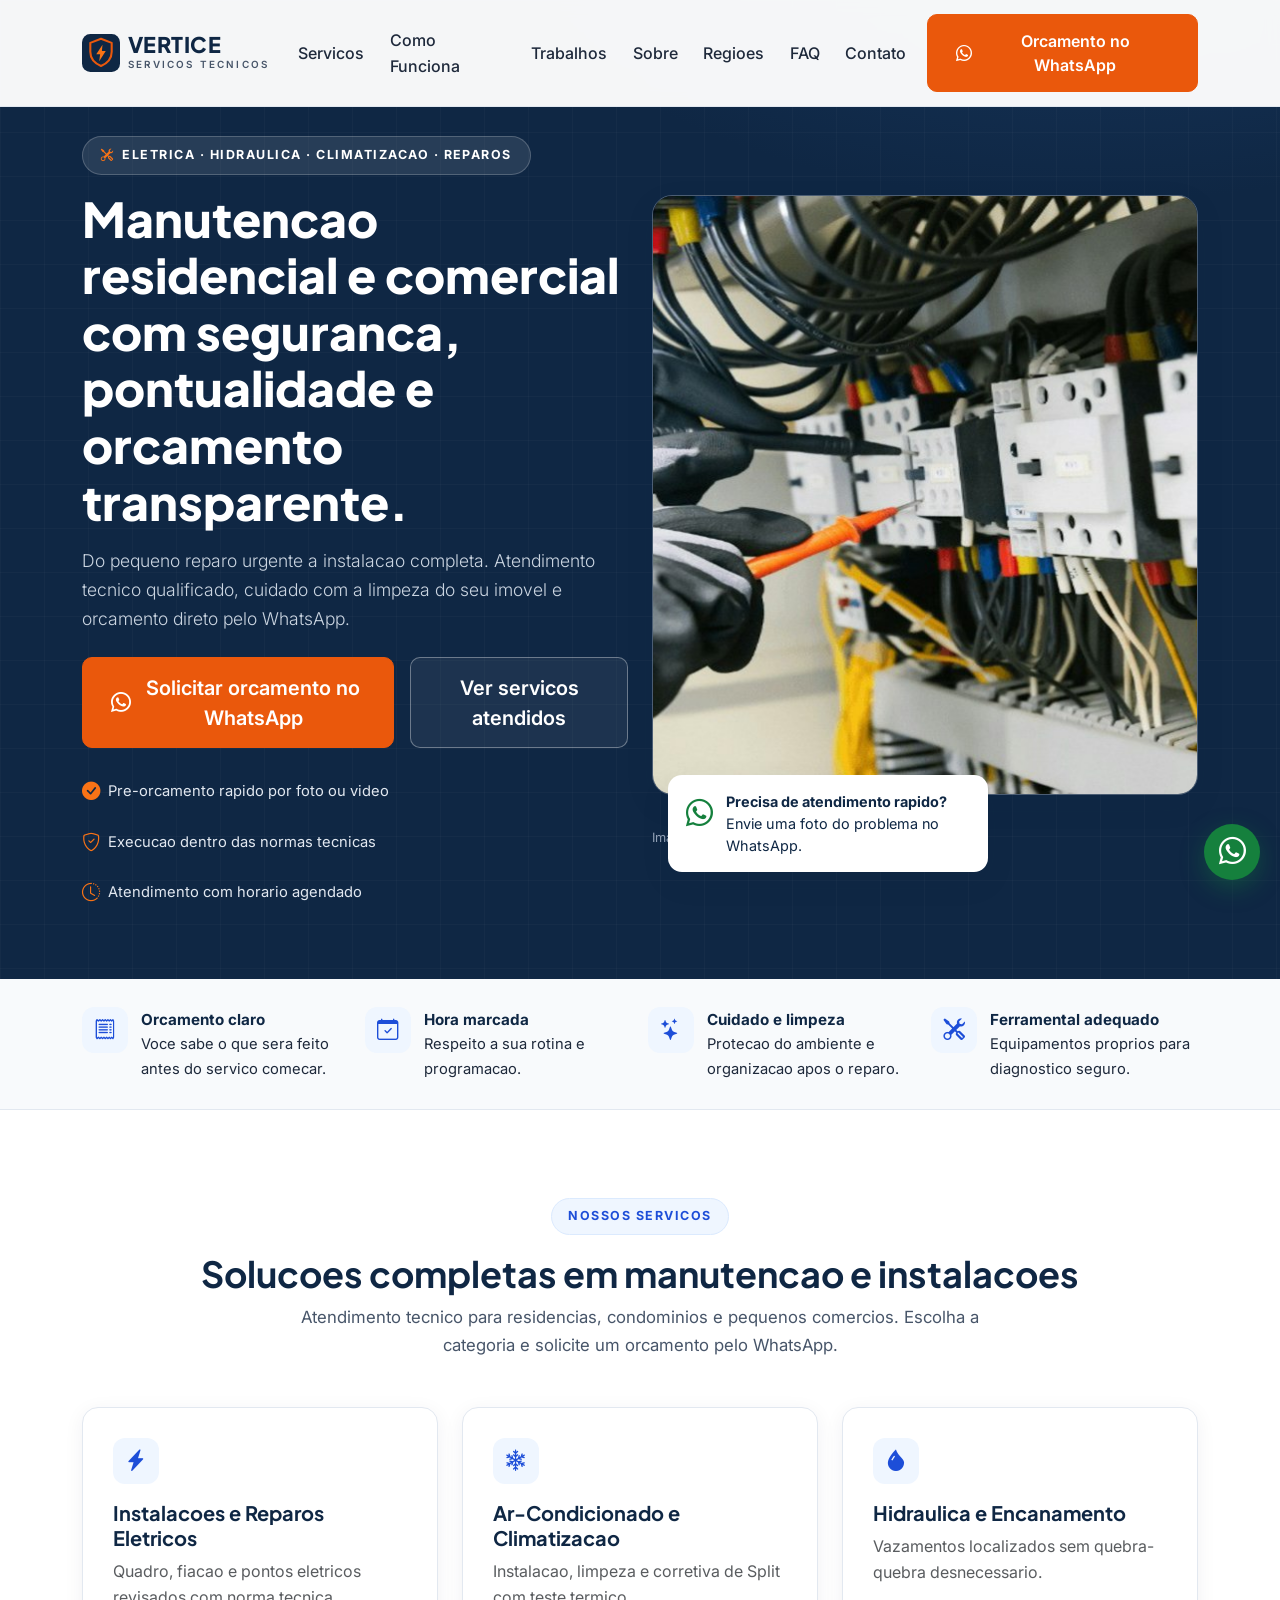
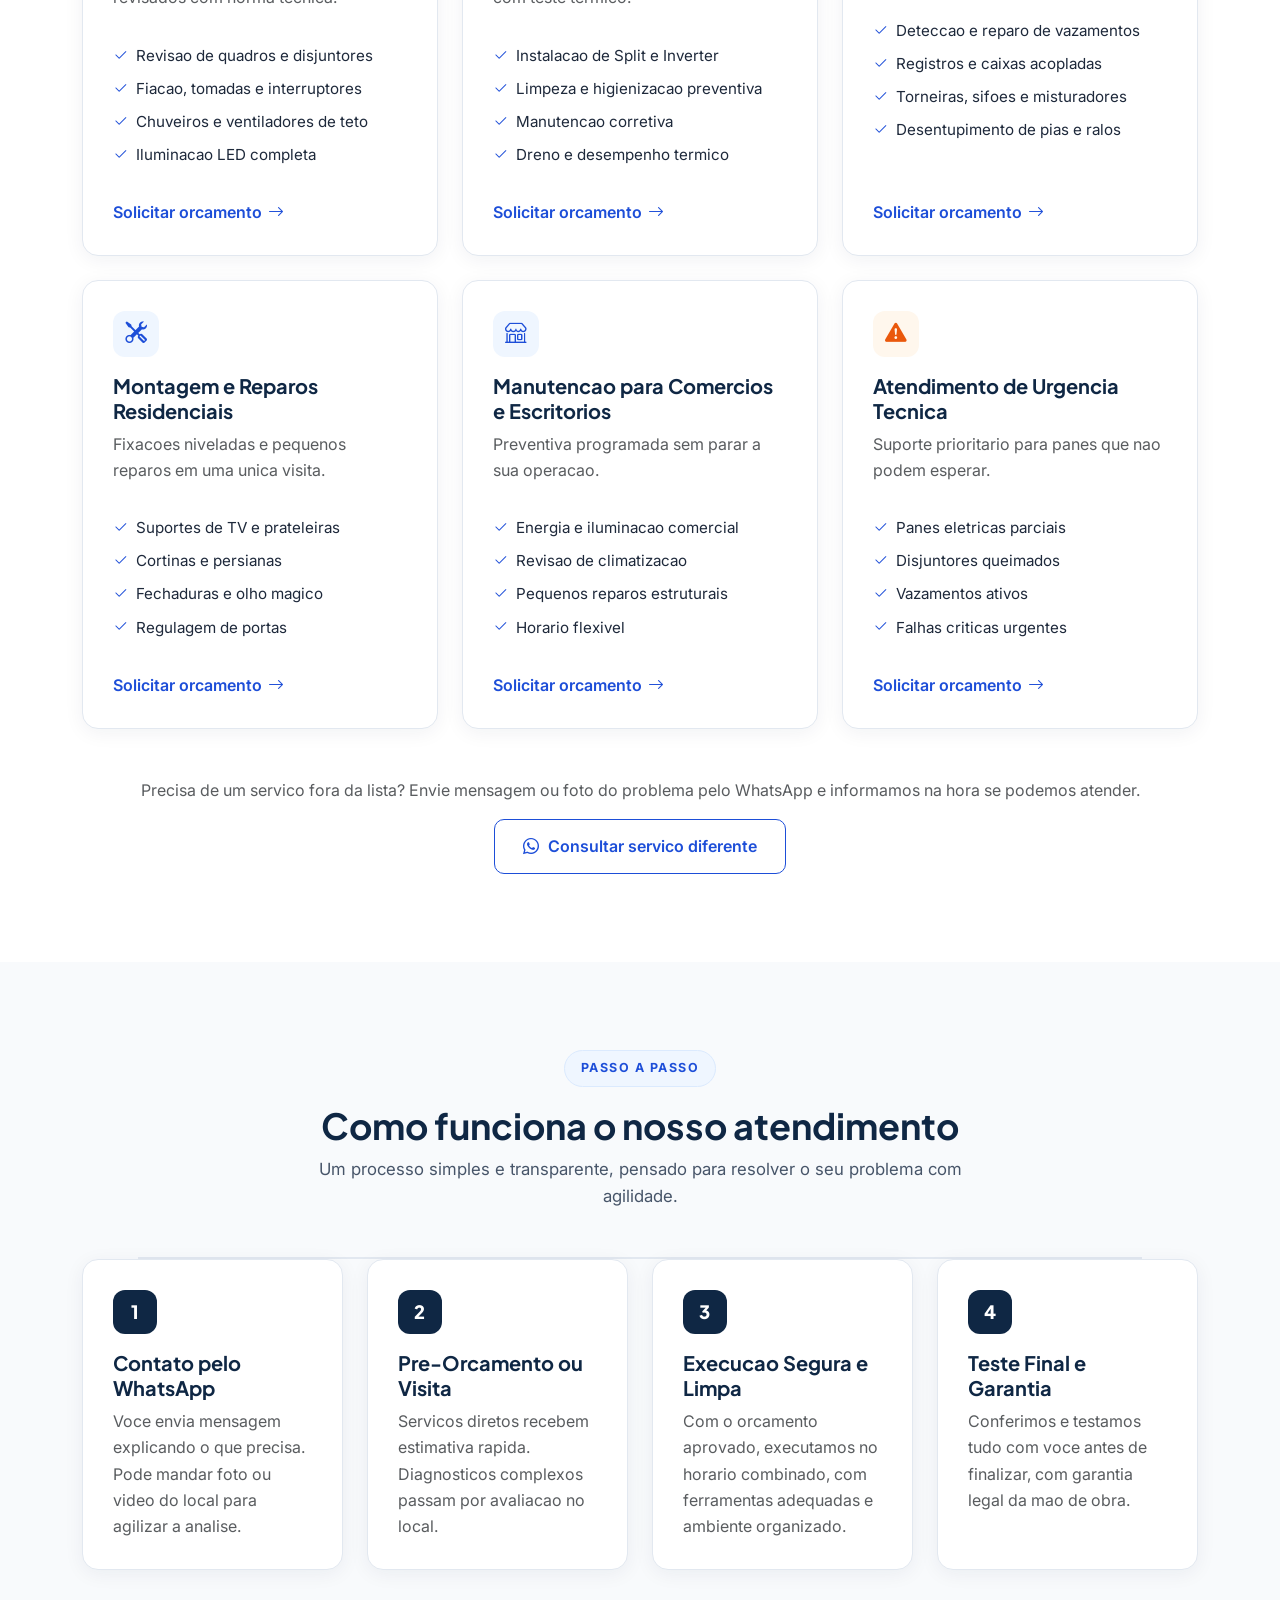
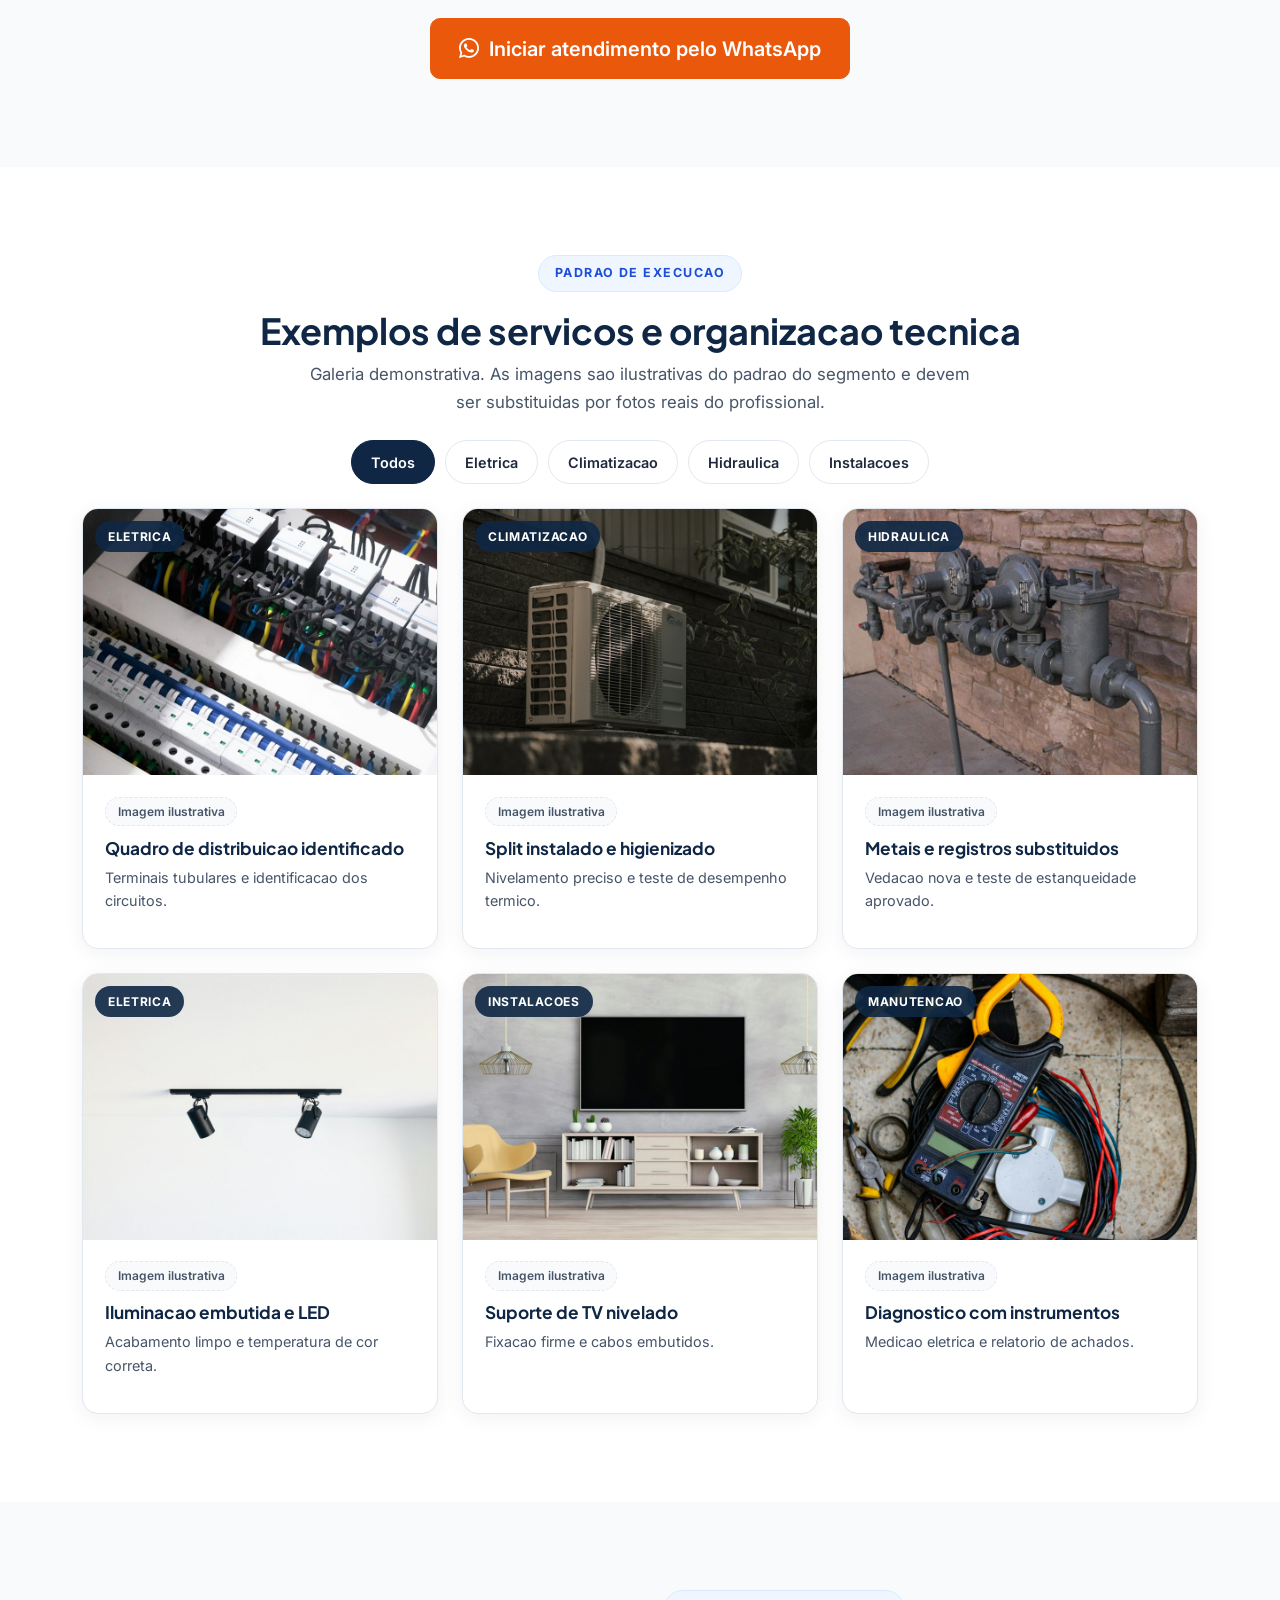
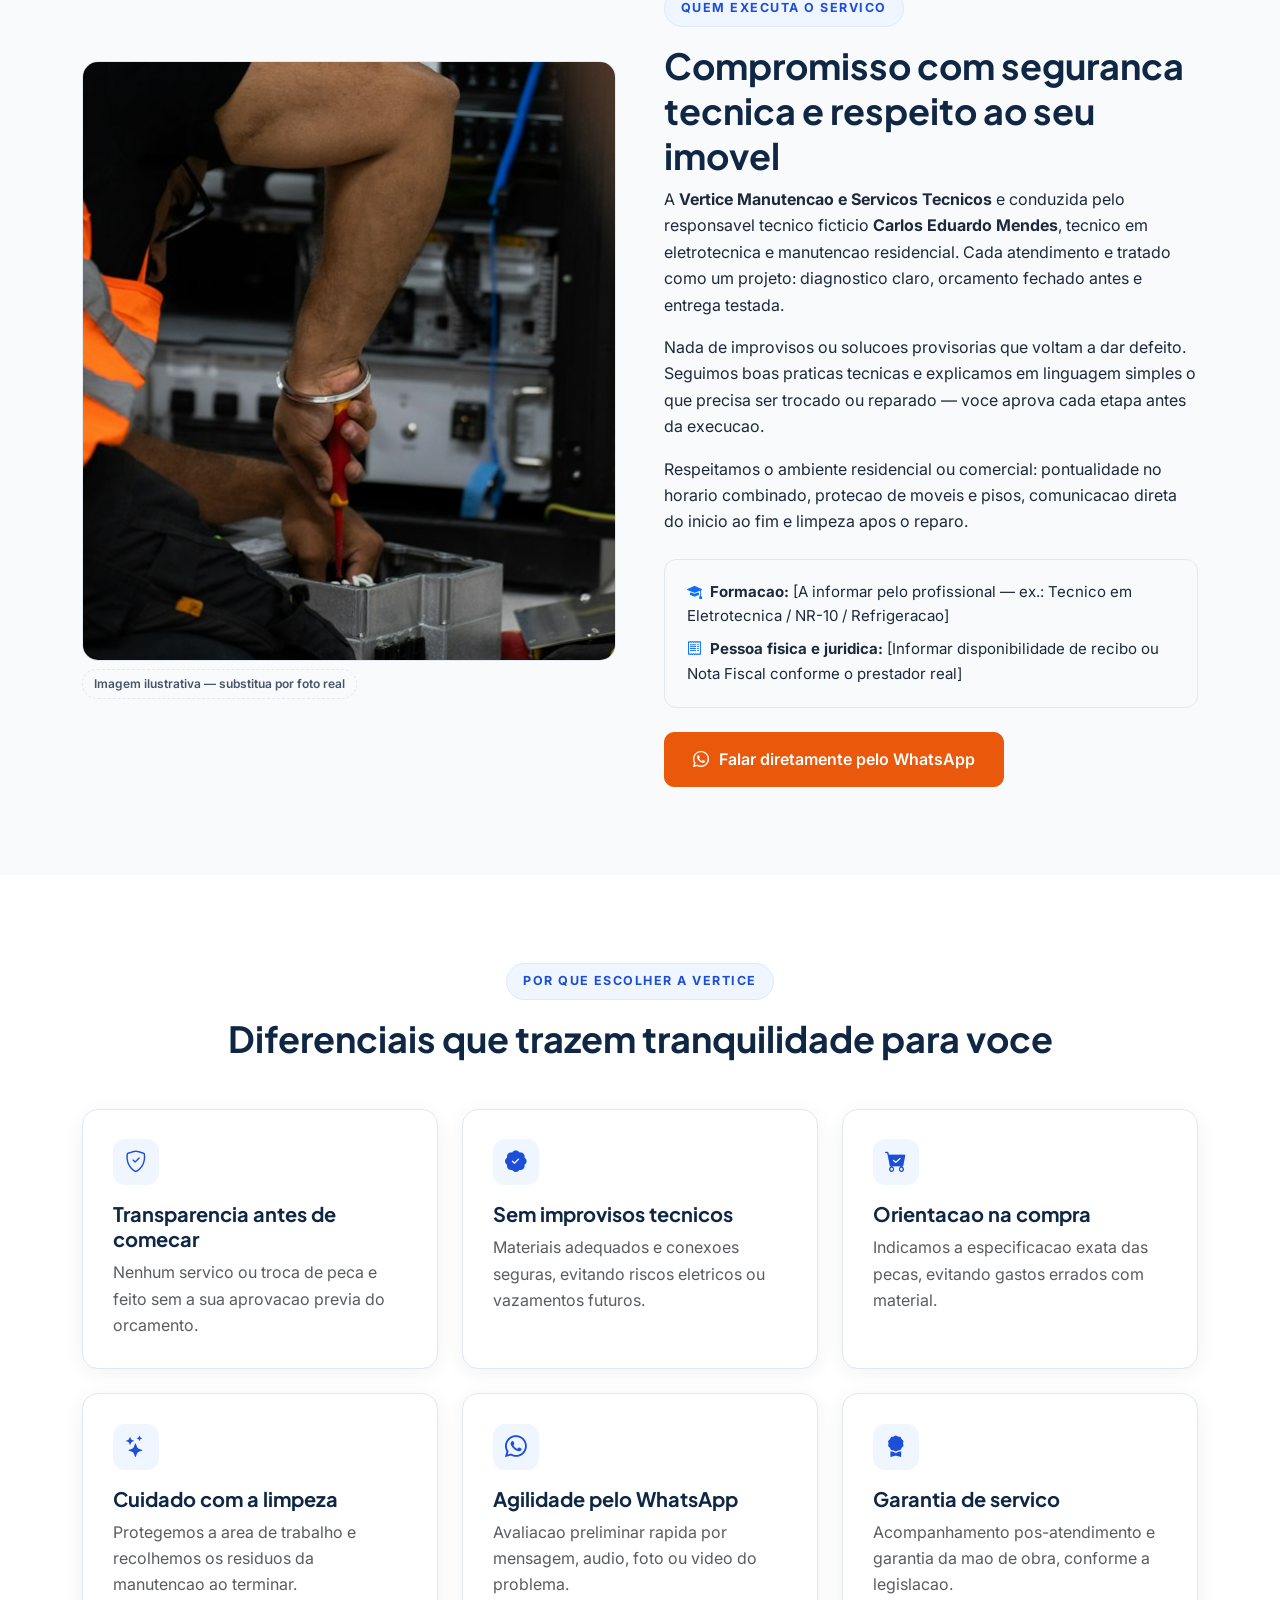
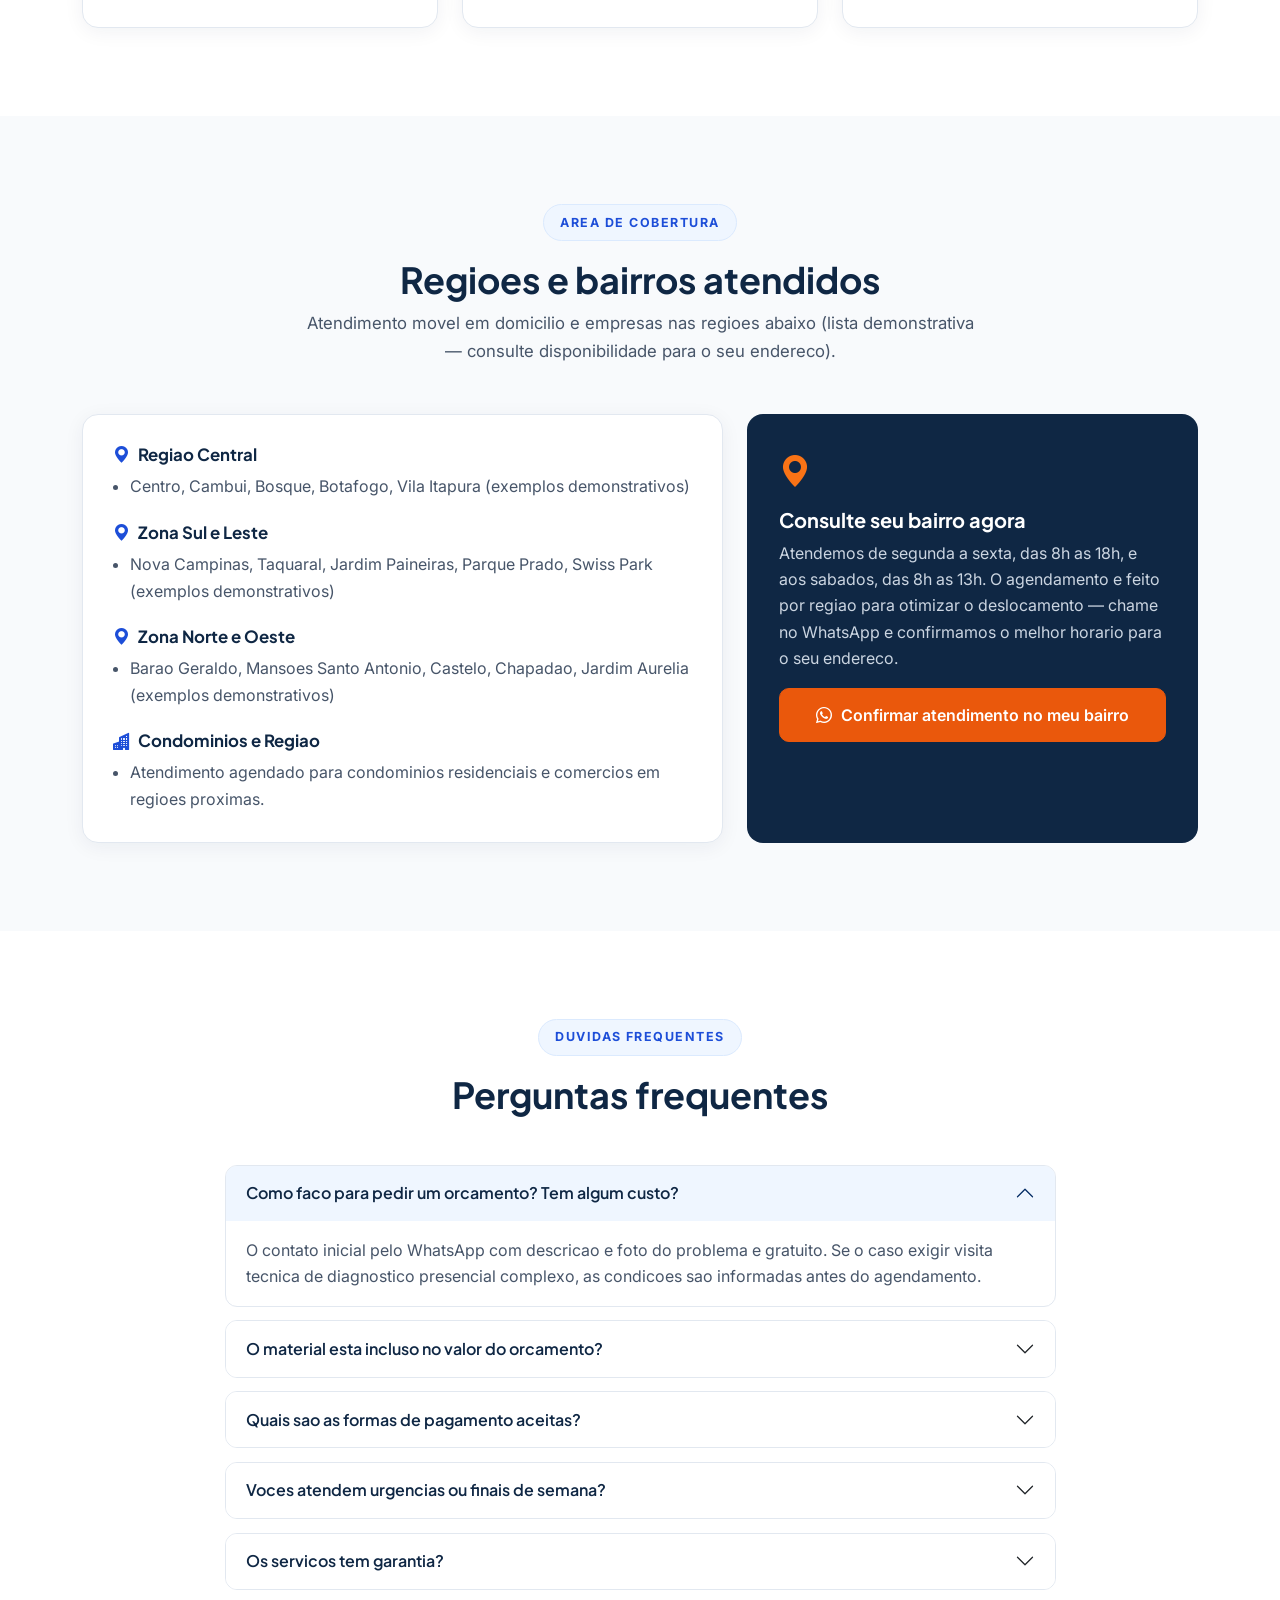
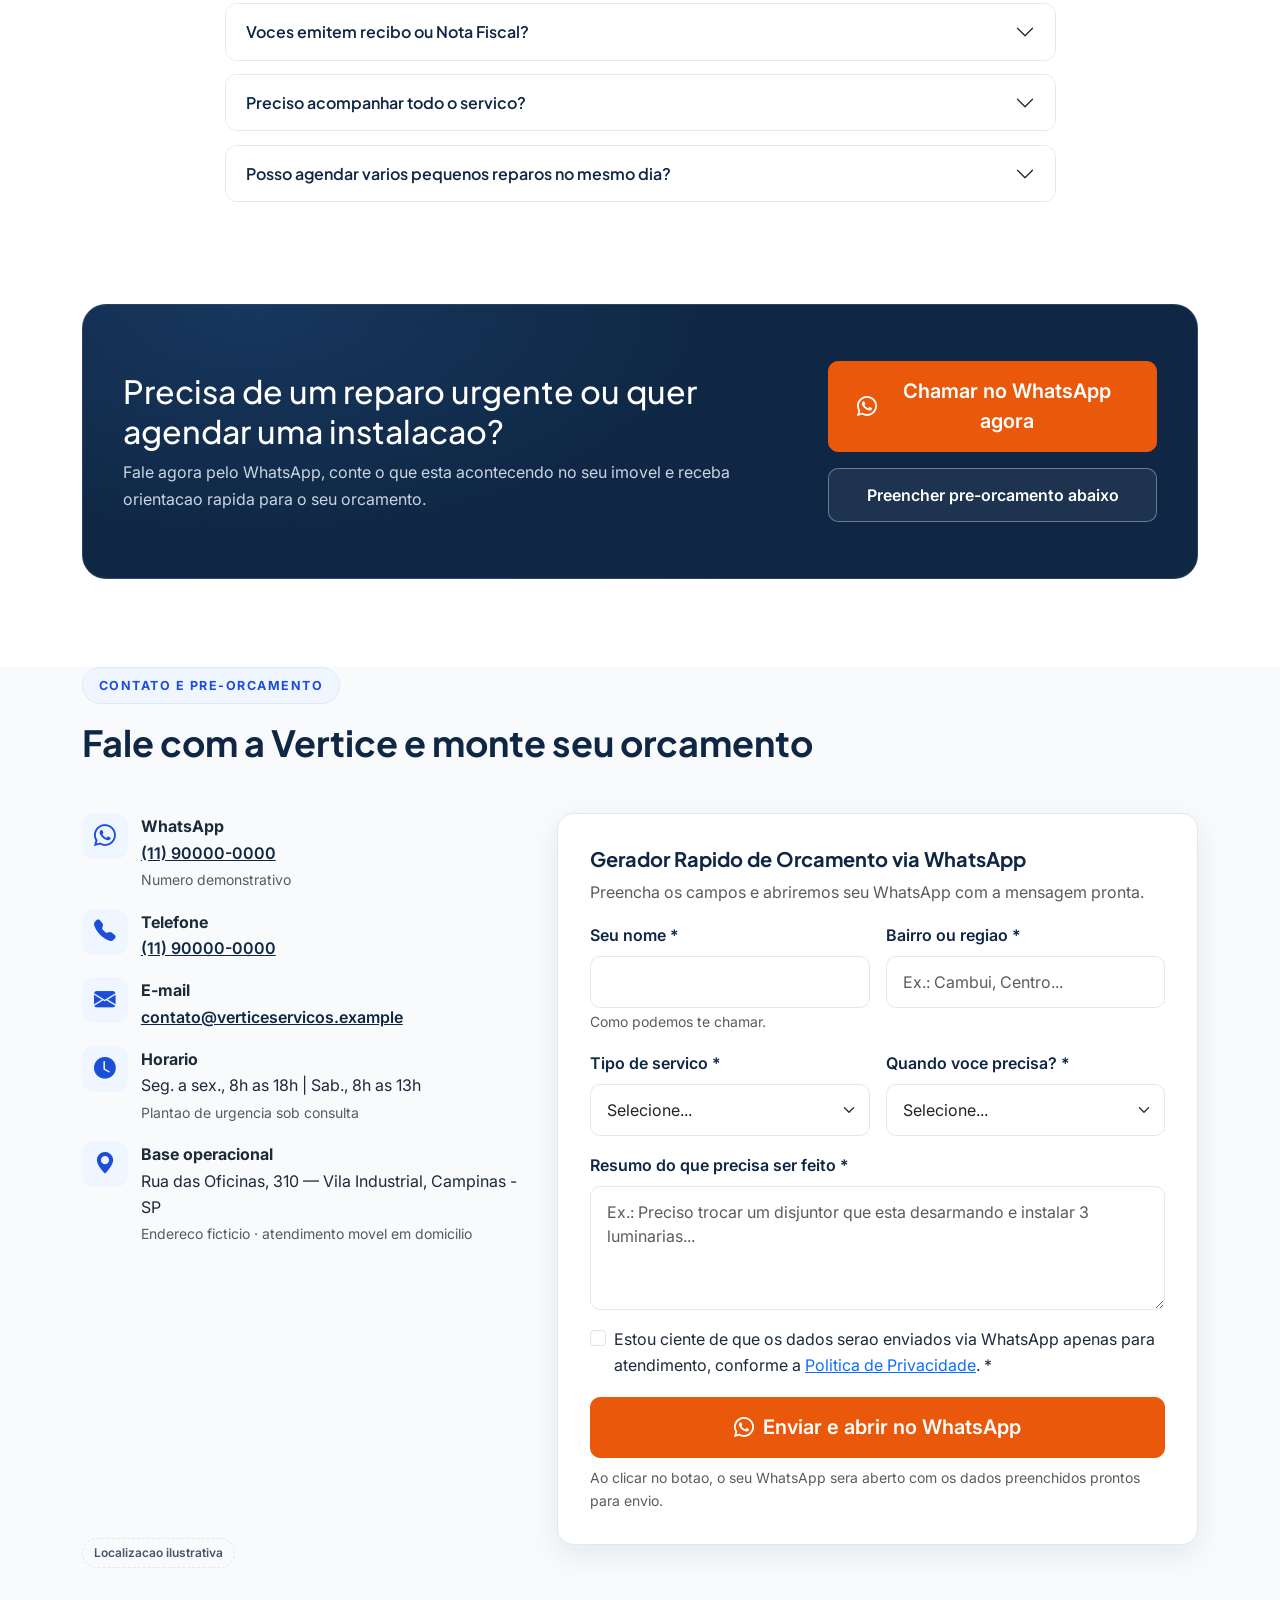
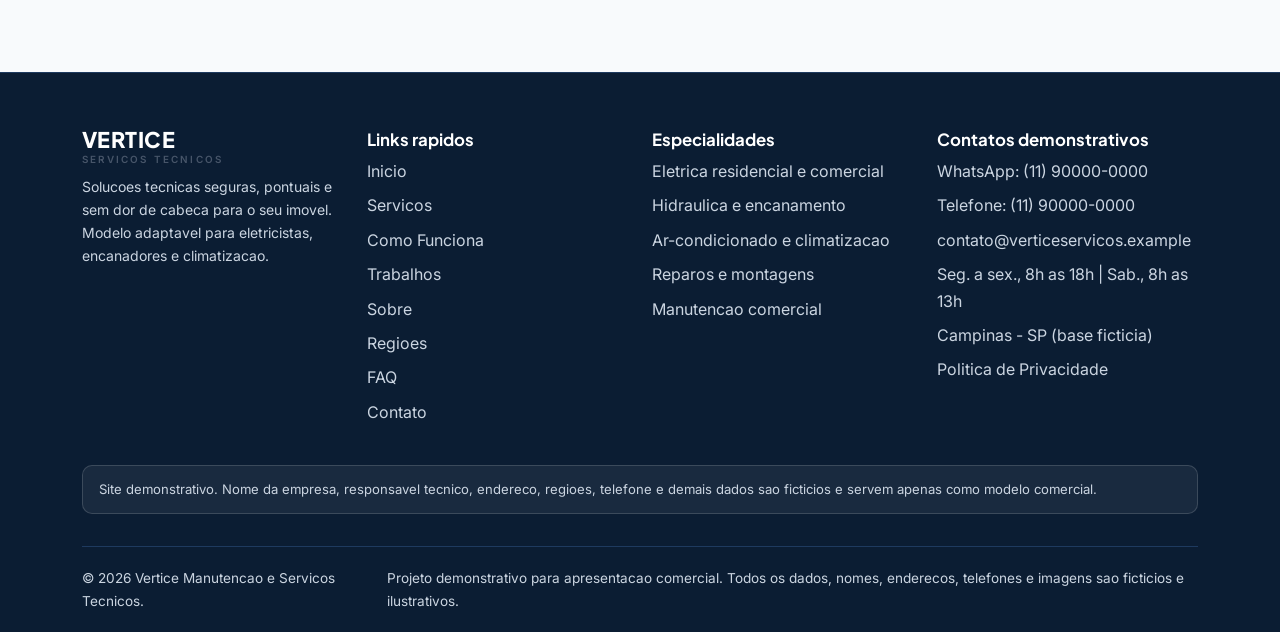
==== index.html @ 1ca348d1 "first commit" ====
<!DOCTYPE html>
<html lang="pt-BR">
<head>
  <meta charset="UTF-8">
  <meta name="viewport" content="width=device-width, initial-scale=1.0">
  <title>Vertice Servicos Tecnicos | Eletricista, Encanador e Climatizacao</title>
  <meta name="description" content="Manutencao eletrica, hidraulica, ar-condicionado e reparos residenciais e comerciais. Orcamento transparente e atendimento rapido pelo WhatsApp.">
  <meta name="theme-color" content="#0F2744">
  <meta property="og:title" content="Vertice Servicos Tecnicos | Eletrica, Hidraulica e Climatizacao">
  <meta property="og:description" content="Solucoes tecnicas seguras, pontuais e sem dor de cabeca para o seu imovel.">
  <meta property="og:type" content="website">
  <meta property="og:url" content="https://www.seudominio.com.br/">
  <meta property="og:image" content="https://www.seudominio.com.br/images/hero/hero-manutencao.svg">
  <meta property="og:locale" content="pt_BR">
  <meta name="twitter:card" content="summary_large_image">
  <link rel="icon" type="image/svg+xml" href="favicon/favicon.svg">
  <link rel="preconnect" href="https://fonts.googleapis.com">
  <link rel="preconnect" href="https://fonts.gstatic.com" crossorigin>
  <link href="https://fonts.googleapis.com/css2?family=Inter:wght@400;500;600;700&family=Plus+Jakarta+Sans:wght@600;700;800&display=swap" rel="stylesheet">
  <link href="https://cdn.jsdelivr.net/npm/bootstrap@5.3.3/dist/css/bootstrap.min.css" rel="stylesheet">
  <link href="https://cdn.jsdelivr.net/npm/bootstrap-icons@1.11.3/font/bootstrap-icons.min.css" rel="stylesheet">
  <link href="css/style.css" rel="stylesheet">
  <script type="application/ld+json">
  {"@context":"https://schema.org","@type":"HomeAndConstructionBusiness","name":"Vertice Manutencao e Servicos Tecnicos","areaServed":"Campinas, SP","telephone":"+55-11-90000-0000","email":"contato@verticeservicos.example"}
  </script>
</head>
<body>
  <a class="skip-link" href="#conteudo">Pular para o conteudo principal</a>
  <header id="siteHeader" class="site-header fixed-top">
    <nav class="navbar navbar-expand-lg" aria-label="Navegacao principal">
      <div class="container">
        <a class="navbar-brand d-flex align-items-center gap-2" href="#inicio" aria-label="Vertice Servicos Tecnicos — inicio">
          <svg width="38" height="38" viewBox="0 0 64 64" aria-hidden="true"><rect width="64" height="64" rx="14" fill="#0F2744"/><path d="M32 8 L50 15 V30 C50 41 42.5 49.5 32 54 C21.5 49.5 14 41 14 30 V15 Z" fill="none" stroke="#EA580C" stroke-width="3.5" stroke-linejoin="round"/><path d="M34.5 18 L24 34 H30.5 L29 46 L40 28.5 H33.5 Z" fill="#F97316"/></svg>
          <span><span class="brand-name d-block">VERTICE</span><span class="brand-sub d-block">SERVICOS TECNICOS</span></span>
        </a>
        <button class="navbar-toggler" type="button" data-bs-toggle="collapse" data-bs-target="#mainNav" aria-controls="mainNav" aria-expanded="false" aria-label="Abrir menu de navegacao"><span class="navbar-toggler-icon"></span></button>
        <div class="collapse navbar-collapse" id="mainNav">
          <ul class="navbar-nav ms-auto align-items-lg-center">
            <li class="nav-item"><a class="nav-link nav-link-custom" href="#servicos">Servicos</a></li>
            <li class="nav-item"><a class="nav-link nav-link-custom" href="#como-funciona">Como Funciona</a></li>
            <li class="nav-item"><a class="nav-link nav-link-custom" href="#trabalhos">Trabalhos</a></li>
            <li class="nav-item"><a class="nav-link nav-link-custom" href="#sobre">Sobre</a></li>
            <li class="nav-item"><a class="nav-link nav-link-custom" href="#regioes">Regioes</a></li>
            <li class="nav-item"><a class="nav-link nav-link-custom" href="#faq">FAQ</a></li>
            <li class="nav-item"><a class="nav-link nav-link-custom" href="#contato">Contato</a></li>
            <li class="nav-item ms-lg-2 mt-2 mt-lg-0"><a class="btn btn-cta-orange w-100" href="https://wa.me/5511900000000" data-whatsapp-msg="Olá! Vi o site da Vértice Serviços Técnicos e gostaria de solicitar um orçamento."><i class="bi bi-whatsapp" aria-hidden="true"></i> Orcamento no WhatsApp</a></li>
          </ul>
        </div>
      </div>
    </nav>
  </header>
  <main id="conteudo">
    <section id="inicio" class="hero" aria-labelledby="hero-title">
      <div class="container">
        <div class="row align-items-center g-4">
          <div class="col-lg-6">
            <span class="hero-badge mb-3"><i class="bi bi-tools" aria-hidden="true"></i> ELETRICA · HIDRAULICA · CLIMATIZACAO · REPAROS</span>
            <h1 id="hero-title">Manutencao residencial e comercial com seguranca, pontualidade e orcamento transparente.</h1>
            <p class="lead mt-3">Do pequeno reparo urgente a instalacao completa. Atendimento tecnico qualificado, cuidado com a limpeza do seu imovel e orcamento direto pelo WhatsApp.</p>
            <div class="d-flex flex-column flex-sm-row gap-3 mt-4">
              <a class="btn btn-cta-orange btn-lg" href="https://wa.me/5511900000000" data-whatsapp-msg="Olá! Vi o site da Vértice Serviços Técnicos e gostaria de solicitar um orçamento."><i class="bi bi-whatsapp" aria-hidden="true"></i> Solicitar orcamento no WhatsApp</a>
              <a class="btn btn-outline-light-custom btn-lg" href="#servicos">Ver servicos atendidos</a>
            </div>
            <div class="hero-trust">
              <span><i class="bi bi-check-circle-fill" aria-hidden="true"></i> Pre-orcamento rapido por foto ou video</span>
              <span><i class="bi bi-shield-check" aria-hidden="true"></i> Execucao dentro das normas tecnicas</span>
              <span><i class="bi bi-clock-history" aria-hidden="true"></i> Atendimento com horario agendado</span>
            </div>
          </div>
          <div class="col-lg-6">
            <div class="hero-media">
              <img class="main" src="images/hero/hero-manutencao.jpg" alt="Tecnico uniformizado verificando painel eletrico com ferramentas organizadas" width="800" height="600" fetchpriority="high">
              <div class="hero-float-card">
                <i class="bi bi-whatsapp" aria-hidden="true"></i>
                <p><strong>Precisa de atendimento rapido?</strong> Envie uma foto do problema no WhatsApp.</p>
              </div>
              <p class="hero-caption mb-0">Imagem ilustrativa.</p>
            </div>
          </div>
        </div>
      </div>
    </section>
    <div class="trust-bar" role="region" aria-label="Compromissos de atendimento">
      <div class="container">
        <div class="row g-3">
          <div class="col-md-6 col-lg-3 reveal"><div class="trust-item"><span class="icon-box"><i class="bi bi-receipt" aria-hidden="true"></i></span><p><strong>Orcamento claro</strong> Voce sabe o que sera feito antes do servico comecar.</p></div></div>
          <div class="col-md-6 col-lg-3 reveal"><div class="trust-item"><span class="icon-box"><i class="bi bi-calendar-check" aria-hidden="true"></i></span><p><strong>Hora marcada</strong> Respeito a sua rotina e programacao.</p></div></div>
          <div class="col-md-6 col-lg-3 reveal"><div class="trust-item"><span class="icon-box"><i class="bi bi-stars" aria-hidden="true"></i></span><p><strong>Cuidado e limpeza</strong> Protecao do ambiente e organizacao apos o reparo.</p></div></div>
          <div class="col-md-6 col-lg-3 reveal"><div class="trust-item"><span class="icon-box"><i class="bi bi-tools" aria-hidden="true"></i></span><p><strong>Ferramental adequado</strong> Equipamentos proprios para diagnostico seguro.</p></div></div>
        </div>
      </div>
    </div>
    <section id="servicos" class="section-padding" aria-labelledby="servicos-title">
      <div class="container">
        <div class="section-header center text-center mb-5 reveal">
          <span class="eyebrow-badge">Nossos servicos</span>
          <h2 class="section-title" id="servicos-title">Solucoes completas em manutencao e instalacoes</h2>
          <p class="section-subtitle mx-auto">Atendimento tecnico para residencias, condominios e pequenos comercios. Escolha a categoria e solicite um orcamento pelo WhatsApp.</p>
        </div>
        <!-- [ADAPTACAO]: remova ou duplique cards se o cliente for so eletricista/encanador -->
        <div class="row g-4">
          <div class="col-md-6 col-lg-4 reveal"><article class="service-card h-100">
            <span class="icon-box mb-3"><i class="bi bi-lightning-charge-fill" aria-hidden="true"></i></span>
            <h3>Instalacoes e Reparos Eletricos</h3>
            <p class="text-muted">Quadro, fiacao e pontos eletricos revisados com norma tecnica.</p>
            <ul class="check-list"><li><i class="bi bi-check2" aria-hidden="true"></i> Revisao de quadros e disjuntores</li><li><i class="bi bi-check2" aria-hidden="true"></i> Fiacao, tomadas e interruptores</li><li><i class="bi bi-check2" aria-hidden="true"></i> Chuveiros e ventiladores de teto</li><li><i class="bi bi-check2" aria-hidden="true"></i> Iluminacao LED completa</li></ul>
            <a class="card-link mt-auto" href="https://wa.me/5511900000000" data-whatsapp-msg="Olá! Gostaria de solicitar um orçamento para serviço de Elétrica.">Solicitar orcamento <i class="bi bi-arrow-right" aria-hidden="true"></i></a>
          </article></div>
          <div class="col-md-6 col-lg-4 reveal"><article class="service-card h-100">
            <span class="icon-box mb-3"><i class="bi bi-snow2" aria-hidden="true"></i></span>
            <h3>Ar-Condicionado e Climatizacao</h3>
            <p class="text-muted">Instalacao, limpeza e corretiva de Split com teste termico.</p>
            <ul class="check-list"><li><i class="bi bi-check2" aria-hidden="true"></i> Instalacao de Split e Inverter</li><li><i class="bi bi-check2" aria-hidden="true"></i> Limpeza e higienizacao preventiva</li><li><i class="bi bi-check2" aria-hidden="true"></i> Manutencao corretiva</li><li><i class="bi bi-check2" aria-hidden="true"></i> Dreno e desempenho termico</li></ul>
            <a class="card-link mt-auto" href="https://wa.me/5511900000000" data-whatsapp-msg="Olá! Gostaria de solicitar um orçamento para serviço de Ar-Condicionado / Climatização.">Solicitar orcamento <i class="bi bi-arrow-right" aria-hidden="true"></i></a>
          </article></div>
          <div class="col-md-6 col-lg-4 reveal"><article class="service-card h-100">
            <span class="icon-box mb-3"><i class="bi bi-droplet-fill" aria-hidden="true"></i></span>
            <h3>Hidraulica e Encanamento</h3>
            <p class="text-muted">Vazamentos localizados sem quebra-quebra desnecessario.</p>
            <ul class="check-list"><li><i class="bi bi-check2" aria-hidden="true"></i> Deteccao e reparo de vazamentos</li><li><i class="bi bi-check2" aria-hidden="true"></i> Registros e caixas acopladas</li><li><i class="bi bi-check2" aria-hidden="true"></i> Torneiras, sifoes e misturadores</li><li><i class="bi bi-check2" aria-hidden="true"></i> Desentupimento de pias e ralos</li></ul>
            <a class="card-link mt-auto" href="https://wa.me/5511900000000" data-whatsapp-msg="Olá! Gostaria de solicitar um orçamento para serviço de Hidráulica / Encanamento.">Solicitar orcamento <i class="bi bi-arrow-right" aria-hidden="true"></i></a>
          </article></div>
          <div class="col-md-6 col-lg-4 reveal"><article class="service-card h-100">
            <span class="icon-box mb-3"><i class="bi bi-tools" aria-hidden="true"></i></span>
            <h3>Montagem e Reparos Residenciais</h3>
            <p class="text-muted">Fixacoes niveladas e pequenos reparos em uma unica visita.</p>
            <ul class="check-list"><li><i class="bi bi-check2" aria-hidden="true"></i> Suportes de TV e prateleiras</li><li><i class="bi bi-check2" aria-hidden="true"></i> Cortinas e persianas</li><li><i class="bi bi-check2" aria-hidden="true"></i> Fechaduras e olho magico</li><li><i class="bi bi-check2" aria-hidden="true"></i> Regulagem de portas</li></ul>
            <a class="card-link mt-auto" href="https://wa.me/5511900000000" data-whatsapp-msg="Olá! Gostaria de solicitar um orçamento para Instalações e Reparos Residenciais.">Solicitar orcamento <i class="bi bi-arrow-right" aria-hidden="true"></i></a>
          </article></div>
          <div class="col-md-6 col-lg-4 reveal"><article class="service-card h-100">
            <span class="icon-box mb-3"><i class="bi bi-shop" aria-hidden="true"></i></span>
            <h3>Manutencao para Comercios e Escritorios</h3>
            <p class="text-muted">Preventiva programada sem parar a sua operacao.</p>
            <ul class="check-list"><li><i class="bi bi-check2" aria-hidden="true"></i> Energia e iluminacao comercial</li><li><i class="bi bi-check2" aria-hidden="true"></i> Revisao de climatizacao</li><li><i class="bi bi-check2" aria-hidden="true"></i> Pequenos reparos estruturais</li><li><i class="bi bi-check2" aria-hidden="true"></i> Horario flexivel</li></ul>
            <a class="card-link mt-auto" href="https://wa.me/5511900000000" data-whatsapp-msg="Olá! Gostaria de solicitar um orçamento de manutenção para comércio/escritório.">Solicitar orcamento <i class="bi bi-arrow-right" aria-hidden="true"></i></a>
          </article></div>
          <div class="col-md-6 col-lg-4 reveal"><article class="service-card h-100">
            <span class="icon-box accent mb-3"><i class="bi bi-exclamation-triangle-fill" aria-hidden="true"></i></span>
            <h3>Atendimento de Urgencia Tecnica</h3>
            <p class="text-muted">Suporte prioritario para panes que nao podem esperar.</p>
            <ul class="check-list"><li><i class="bi bi-check2" aria-hidden="true"></i> Panes eletricas parciais</li><li><i class="bi bi-check2" aria-hidden="true"></i> Disjuntores queimados</li><li><i class="bi bi-check2" aria-hidden="true"></i> Vazamentos ativos</li><li><i class="bi bi-check2" aria-hidden="true"></i> Falhas criticas urgentes</li></ul>
            <a class="card-link mt-auto" href="https://wa.me/5511900000000" data-whatsapp-msg="Olá! Preciso de atendimento técnico de urgência. Podem me ajudar?">Solicitar orcamento <i class="bi bi-arrow-right" aria-hidden="true"></i></a>
          </article></div>
        </div>
        <div class="text-center mt-5 reveal">
          <p class="text-muted">Precisa de um servico fora da lista? Envie mensagem ou foto do problema pelo WhatsApp e informamos na hora se podemos atender.</p>
          <a class="btn btn-outline-navy" href="https://wa.me/5511900000000" data-whatsapp-msg="Olá! Vi o site da Vértice Serviços Técnicos e gostaria de solicitar um orçamento."><i class="bi bi-whatsapp" aria-hidden="true"></i> Consultar servico diferente</a>
        </div>
      </div>
    </section>
    <section id="como-funciona" class="section-padding section-surface" aria-labelledby="como-title">
      <div class="container">
        <div class="section-header center text-center mb-5 reveal">
          <span class="eyebrow-badge">Passo a passo</span>
          <h2 class="section-title" id="como-title">Como funciona o nosso atendimento</h2>
          <p class="section-subtitle mx-auto">Um processo simples e transparente, pensado para resolver o seu problema com agilidade.</p>
        </div>
        <div class="row g-4 steps-line steps-timeline">
          <div class="col-lg-3 reveal"><div class="step-card"><span class="step-number">1</span><h3>Contato pelo WhatsApp</h3><p class="text-muted mb-0">Voce envia mensagem explicando o que precisa. Pode mandar foto ou video do local para agilizar a analise.</p></div></div>
          <div class="col-lg-3 reveal"><div class="step-card"><span class="step-number">2</span><h3>Pre-Orcamento ou Visita</h3><p class="text-muted mb-0">Servicos diretos recebem estimativa rapida. Diagnosticos complexos passam por avaliacao no local.</p></div></div>
          <div class="col-lg-3 reveal"><div class="step-card"><span class="step-number">3</span><h3>Execucao Segura e Limpa</h3><p class="text-muted mb-0">Com o orcamento aprovado, executamos no horario combinado, com ferramentas adequadas e ambiente organizado.</p></div></div>
          <div class="col-lg-3 reveal"><div class="step-card"><span class="step-number">4</span><h3>Teste Final e Garantia</h3><p class="text-muted mb-0">Conferimos e testamos tudo com voce antes de finalizar, com garantia legal da mao de obra.</p></div></div>
        </div>
        <div class="text-center mt-5 reveal">
          <a class="btn btn-cta-orange btn-lg" href="https://wa.me/5511900000000" data-whatsapp-msg="Olá! Vi o site da Vértice Serviços Técnicos e gostaria de solicitar um orçamento."><i class="bi bi-whatsapp" aria-hidden="true"></i> Iniciar atendimento pelo WhatsApp</a>
        </div>
      </div>
    </section>
    <section id="trabalhos" class="section-padding" aria-labelledby="trab-title">
      <div class="container">
        <div class="section-header center text-center mb-4 reveal">
          <span class="eyebrow-badge">Padrao de execucao</span>
          <h2 class="section-title" id="trab-title">Exemplos de servicos e organizacao tecnica</h2>
          <p class="section-subtitle mx-auto">Galeria demonstrativa. As imagens sao ilustrativas do padrao do segmento e devem ser substituidas por fotos reais do profissional.</p>
        </div>
        <div class="filter-pills justify-content-center mb-4 reveal" role="group" aria-label="Filtrar trabalhos por categoria">
          <button type="button" class="btn" data-filter="all" aria-pressed="true">Todos</button>
          <button type="button" class="btn" data-filter="eletrica" aria-pressed="false">Eletrica</button>
          <button type="button" class="btn" data-filter="climatizacao" aria-pressed="false">Climatizacao</button>
          <button type="button" class="btn" data-filter="hidraulica" aria-pressed="false">Hidraulica</button>
          <button type="button" class="btn" data-filter="instalacoes" aria-pressed="false">Instalacoes</button>
        </div>
        <div class="row g-4" id="galleryGrid">
          <div class="col-md-6 col-lg-4 reveal"><article class="gallery-card" tabindex="0" role="button" aria-label="Ampliar: quadro de distribuicao" data-category="eletrica" data-label="Eletrica" data-title="Quadro de distribuicao identificado" data-desc="Montagem e identificacao de quadro residencial." data-detail="Inclui: terminais tubulares, identificacao dos circuitos, torque de barramentos e teste de disjuntores."><div class="img-wrap"><img src="images/gallery/trabalho-eletrica-quadro.jpg" alt="Quadro de distribuicao com disjuntores alinhados e circuitos identificados" width="800" height="600" loading="lazy" decoding="async"><span class="cat-badge">Eletrica</span></div><div class="g-body"><span class="demo-badge">Imagem ilustrativa</span><h3>Quadro de distribuicao identificado</h3><p>Terminais tubulares e identificacao dos circuitos.</p></div></article></div>
          <div class="col-md-6 col-lg-4 reveal"><article class="gallery-card" tabindex="0" role="button" aria-label="Ampliar: ar-condicionado split" data-category="climatizacao" data-label="Climatizacao" data-title="Split instalado e higienizado" data-desc="Instalacao nivelada e higienizacao de Split." data-detail="Inclui: suporte nivelado, vedacao da passagem, higienizacao de filtros e teste termico."><div class="img-wrap"><img src="images/gallery/trabalho-ar-split.jpg" alt="Aparelho de ar-condicionado Split instalado em sala residencial" width="800" height="600" loading="lazy" decoding="async"><span class="cat-badge">Climatizacao</span></div><div class="g-body"><span class="demo-badge">Imagem ilustrativa</span><h3>Split instalado e higienizado</h3><p>Nivelamento preciso e teste de desempenho termico.</p></div></article></div>
          <div class="col-md-6 col-lg-4 reveal"><article class="gallery-card" tabindex="0" role="button" aria-label="Ampliar: metais sanitarios" data-category="hidraulica" data-label="Hidraulica" data-title="Metais e registros substituidos" data-desc="Troca de metais, sifao e registros de parede." data-detail="Inclui: vedantes novos, teste de estanqueidade e regulagem de vazao."><div class="img-wrap"><img src="images/gallery/trabalho-hidraulica-metais.jpg" alt="Torneira e conexoes hidraulicas instaladas sem vazamento" width="800" height="600" loading="lazy" decoding="async"><span class="cat-badge">Hidraulica</span></div><div class="g-body"><span class="demo-badge">Imagem ilustrativa</span><h3>Metais e registros substituidos</h3><p>Vedacao nova e teste de estanqueidade aprovado.</p></div></article></div>
          <div class="col-md-6 col-lg-4 reveal"><article class="gallery-card" tabindex="0" role="button" aria-label="Ampliar: iluminacao LED" data-category="eletrica" data-label="Eletrica" data-title="Iluminacao embutida e LED" data-desc="Spots, pendentes e fitas de LED." data-detail="Inclui: recorte preciso, drivers dimensionados e circuitos por ambiente."><div class="img-wrap"><img src="images/gallery/trabalho-iluminacao-led.jpg" alt="Spots embutidos e perfis de LED instalados em ambiente interno" width="800" height="600" loading="lazy" decoding="async"><span class="cat-badge">Eletrica</span></div><div class="g-body"><span class="demo-badge">Imagem ilustrativa</span><h3>Iluminacao embutida e LED</h3><p>Acabamento limpo e temperatura de cor correta.</p></div></article></div>
          <div class="col-md-6 col-lg-4 reveal"><article class="gallery-card" tabindex="0" role="button" aria-label="Ampliar: suporte de TV" data-category="instalacoes" data-label="Instalacoes" data-title="Suporte de TV nivelado" data-desc="Fixacao tecnica com passagem de cabos." data-detail="Inclui: nivelamento a laser, buchas conforme a parede e organizacao de cabos."><div class="img-wrap"><img src="images/gallery/trabalho-instalacao-suporte.jpg" alt="Suporte articulado de TV fixado com cabos organizados" width="800" height="600" loading="lazy" decoding="async"><span class="cat-badge">Instalacoes</span></div><div class="g-body"><span class="demo-badge">Imagem ilustrativa</span><h3>Suporte de TV nivelado</h3><p>Fixacao firme e cabos embutidos.</p></div></article></div>
          <div class="col-md-6 col-lg-4 reveal"><article class="gallery-card" tabindex="0" role="button" aria-label="Ampliar: diagnostico preventivo" data-category="instalacoes" data-label="Manutencao" data-title="Diagnostico com instrumentos" data-desc="Inspecao preventiva com alicate amperimetro." data-detail="Inclui: medicao de corrente, verificacao de aquecimento e checklist preventivo."><div class="img-wrap"><img src="images/gallery/trabalho-manutencao-preventiva.jpg" alt="Inspecao tecnica preventiva com alicate amperimetro" width="800" height="600" loading="lazy" decoding="async"><span class="cat-badge">Manutencao</span></div><div class="g-body"><span class="demo-badge">Imagem ilustrativa</span><h3>Diagnostico com instrumentos</h3><p>Medicao eletrica e relatorio de achados.</p></div></article></div>
        </div>
      </div>
    </section>
    <section id="sobre" class="section-padding section-surface" aria-labelledby="sobre-title">
      <div class="container">
        <div class="row align-items-center g-5">
          <div class="col-lg-6 reveal">
            <img class="about-img" src="images/about/profissional-sobre.jpg" alt="Profissional em atendimento residencial com multimetro e maleta de ferramentas" width="800" height="600" loading="lazy" decoding="async">
            <p class="mt-2"><span class="demo-badge">Imagem ilustrativa — substitua por foto real</span></p>
          </div>
          <div class="col-lg-6 reveal">
            <span class="eyebrow-badge">Quem executa o servico</span>
            <h2 class="section-title" id="sobre-title">Compromisso com seguranca tecnica e respeito ao seu imovel</h2>
            <!-- [ADAPTACAO]: troque pelo nome do profissional real ou por "nossa equipe" -->
            <p>A <strong>Vertice Manutencao e Servicos Tecnicos</strong> e conduzida pelo responsavel tecnico ficticio <strong>Carlos Eduardo Mendes</strong>, tecnico em eletrotecnica e manutencao residencial. Cada atendimento e tratado como um projeto: diagnostico claro, orcamento fechado antes e entrega testada.</p>
            <p>Nada de improvisos ou solucoes provisorias que voltam a dar defeito. Seguimos boas praticas tecnicas e explicamos em linguagem simples o que precisa ser trocado ou reparado — voce aprova cada etapa antes da execucao.</p>
            <p>Respeitamos o ambiente residencial ou comercial: pontualidade no horario combinado, protecao de moveis e pisos, comunicacao direta do inicio ao fim e limpeza apos o reparo.</p>
            <div class="qual-box mt-4">
              <p class="mb-2"><i class="bi bi-mortarboard-fill text-primary me-2" aria-hidden="true"></i><strong>Formacao:</strong> [A informar pelo profissional — ex.: Tecnico em Eletrotecnica / NR-10 / Refrigeracao]</p>
              <p class="mb-0"><i class="bi bi-receipt text-primary me-2" aria-hidden="true"></i><strong>Pessoa fisica e juridica:</strong> [Informar disponibilidade de recibo ou Nota Fiscal conforme o prestador real]</p>
            </div>
            <a class="btn btn-cta-orange mt-4" href="https://wa.me/5511900000000" data-whatsapp-msg="Olá! Gostaria de conversar sobre um serviço de manutenção."><i class="bi bi-whatsapp" aria-hidden="true"></i> Falar diretamente pelo WhatsApp</a>
          </div>
        </div>
      </div>
    </section>
    <section id="diferenciais" class="section-padding" aria-labelledby="dif-title">
      <div class="container">
        <div class="section-header center text-center mb-5 reveal">
          <span class="eyebrow-badge">Por que escolher a Vertice</span>
          <h2 class="section-title" id="dif-title">Diferenciais que trazem tranquilidade para voce</h2>
        </div>
        <div class="row g-4">
          <div class="col-md-6 col-lg-4 reveal"><div class="feature-card"><span class="icon-box mb-3"><i class="bi bi-shield-check" aria-hidden="true"></i></span><h3>Transparencia antes de comecar</h3><p class="text-muted mb-0">Nenhum servico ou troca de peca e feito sem a sua aprovacao previa do orcamento.</p></div></div>
          <div class="col-md-6 col-lg-4 reveal"><div class="feature-card"><span class="icon-box mb-3"><i class="bi bi-patch-check-fill" aria-hidden="true"></i></span><h3>Sem improvisos tecnicos</h3><p class="text-muted mb-0">Materiais adequados e conexoes seguras, evitando riscos eletricos ou vazamentos futuros.</p></div></div>
          <div class="col-md-6 col-lg-4 reveal"><div class="feature-card"><span class="icon-box mb-3"><i class="bi bi-cart-check-fill" aria-hidden="true"></i></span><h3>Orientacao na compra</h3><p class="text-muted mb-0">Indicamos a especificacao exata das pecas, evitando gastos errados com material.</p></div></div>
          <div class="col-md-6 col-lg-4 reveal"><div class="feature-card"><span class="icon-box mb-3"><i class="bi bi-stars" aria-hidden="true"></i></span><h3>Cuidado com a limpeza</h3><p class="text-muted mb-0">Protegemos a area de trabalho e recolhemos os residuos da manutencao ao terminar.</p></div></div>
          <div class="col-md-6 col-lg-4 reveal"><div class="feature-card"><span class="icon-box mb-3"><i class="bi bi-whatsapp" aria-hidden="true"></i></span><h3>Agilidade pelo WhatsApp</h3><p class="text-muted mb-0">Avaliacao preliminar rapida por mensagem, audio, foto ou video do problema.</p></div></div>
          <div class="col-md-6 col-lg-4 reveal"><div class="feature-card"><span class="icon-box mb-3"><i class="bi bi-award-fill" aria-hidden="true"></i></span><h3>Garantia de servico</h3><p class="text-muted mb-0">Acompanhamento pos-atendimento e garantia da mao de obra, conforme a legislacao.</p></div></div>
        </div>
      </div>
    </section>
    <section id="regioes" class="section-padding section-surface" aria-labelledby="reg-title">
      <div class="container">
        <div class="section-header center text-center mb-5 reveal">
          <span class="eyebrow-badge">Area de cobertura</span>
          <h2 class="section-title" id="reg-title">Regioes e bairros atendidos</h2>
          <p class="section-subtitle mx-auto">Atendimento movel em domicilio e empresas nas regioes abaixo (lista demonstrativa — consulte disponibilidade para o seu endereco).</p>
        </div>
        <div class="row g-4">
          <div class="col-lg-7 reveal">
            <!-- [ADAPTACAO]: altere aqui os bairros atendidos -->
            <div class="region-card">
              <div class="region-zone"><h3><i class="bi bi-geo-alt-fill" aria-hidden="true"></i> Regiao Central</h3><ul><li>Centro, Cambui, Bosque, Botafogo, Vila Itapura (exemplos demonstrativos)</li></ul></div>
              <div class="region-zone"><h3><i class="bi bi-geo-alt-fill" aria-hidden="true"></i> Zona Sul e Leste</h3><ul><li>Nova Campinas, Taquaral, Jardim Paineiras, Parque Prado, Swiss Park (exemplos demonstrativos)</li></ul></div>
              <div class="region-zone"><h3><i class="bi bi-geo-alt-fill" aria-hidden="true"></i> Zona Norte e Oeste</h3><ul><li>Barao Geraldo, Mansoes Santo Antonio, Castelo, Chapadao, Jardim Aurelia (exemplos demonstrativos)</li></ul></div>
              <div class="region-zone"><h3><i class="bi bi-buildings-fill" aria-hidden="true"></i> Condominios e Regiao</h3><ul class="mb-0"><li>Atendimento agendado para condominios residenciais e comercios em regioes proximas.</li></ul></div>
            </div>
          </div>
          <div class="col-lg-5 reveal">
            <div class="consult-card">
              <i class="bi bi-geo-alt-fill pin" aria-hidden="true"></i>
              <h3 class="mt-2">Consulte seu bairro agora</h3>
              <p>Atendemos de segunda a sexta, das 8h as 18h, e aos sabados, das 8h as 13h. O agendamento e feito por regiao para otimizar o deslocamento — chame no WhatsApp e confirmamos o melhor horario para o seu endereco.</p>
              <a class="btn btn-cta-orange w-100" href="https://wa.me/5511900000000" data-whatsapp-msg="Olá! Gostaria de saber se vocês atendem no meu bairro e qual a disponibilidade."><i class="bi bi-whatsapp" aria-hidden="true"></i> Confirmar atendimento no meu bairro</a>
            </div>
          </div>
        </div>
      </div>
    </section>
    <section id="faq" class="section-padding" aria-labelledby="faq-title">
      <div class="container">
        <div class="section-header center text-center mb-5 reveal">
          <span class="eyebrow-badge">Duvidas frequentes</span>
          <h2 class="section-title" id="faq-title">Perguntas frequentes</h2>
        </div>
        <div class="row justify-content-center"><div class="col-lg-9">
          <div class="accordion reveal" id="faqAccordion">
            <div class="accordion-item"><h3 class="accordion-header"><button class="accordion-button" type="button" data-bs-toggle="collapse" data-bs-target="#fq1" aria-expanded="true" aria-controls="fq1">Como faco para pedir um orcamento? Tem algum custo?</button></h3><div id="fq1" class="accordion-collapse collapse show" data-bs-parent="#faqAccordion"><div class="accordion-body">O contato inicial pelo WhatsApp com descricao e foto do problema e gratuito. Se o caso exigir visita tecnica de diagnostico presencial complexo, as condicoes sao informadas antes do agendamento.</div></div></div>
            <div class="accordion-item"><h3 class="accordion-header"><button class="accordion-button collapsed" type="button" data-bs-toggle="collapse" data-bs-target="#fq2" aria-expanded="false" aria-controls="fq2">O material esta incluso no valor do orcamento?</button></h3><div id="fq2" class="accordion-collapse collapse" data-bs-parent="#faqAccordion"><div class="accordion-body">A mao de obra e orcada separadamente. Voce pode adquirir os materiais pela lista tecnica que fornecemos ou combinar o fornecimento mediante nota, conforme a politica ajustada no atendimento.</div></div></div>
            <div class="accordion-item"><h3 class="accordion-header"><button class="accordion-button collapsed" type="button" data-bs-toggle="collapse" data-bs-target="#fq3" aria-expanded="false" aria-controls="fq3">Quais sao as formas de pagamento aceitas?</button></h3><div id="fq3" class="accordion-collapse collapse" data-bs-parent="#faqAccordion"><div class="accordion-body">Trabalhamos com PIX, transferencia, dinheiro e cartoes de debito e credito. Confirme a disponibilidade da maquininha no momento do agendamento.</div></div></div>
            <div class="accordion-item"><h3 class="accordion-header"><button class="accordion-button collapsed" type="button" data-bs-toggle="collapse" data-bs-target="#fq4" aria-expanded="false" aria-controls="fq4">Voces atendem urgencias ou finais de semana?</button></h3><div id="fq4" class="accordion-collapse collapse" data-bs-parent="#faqAccordion"><div class="accordion-body">O atendimento regular ocorre de segunda a sexta, das 8h as 18h, e aos sabados, das 8h as 13h. Chamados de urgencia fora desse horario dependem de disponibilidade — chame no WhatsApp.</div></div></div>
            <div class="accordion-item"><h3 class="accordion-header"><button class="accordion-button collapsed" type="button" data-bs-toggle="collapse" data-bs-target="#fq5" aria-expanded="false" aria-controls="fq5">Os servicos tem garantia?</button></h3><div id="fq5" class="accordion-collapse collapse" data-bs-parent="#faqAccordion"><div class="accordion-body">Sim. Todos os servicos possuem garantia legal sobre a mao de obra executada, com o prazo informado no orcamento e no recibo de entrega.</div></div></div>
            <div class="accordion-item"><h3 class="accordion-header"><button class="accordion-button collapsed" type="button" data-bs-toggle="collapse" data-bs-target="#fq6" aria-expanded="false" aria-controls="fq6">Voces emitem recibo ou Nota Fiscal?</button></h3><div id="fq6" class="accordion-collapse collapse" data-bs-parent="#faqAccordion"><div class="accordion-body">Sim, emitimos recibo de todos os servicos e Nota Fiscal conforme o enquadramento do prestador — ideal para condominios e empresas que precisam prestar contas.</div></div></div>
            <div class="accordion-item"><h3 class="accordion-header"><button class="accordion-button collapsed" type="button" data-bs-toggle="collapse" data-bs-target="#fq7" aria-expanded="false" aria-controls="fq7">Preciso acompanhar todo o servico?</button></h3><div id="fq7" class="accordion-collapse collapse" data-bs-parent="#faqAccordion"><div class="accordion-body">E importante que alguem receba o profissional para aprovar o servico no inicio e confira os testes na entrega. Durante a execucao voce pode seguir sua rotina normalmente.</div></div></div>
            <div class="accordion-item"><h3 class="accordion-header"><button class="accordion-button collapsed" type="button" data-bs-toggle="collapse" data-bs-target="#fq8" aria-expanded="false" aria-controls="fq8">Posso agendar varios pequenos reparos no mesmo dia?</button></h3><div id="fq8" class="accordion-collapse collapse" data-bs-parent="#faqAccordion"><div class="accordion-body">Sim. Monte uma lista de pequenos servicos eletricos, hidraulicos ou de instalacao e otimizamos tudo em uma unica visita tecnica, com condicao especial no deslocamento.</div></div></div>
          </div>
        </div></div>
      </div>
    </section>
    <section class="section-padding pt-0" aria-labelledby="cta-title">
      <div class="container">
        <div class="cta-final reveal">
          <div class="row align-items-center g-4">
            <div class="col-lg-8">
              <h2 id="cta-title">Precisa de um reparo urgente ou quer agendar uma instalacao?</h2>
              <p class="mb-0">Fale agora pelo WhatsApp, conte o que esta acontecendo no seu imovel e receba orientacao rapida para o seu orcamento.</p>
            </div>
            <div class="col-lg-4 d-flex flex-column gap-3">
              <a class="btn btn-cta-orange btn-lg w-100" href="https://wa.me/5511900000000" data-whatsapp-msg="Olá! Vi o site da Vértice Serviços Técnicos e gostaria de solicitar um orçamento."><i class="bi bi-whatsapp" aria-hidden="true"></i> Chamar no WhatsApp agora</a>
              <a class="btn btn-outline-light-custom w-100" href="#contato">Preencher pre-orcamento abaixo</a>
            </div>
          </div>
        </div>
      </div>
    </section>
    <section id="contato" class="section-padding section-surface pt-0" aria-labelledby="cont-title">
      <div class="container">
        <div class="section-header mb-5 reveal">
          <span class="eyebrow-badge">Contato e pre-orcamento</span>
          <h2 class="section-title" id="cont-title">Fale com a Vertice e monte seu orcamento</h2>
        </div>
        <div class="row g-4">
          <div class="col-lg-5 reveal">
            <ul class="contact-list">
              <li><span class="icon-box"><i class="bi bi-whatsapp" aria-hidden="true"></i></span><div><strong>WhatsApp</strong><br><a href="https://wa.me/5511900000000" data-whatsapp-msg="Olá! Preciso de um orçamento de manutenção. Posso explicar o que está acontecendo?">(11) 90000-0000</a><br><small class="text-muted">Numero demonstrativo</small></div></li>
              <li><span class="icon-box"><i class="bi bi-telephone-fill" aria-hidden="true"></i></span><div><strong>Telefone</strong><br><a href="tel:+5511900000000">(11) 90000-0000</a></div></li>
              <li><span class="icon-box"><i class="bi bi-envelope-fill" aria-hidden="true"></i></span><div><strong>E-mail</strong><br><a href="mailto:contato@verticeservicos.example">contato@verticeservicos.example</a></div></li>
              <li><span class="icon-box"><i class="bi bi-clock-fill" aria-hidden="true"></i></span><div><strong>Horario</strong><br>Seg. a sex., 8h as 18h | Sab., 8h as 13h<br><small class="text-muted">Plantao de urgencia sob consulta</small></div></li>
              <li><span class="icon-box"><i class="bi bi-geo-alt-fill" aria-hidden="true"></i></span><div><strong>Base operacional</strong><br>Rua das Oficinas, 310 — Vila Industrial, Campinas - SP<br><small class="text-muted">Endereco ficticio · atendimento movel em domicilio</small></div></li>
            </ul>
            <div class="map-wrap mt-3">
              <iframe title="Mapa ilustrativo da regiao central de Campinas, SP" src="https://www.google.com/maps?q=Centro,Campinas,SP&output=embed" loading="lazy" referrerpolicy="no-referrer-when-downgrade"></iframe>
              <p class="mt-2"><span class="demo-badge">Localizacao ilustrativa</span></p>
            </div>
          </div>
          <div class="col-lg-7 reveal">
            <div class="form-card">
              <h3>Gerador Rapido de Orcamento via WhatsApp</h3>
              <p class="text-muted">Preencha os campos e abriremos seu WhatsApp com a mensagem pronta.</p>
              <div id="quoteFeedback" class="d-none" role="alert" aria-live="polite"></div>
              <form id="quoteForm" novalidate>
                <div class="row g-3">
                  <div class="col-md-6"><label class="form-label" for="qName">Seu nome *</label><input class="form-control" id="qName" type="text" required autocomplete="name" aria-describedby="qNameHelp"><small id="qNameHelp" class="text-muted">Como podemos te chamar.</small></div>
                  <div class="col-md-6"><label class="form-label" for="qHood">Bairro ou regiao *</label><input class="form-control" id="qHood" type="text" required placeholder="Ex.: Cambui, Centro..." autocomplete="address-level2"></div>
                  <div class="col-md-6"><label class="form-label" for="qService">Tipo de servico *</label><select class="form-select" id="qService" required><option value="">Selecione...</option><option>Eletrica</option><option>Hidraulica / Encanamento</option><option>Ar-Condicionado / Climatizacao</option><option>Instalacoes e Reparos Gerais</option><option>Manutencao para Comercio/Condominio</option><option>Outro servico</option></select></div>
                  <div class="col-md-6"><label class="form-label" for="qUrgency">Quando voce precisa? *</label><select class="form-select" id="qUrgency" required><option value="">Selecione...</option><option>Urgente (o quanto antes)</option><option>Nos proximos dias</option><option>Apenas cotacao / planejamento</option></select></div>
                  <div class="col-12"><label class="form-label" for="qDesc">Resumo do que precisa ser feito *</label><textarea class="form-control" id="qDesc" rows="4" required placeholder="Ex.: Preciso trocar um disjuntor que esta desarmando e instalar 3 luminarias..."></textarea></div>
                  <div class="col-12"><div class="form-check"><input class="form-check-input" type="checkbox" id="qPrivacy" required><label class="form-check-label" for="qPrivacy">Estou ciente de que os dados serao enviados via WhatsApp apenas para atendimento, conforme a <a href="privacidade.html">Politica de Privacidade</a>. *</label></div></div>
                  <div class="col-12"><button type="submit" class="btn btn-cta-orange btn-lg w-100"><i class="bi bi-whatsapp" aria-hidden="true"></i> Enviar e abrir no WhatsApp</button>
                  <p class="text-muted small mt-2 mb-0">Ao clicar no botao, o seu WhatsApp sera aberto com os dados preenchidos prontos para envio.</p></div>
                </div>
              </form>
            </div>
          </div>
        </div>
      </div>
    </section>
  </main>
  <footer class="site-footer" aria-label="Rodape">
    <div class="container">
      <div class="row g-4">
        <div class="col-md-6 col-lg-3">
          <p class="brand-name text-white mb-0">VERTICE</p>
          <p class="brand-sub mb-2">SERVICOS TECNICOS</p>
          <p class="small">Solucoes tecnicas seguras, pontuais e sem dor de cabeca para o seu imovel. Modelo adaptavel para eletricistas, encanadores e climatizacao.</p>
        </div>
        <div class="col-md-6 col-lg-3">
          <h3>Links rapidos</h3>
          <ul><li><a href="#inicio">Inicio</a></li><li><a href="#servicos">Servicos</a></li><li><a href="#como-funciona">Como Funciona</a></li><li><a href="#trabalhos">Trabalhos</a></li><li><a href="#sobre">Sobre</a></li><li><a href="#regioes">Regioes</a></li><li><a href="#faq">FAQ</a></li><li><a href="#contato">Contato</a></li></ul>
        </div>
        <div class="col-md-6 col-lg-3">
          <h3>Especialidades</h3>
          <ul><li>Eletrica residencial e comercial</li><li>Hidraulica e encanamento</li><li>Ar-condicionado e climatizacao</li><li>Reparos e montagens</li><li>Manutencao comercial</li></ul>
        </div>
        <div class="col-md-6 col-lg-3">
          <h3>Contatos demonstrativos</h3>
          <ul><li><a href="https://wa.me/5511900000000" data-whatsapp-msg="Olá! Vi o site da Vértice Serviços Técnicos e gostaria de solicitar um orçamento.">WhatsApp: (11) 90000-0000</a></li><li><a href="tel:+5511900000000">Telefone: (11) 90000-0000</a></li><li><a href="mailto:contato@verticeservicos.example">contato@verticeservicos.example</a></li><li>Seg. a sex., 8h as 18h | Sab., 8h as 13h</li><li>Campinas - SP (base ficticia)</li><li><a href="privacidade.html">Politica de Privacidade</a></li></ul>
        </div>
      </div>
      <div class="footer-demo-note mt-4">Site demonstrativo. Nome da empresa, responsavel tecnico, endereco, regioes, telefone e demais dados sao ficticios e servem apenas como modelo comercial.</div>
      <div class="footer-bottom d-flex flex-column flex-md-row justify-content-between gap-2">
        <span>© <span data-year>2026</span> Vertice Manutencao e Servicos Tecnicos.</span>
        <span>Projeto demonstrativo para apresentacao comercial. Todos os dados, nomes, enderecos, telefones e imagens sao ficticios e ilustrativos.</span>
      </div>
    </div>
  </footer>
  <div class="modal fade" id="galleryModal" tabindex="-1" aria-labelledby="galleryModalTitle" aria-hidden="true">
    <div class="modal-dialog modal-lg modal-dialog-centered">
      <div class="modal-content">
        <div class="modal-header"><div><span class="demo-badge" id="galleryModalCat">Categoria</span><h3 class="modal-title mt-2" id="galleryModalTitle">Titulo</h3></div><button type="button" class="btn-close" data-bs-dismiss="modal" aria-label="Fechar"></button></div>
        <div class="modal-body"><img id="galleryModalImg" class="img-fluid rounded" src="images/gallery/trabalho-eletrica-quadro.jpg" alt="Imagem ampliada do servico" width="800" height="600"><p class="mt-3 mb-1" id="galleryModalDesc"></p><p class="text-muted small" id="galleryModalDetail"></p><p><span class="demo-badge">Imagem ilustrativa</span></p></div>
        <div class="modal-footer"><button type="button" class="btn btn-outline-navy" data-bs-dismiss="modal">Fechar</button><a id="galleryModalCta" class="btn btn-cta-orange" href="https://wa.me/5511900000000"><i class="bi bi-whatsapp" aria-hidden="true"></i> Pedir orcamento semelhante</a></div>
      </div>
    </div>
  </div>
  <a class="floating-whatsapp" href="https://wa.me/5511900000000" data-whatsapp-msg="Olá! Preciso de um orçamento de manutenção. Posso explicar o que está acontecendo?" aria-label="Solicitar orcamento pelo WhatsApp"><i class="bi bi-whatsapp" aria-hidden="true"></i></a>
  <button class="back-to-top" id="backToTop" type="button" aria-label="Voltar ao topo"><i class="bi bi-arrow-up" aria-hidden="true"></i></button>
  <script src="https://cdn.jsdelivr.net/npm/bootstrap@5.3.3/dist/js/bootstrap.bundle.min.js"></script>
  <script src="js/script.js"></script>
</body>
</html>
---- css/style.css ----
/* ============================================================
  VERTICE MANUTENCAO & SERVICOS TECNICOS — style.css
  [ADAPTACAO]: troque apenas --navy, --primary e --cta
  para mudar a identidade do cliente.
  ============================================================ */
:root {
  --navy: #0F2744;
  --navy-deep: #0B1D33;
  --navy-soft: #17375E;
  --primary: #1D4ED8;
  --primary-light: #EFF6FF;
  --cta: #EA580C;
  --cta-hover: #C2410C;
  --cta-soft: #FFF7ED;
  --bg: #FFFFFF;
  --surface: #F8FAFC;
  --text: #1E293B;
  --muted: #475569;
  --border: #E2E8F0;
  --whatsapp: #15803D;
  --accent-bright: #F97316;
  --light-blue-text: #93C5FD;
  --radius-btn: 10px;
  --radius-card: 16px;
  --shadow-soft: 0 4px 20px rgba(15, 39, 68, 0.06);
  --shadow-lift: 0 10px 30px rgba(15, 39, 68, 0.08);
  --shadow-cta: 0 8px 20px rgba(234, 88, 12, 0.25);
  --font-title: 'Plus Jakarta Sans', system-ui, sans-serif;
  --font-body: 'Inter', system-ui, sans-serif;
}
html {
  scroll-behavior: smooth;
  scroll-padding-top: 88px;
}
body {
  font-family: var(--font-body);
  color: var(--text);
  background: var(--bg);
  line-height: 1.65;
  overflow-x: hidden;
}
h1, h2, h3, h4 {
  font-family: var(--font-title);
  color: var(--navy);
  line-height: 1.25;
}
h1 {
  font-size: clamp(2.1rem, 5vw, 3rem);
  line-height: 1.18;
  font-weight: 800;
}
h2.section-title {
  font-size: clamp(1.75rem, 4vw, 2.25rem);
  font-weight: 700;
}
h3 {
  font-size: clamp(1.15rem, 2.5vw, 1.25rem);
  font-weight: 700;
}
img { max-width: 100%; }
.skip-link {
  position: absolute;
  left: -9999px;
  top: 0;
  background: var(--navy);
  color: #fff;
  padding: .75rem 1.25rem;
  z-index: 2000;
  border-radius: 0 0 8px 0;
}
.skip-link:focus { left: 0; color: #fff; }
a:focus-visible, button:focus-visible,
input:focus-visible, select:focus-visible,
textarea:focus-visible {
  outline: 3px solid var(--primary);
  outline-offset: 2px;
}
.section-padding { padding: 5.5rem 0; }
@media (max-width: 767.98px) {
  .section-padding { padding: 4rem 0; }
}
.section-surface { background: var(--surface); }
.eyebrow-badge {
  display: inline-flex;
  align-items: center;
  gap: .45rem;
  font-size: .78rem;
  font-weight: 700;
  letter-spacing: .12em;
  text-transform: uppercase;
  color: var(--primary);
  background: var(--primary-light);
  border: 1px solid #DBEAFE;
  border-radius: 999px;
  padding: .45rem 1rem;
  margin-bottom: 1rem;
}
.eyebrow-badge.on-dark {
  color: var(--light-blue-text);
  background: rgba(255, 255, 255, 0.1);
  border-color: rgba(255, 255, 255, 0.2);
}
.section-subtitle {
  color: var(--muted);
  font-size: 1.05rem;
  max-width: 680px;
}
.section-header.center .section-subtitle { margin-inline: auto; }
.btn-cta-orange {
  background: var(--cta);
  color: #fff !important;
  font-weight: 600;
  border-radius: var(--radius-btn);
  padding: .9rem 1.75rem;
  border: 1px solid var(--cta);
  display: inline-flex;
  align-items: center;
  justify-content: center;
  gap: .6rem;
  min-height: 48px;
  transition: background .25s ease, transform .25s ease, box-shadow .25s ease;
}
.btn-cta-orange:hover, .btn-cta-orange:active {
  background: var(--cta-hover);
  border-color: var(--cta-hover);
  color: #fff !important;
  transform: translateY(-2px);
  box-shadow: var(--shadow-cta);
}
.btn-outline-navy {
  border: 1.5px solid var(--primary);
  color: var(--primary);
  font-weight: 600;
  border-radius: var(--radius-btn);
  padding: .9rem 1.75rem;
  min-height: 48px;
  display: inline-flex;
  align-items: center;
  justify-content: center;
  gap: .6rem;
  background: transparent;
  transition: all .25s ease;
}
.btn-outline-navy:hover {
  background: var(--primary-light);
  color: var(--primary);
  border-color: var(--primary);
}
.btn-outline-light-custom {
  border: 1.5px solid rgba(255,255,255,.35);
  color: #fff;
  background: rgba(255,255,255,.06);
  font-weight: 600;
  border-radius: var(--radius-btn);
  padding: .9rem 1.75rem;
  min-height: 48px;
  display: inline-flex;
  align-items: center;
  justify-content: center;
  gap: .6rem;
  transition: all .25s ease;
}
.btn-outline-light-custom:hover {
  background: #fff;
  color: var(--navy);
  border-color: #fff;
}
.card-link {
  color: var(--primary);
  font-weight: 600;
  text-decoration: none;
  display: inline-flex;
  align-items: center;
  gap: .4rem;
}
.card-link i { transition: transform .2s ease; }
.card-link:hover i { transform: translateX(4px); }
.site-header {
  background: rgba(255,255,255,.96);
  backdrop-filter: blur(8px);
  -webkit-backdrop-filter: blur(8px);
  border-bottom: 1px solid var(--border);
  transition: box-shadow .25s ease;
}
.site-header .navbar { padding: .85rem 0; }
.site-header.header-scrolled { box-shadow: 0 4px 20px rgba(15,39,68,.08); }
.site-header.header-scrolled .navbar { padding: .5rem 0; }
.brand-name {
  font-family: var(--font-title);
  font-weight: 800;
  font-size: 1.35rem;
  color: var(--navy);
  line-height: 1;
  letter-spacing: .02em;
}
.brand-sub {
  font-size: .62rem;
  letter-spacing: .22em;
  color: var(--muted);
  font-weight: 600;
}
.nav-link-custom {
  font-weight: 500;
  color: var(--text) !important;
  padding: .75rem .8rem !important;
  min-height: 48px;
  display: inline-flex;
  align-items: center;
  position: relative;
}
.nav-link-custom.active {
  color: var(--primary) !important;
  font-weight: 600;
}
.nav-link-custom.active::after {
  content: "";
  position: absolute;
  left: .8rem; right: .8rem; bottom: 6px;
  height: 2px;
  background: var(--primary);
  border-radius: 2px;
}
.hero {
  background: var(--navy);
  background-image: radial-gradient(1000px 500px at 85% -10%, var(--navy-soft) 0%, transparent 60%);
  color: #fff;
  padding: 8.5rem 0 4.5rem;
  position: relative;
  overflow: hidden;
}
.hero::before {
  content: "";
  position: absolute; inset: 0;
  background-image: linear-gradient(rgba(255,255,255,.05) 1px, transparent 1px), linear-gradient(90deg, rgba(255,255,255,.05) 1px, transparent 1px);
  background-size: 44px 44px;
  opacity: .5;
  pointer-events: none;
}
.hero .container { position: relative; z-index: 1; }
.hero h1 { color: #fff; }
.hero .lead { color: #CBD5E1; font-size: 1.1rem; }
.hero-badge {
  display: inline-flex; align-items: center; gap: .5rem;
  background: rgba(255,255,255,.1);
  border: 1px solid rgba(255,255,255,.2);
  border-radius: 999px;
  padding: .5rem 1.1rem;
  font-size: .78rem; font-weight: 700; letter-spacing: .12em;
}
.hero-badge i { color: var(--accent-bright); }
.hero-trust { display: flex; flex-wrap: wrap; gap: 1.25rem; margin-top: 1.75rem; }
.hero-trust span { display: inline-flex; align-items: center; gap: .5rem; font-size: .92rem; color: #E2E8F0; }
.hero-trust i { color: var(--accent-bright); font-size: 1.15rem; }
.hero-media { position: relative; }
.hero-media img.main {
  border-radius: 20px;
  border: 1px solid rgba(255,255,255,.25);
  aspect-ratio: 4/3;
  object-fit: cover;
  width: 100%;
  box-shadow: var(--shadow-lift);
}
.hero-float-card {
  position: absolute;
  left: 16px; bottom: -24px;
  background: #fff; color: var(--navy);
  border-radius: 14px;
  box-shadow: var(--shadow-lift);
  padding: 1rem 1.15rem;
  display: flex; gap: .8rem; align-items: flex-start;
  max-width: 320px;
}
.hero-float-card i { font-size: 1.7rem; color: var(--whatsapp); }
.hero-float-card p { margin: 0; font-size: .9rem; line-height: 1.5; }
.hero-float-card strong { display: block; }
.hero-caption { font-size: .8rem; color: #94A3B8; margin-top: 2rem; }
.trust-bar { background: var(--surface); border-bottom: 1px solid var(--border); padding: 1.75rem 0; }
.trust-item { display: flex; gap: .8rem; align-items: flex-start; }
.trust-item p { margin: 0; font-size: .92rem; }
.trust-item strong { display: block; color: var(--navy); font-size: .95rem; }
.icon-box {
  width: 46px; height: 46px; flex: 0 0 auto;
  display: inline-flex; align-items: center; justify-content: center;
  background: var(--primary-light);
  color: var(--primary);
  border-radius: 12px;
  font-size: 1.35rem;
}
.icon-box.accent { background: var(--cta-soft); color: var(--cta); }
.service-card, .feature-card, .step-card, .region-card, .gallery-card {
  background: #fff;
  border: 1px solid var(--border);
  border-radius: var(--radius-card);
  box-shadow: var(--shadow-soft);
  padding: 1.85rem;
  transition: transform .22s ease, box-shadow .22s ease, border-color .22s ease;
  height: 100%;
}
.service-card:hover, .feature-card:hover, .step-card:hover, .region-card:hover {
  transform: translateY(-4px);
  box-shadow: var(--shadow-lift);
  border-color: var(--primary);
}
.service-card { display: flex; flex-direction: column; }
.service-card ul.check-list { list-style: none; padding: 0; margin: 1rem 0 1.5rem; }
.service-card ul.check-list li { display: flex; gap: .55rem; align-items: flex-start; margin-bottom: .5rem; font-size: .95rem; }
.service-card ul.check-list i { color: var(--primary); font-weight: 700; }
.step-number {
  width: 44px; height: 44px; border-radius: 12px;
  background: var(--navy); color: #fff;
  font-family: var(--font-title); font-weight: 800;
  display: inline-flex; align-items: center; justify-content: center;
  font-size: 1.15rem; margin-bottom: 1rem;
}
@media (min-width: 992px) {
  .steps-line { position: relative; }
  .steps-line::before {
    content: ""; position: absolute; top: 22px; left: 6%; right: 6%;
    height: 2px; background: var(--border); z-index: 0;
  }
  .steps-line > div { position: relative; z-index: 1; }
}
@media (max-width: 991.98px) {
  .steps-timeline { border-left: 2px solid var(--border); padding-left: 1.25rem; margin-left: .7rem; }
  .steps-timeline .step-card { position: relative; }
  .steps-timeline .step-card::before {
    content: ""; position: absolute; left: calc(-1.25rem - 7px); top: 28px;
    width: 12px; height: 12px; border-radius: 50%;
    background: var(--primary); border: 2px solid #fff;
    box-shadow: 0 0 0 2px var(--primary);
  }
}
.filter-pills { display: flex; flex-wrap: wrap; gap: .6rem; }
.filter-pills .btn {
  border-radius: 999px; padding: .6rem 1.2rem;
  font-weight: 600; font-size: .9rem;
  border: 1.5px solid var(--border); color: var(--text); background: #fff;
  min-height: 44px;
}
.filter-pills .btn[aria-pressed="true"] {
  background: var(--navy); border-color: var(--navy); color: #fff;
}
.gallery-card { padding: 0; overflow: hidden; cursor: pointer; display: flex; flex-direction: column; }
.gallery-card:hover { transform: translateY(-4px); box-shadow: var(--shadow-lift); border-color: var(--primary); }
.gallery-card .img-wrap { aspect-ratio: 4/3; overflow: hidden; position: relative; background: var(--surface); }
.gallery-card img { width: 100%; height: 100%; object-fit: cover; aspect-ratio: 4/3; transition: transform .3s ease; }
.gallery-card:hover img { transform: scale(1.04); }
.gallery-card .g-body { padding: 1.35rem 1.4rem 1.5rem; }
.gallery-card .g-body h3 { font-size: 1.08rem; margin: .7rem 0 .4rem; }
.gallery-card .g-body p { font-size: .9rem; color: var(--muted); margin-bottom: .7rem; }
.cat-badge {
  position: absolute; top: 12px; left: 12px;
  background: rgba(15,39,68,.9); color: #fff;
  font-size: .75rem; font-weight: 700; letter-spacing: .06em; text-transform: uppercase;
  padding: .35rem .8rem; border-radius: 999px;
}
.demo-badge {
  display: inline-flex; align-items: center; gap: .3rem;
  font-size: .75rem; font-weight: 600; color: var(--muted);
  background: var(--surface); border: 1px dashed var(--border);
  border-radius: 999px; padding: .25rem .7rem;
}
.gallery-card.hide { display: none; }
.about-img {
  border-radius: var(--radius-card);
  aspect-ratio: 4/3; object-fit: cover; width: 100%;
  border: 1px solid var(--border);
}
.qual-box {
  background: var(--surface);
  border: 1px solid var(--border);
  border-radius: 12px;
  padding: 1.25rem 1.35rem;
}
.qual-box p { margin-bottom: .6rem; font-size: .94rem; }
.qual-box p:last-child { margin-bottom: 0; }
.region-zone h3 { font-size: 1.05rem; margin-bottom: .5rem; display: flex; align-items: center; gap: .5rem; }
.region-zone h3 i { color: var(--primary); }
.region-zone ul { padding-left: 1.1rem; color: var(--muted); margin-bottom: 1.4rem; }
.consult-card { background: var(--navy); color: #fff; border-radius: var(--radius-card); padding: 2rem; height: 100%; }
.consult-card h3 { color: #fff; }
.consult-card p { color: #CBD5E1; }
.consult-card i.pin { color: var(--accent-bright); font-size: 2rem; }
.accordion-item { border: 1px solid var(--border) !important; border-radius: 12px !important; overflow: hidden; margin-bottom: .85rem; }
.accordion-button { font-weight: 600; color: var(--navy); padding: 1.1rem 1.25rem; font-size: 1rem; }
.accordion-button:not(.collapsed) { background: var(--primary-light); color: var(--navy); box-shadow: none; }
.accordion-body { color: var(--muted); }
.cta-final {
  background: var(--navy);
  background-image: radial-gradient(800px 400px at 15% 0%, var(--navy-soft) 0%, transparent 60%);
  border-radius: 24px;
  color: #fff;
  padding: 3.5rem 2.5rem;
  position: relative; overflow: hidden;
  border: 1px solid rgba(255,255,255,.12);
}
.cta-final h2 { color: #fff; }
.cta-final p { color: #CBD5E1; }
.contact-list { list-style: none; padding: 0; margin: 0; }
.contact-list li { display: flex; gap: .8rem; align-items: flex-start; margin-bottom: 1rem; }
.contact-list a { color: var(--navy); font-weight: 600; }
.form-card {
  background: #fff; border: 1px solid var(--border);
  border-radius: var(--radius-card); box-shadow: var(--shadow-lift);
  padding: 2rem;
}
.form-label { font-weight: 600; color: var(--navy); }
.form-control, .form-select { font-size: 1rem; border-radius: 10px; padding: .8rem 1rem; border: 1.5px solid var(--border); }
.form-control:focus, .form-select:focus { border-color: var(--primary); box-shadow: 0 0 0 .2rem rgba(29,78,216,.15); }
.map-wrap iframe { width: 100%; height: 260px; border: 0; border-radius: 12px; }
.site-footer { background: var(--navy-deep); color: #CBD5E1; border-top: 1px solid #1E3A5F; padding: 3.5rem 0 0; }
.site-footer h3, .site-footer h4 { color: #fff; font-size: 1.05rem; }
.site-footer a { color: #CBD5E1; text-decoration: none; }
.site-footer a:hover { color: #fff; text-decoration: underline; }
.site-footer ul { list-style: none; padding: 0; }
.site-footer ul li { margin-bottom: .5rem; }
.footer-bottom { border-top: 1px solid #1E3A5F; padding: 1.25rem 0; font-size: .85rem; margin-top: 2rem; }
.footer-demo-note {
  background: rgba(255,255,255,.06);
  border: 1px solid rgba(255,255,255,.15);
  border-radius: 10px;
  padding: .8rem 1rem;
  font-size: .82rem;
}
.floating-whatsapp {
  position: fixed; right: 20px; bottom: 20px;
  width: 56px; height: 56px; border-radius: 50%;
  background: var(--whatsapp); color: #fff;
  display: inline-flex; align-items: center; justify-content: center;
  font-size: 1.7rem; z-index: 1050;
  box-shadow: 0 8px 24px rgba(21,128,61,.4);
  transition: transform .2s ease;
}
.floating-whatsapp:hover { transform: scale(1.06); color: #fff; }
.back-to-top {
  position: fixed; right: 24px; bottom: 88px;
  width: 48px; height: 48px; border-radius: 12px;
  background: #fff; color: var(--navy);
  border: 1px solid var(--border);
  display: none; align-items: center; justify-content: center;
  font-size: 1.3rem; z-index: 1050;
  box-shadow: var(--shadow-lift);
}
.back-to-top.show { display: inline-flex; }
.js-enabled .reveal { opacity: 0; transform: translateY(16px); transition: opacity .5s cubic-bezier(.22,1,.36,1), transform .5s cubic-bezier(.22,1,.36,1); }
.js-enabled .reveal.visible { opacity: 1; transform: none; }
@media (prefers-reduced-motion: reduce) {
  *, *::before, *::after { animation: none !important; transition: none !important; }
  html { scroll-behavior: auto; }
  .js-enabled .reveal { opacity: 1; transform: none; }
}
@media (max-width: 575.98px) {
  .hero { padding: 7.5rem 0 4rem; }
  .hero-float-card { position: relative; left: 0; bottom: 0; margin-top: 1rem; max-width: 100%; }
  .hero-caption { margin-top: 1rem; }
  .form-card, .consult-card, .cta-final { padding: 1.5rem; }
}
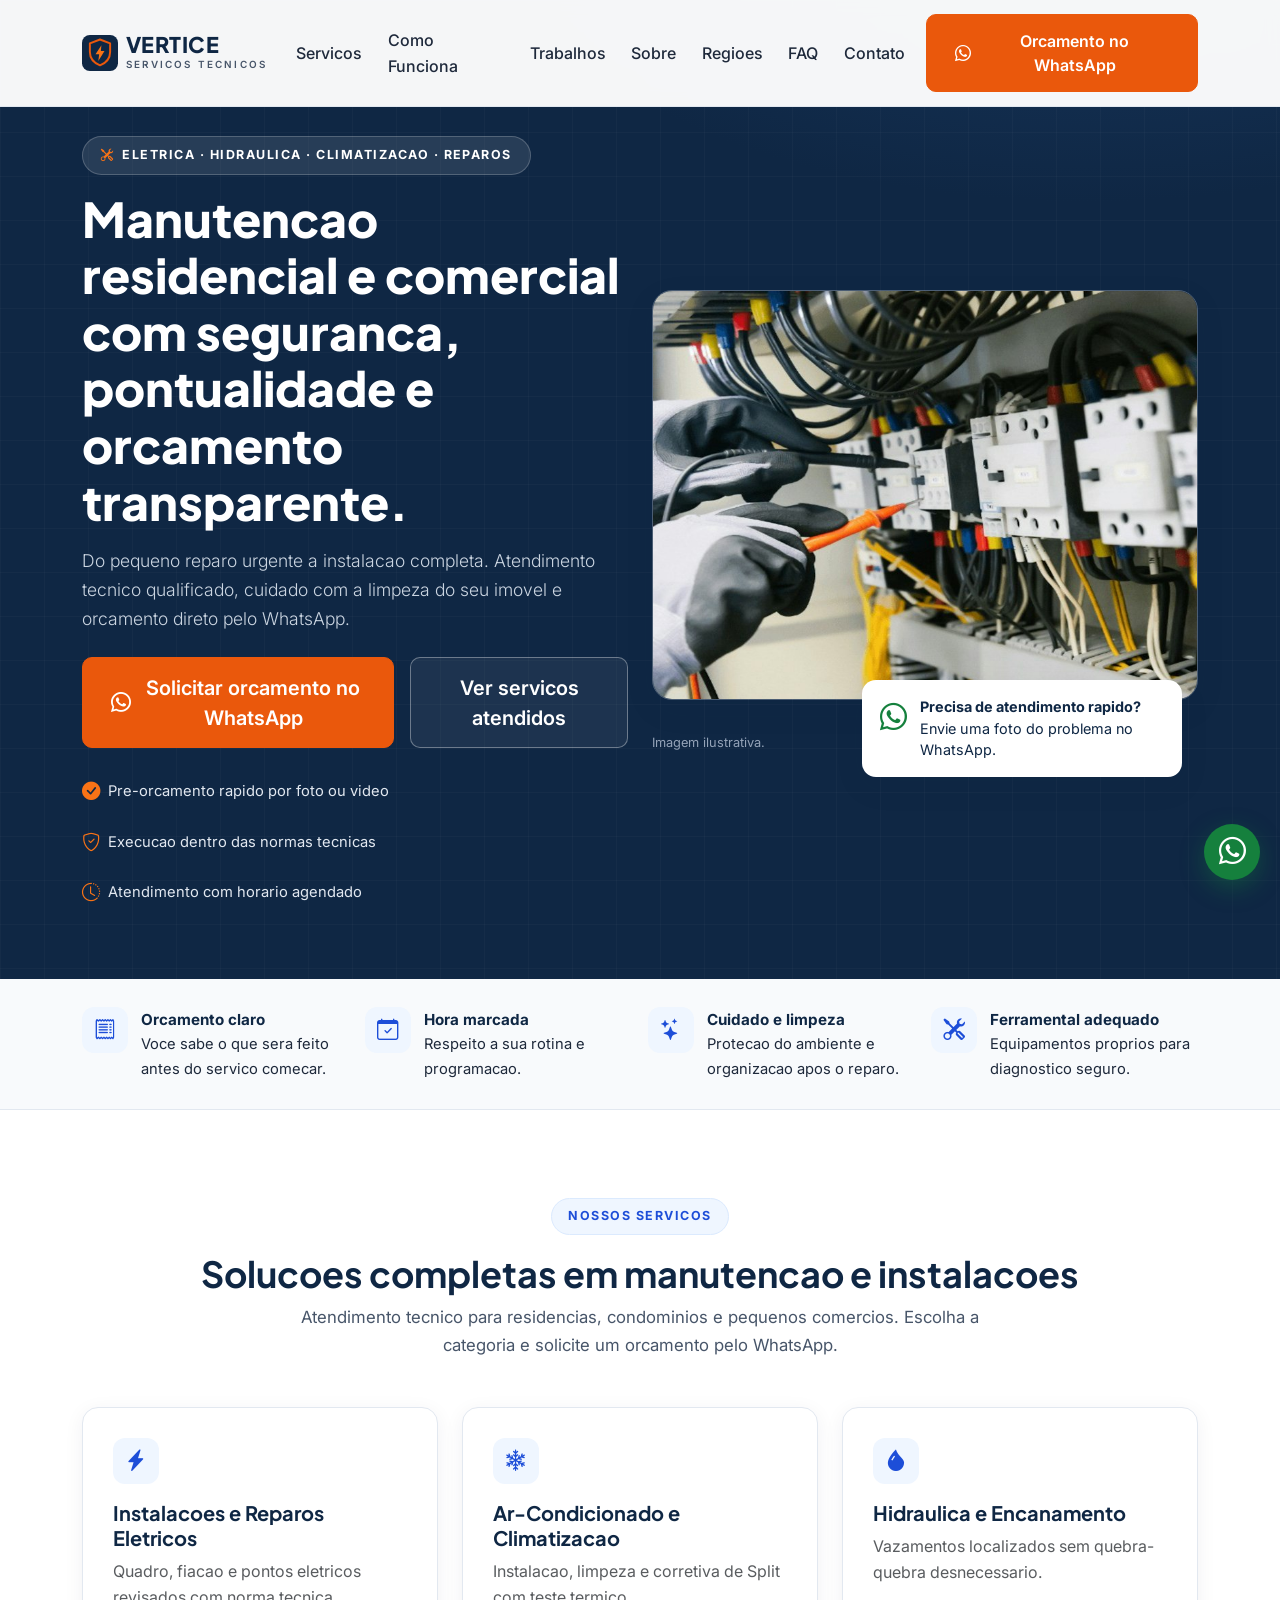
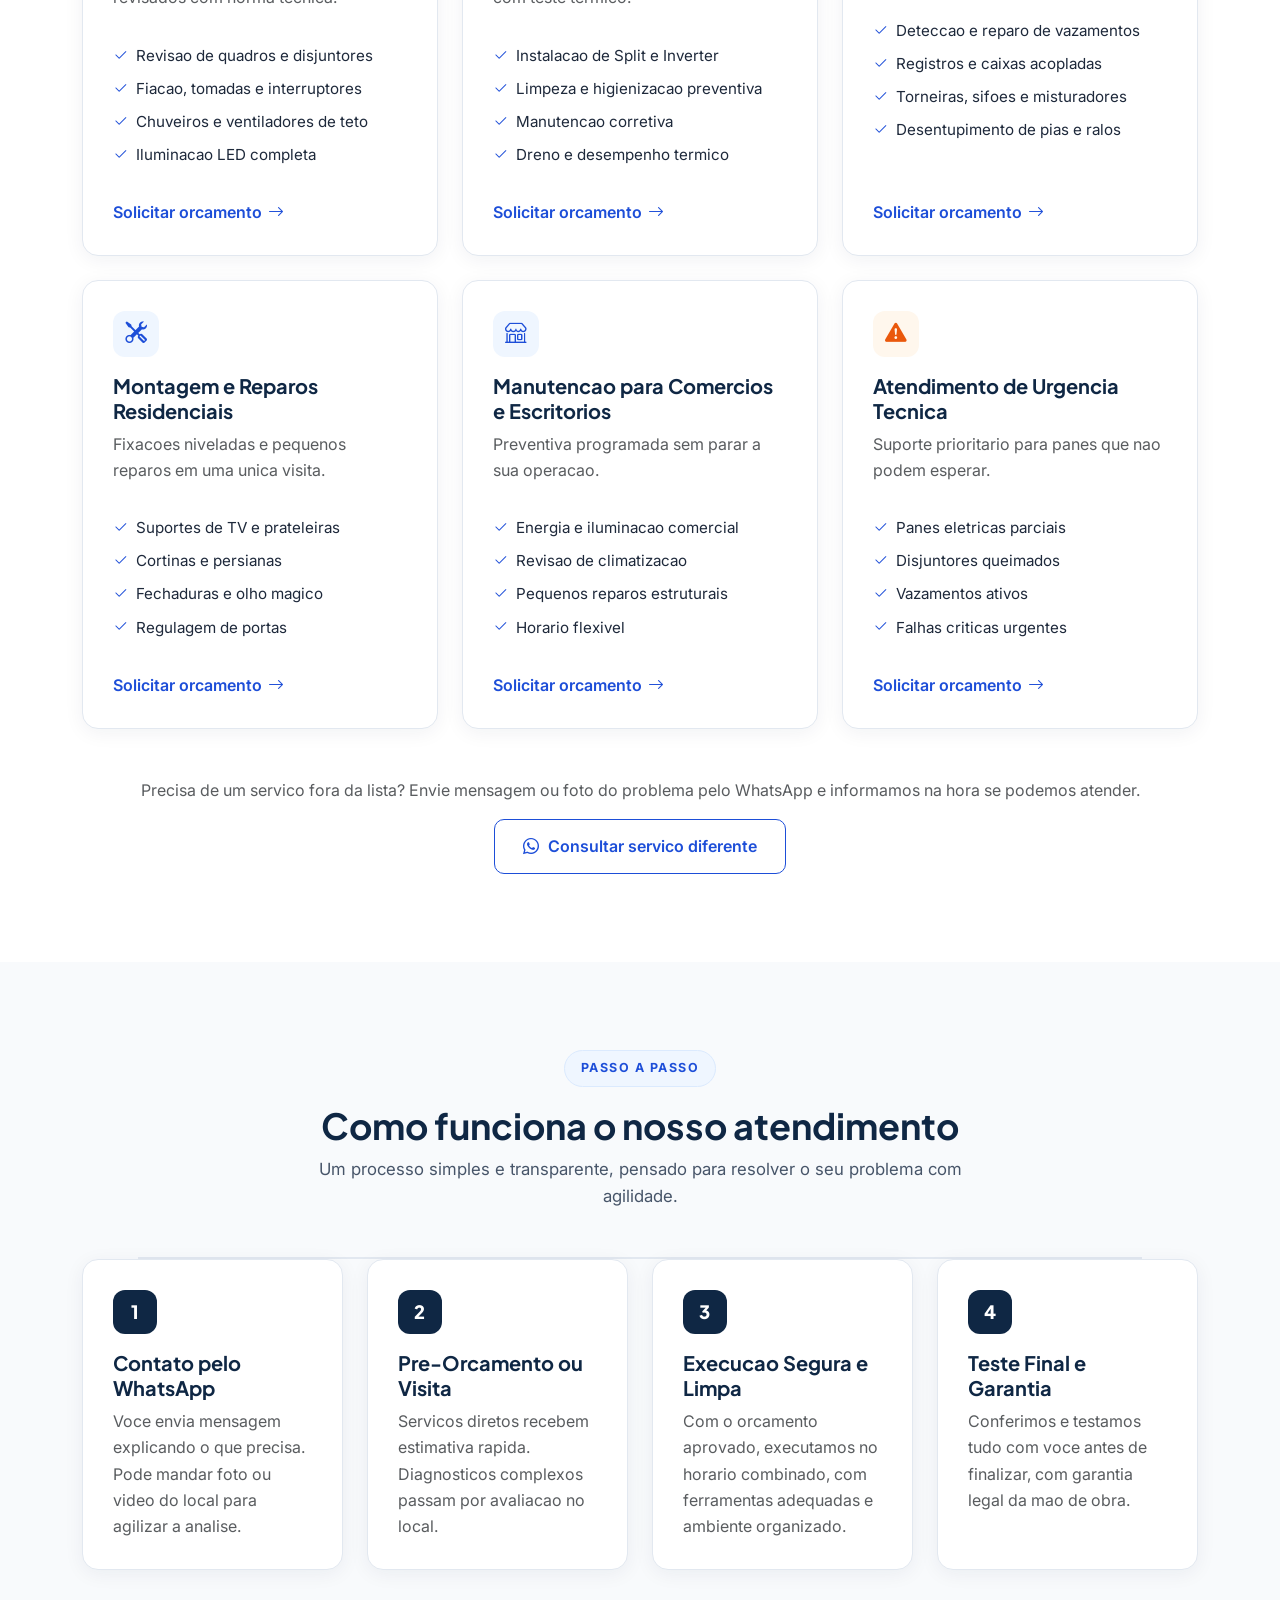
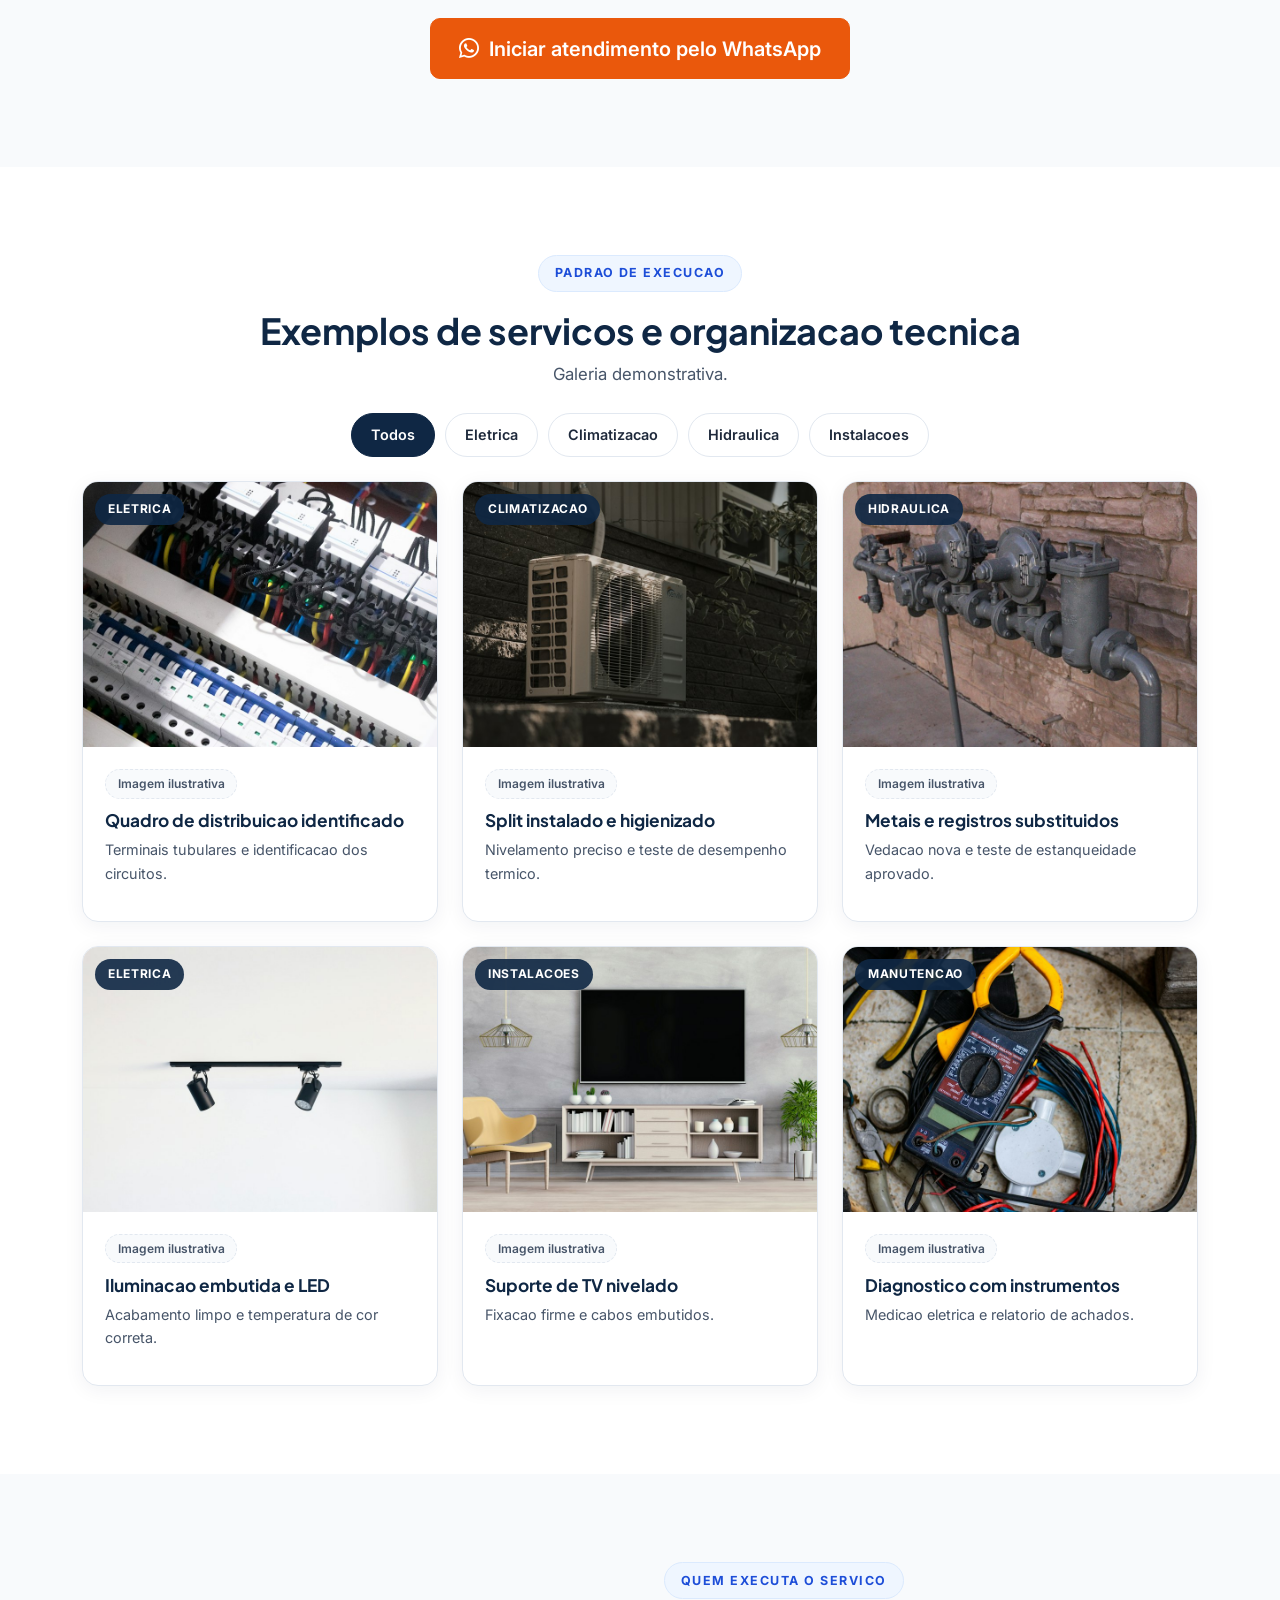
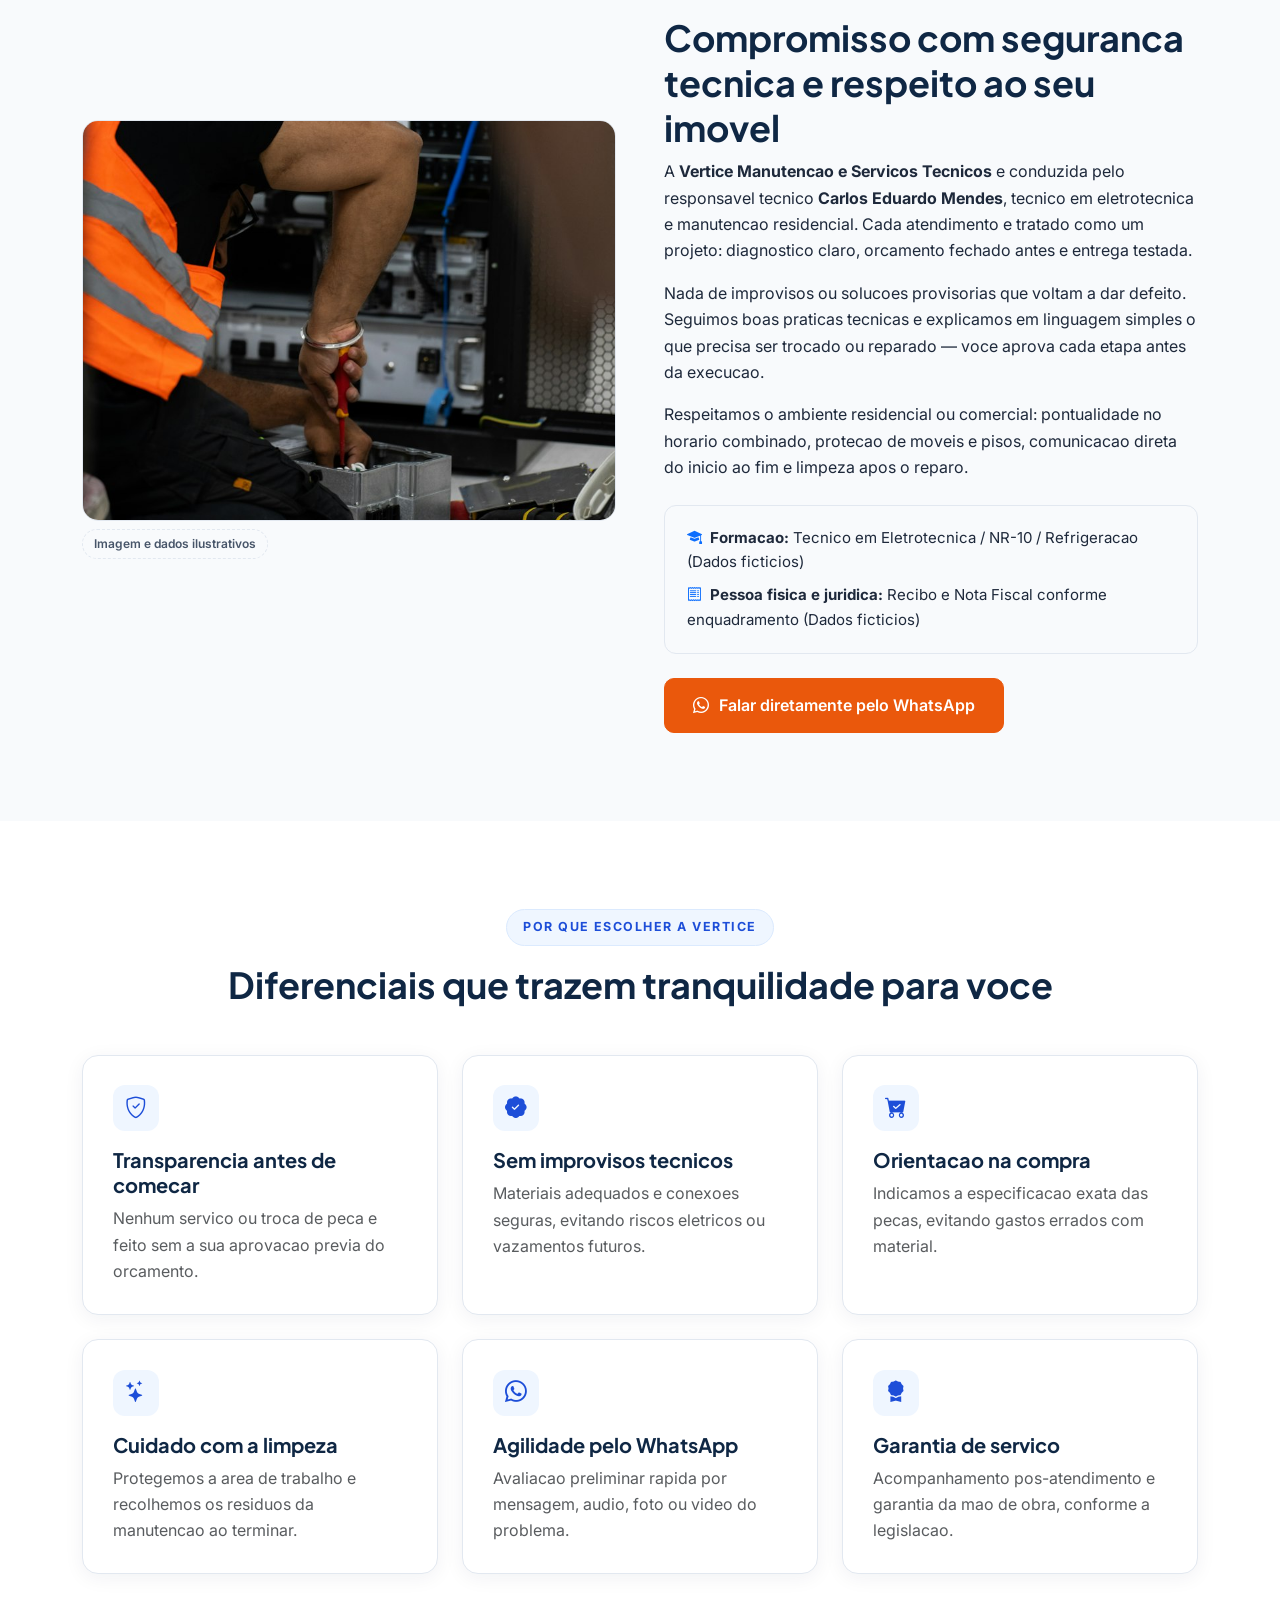
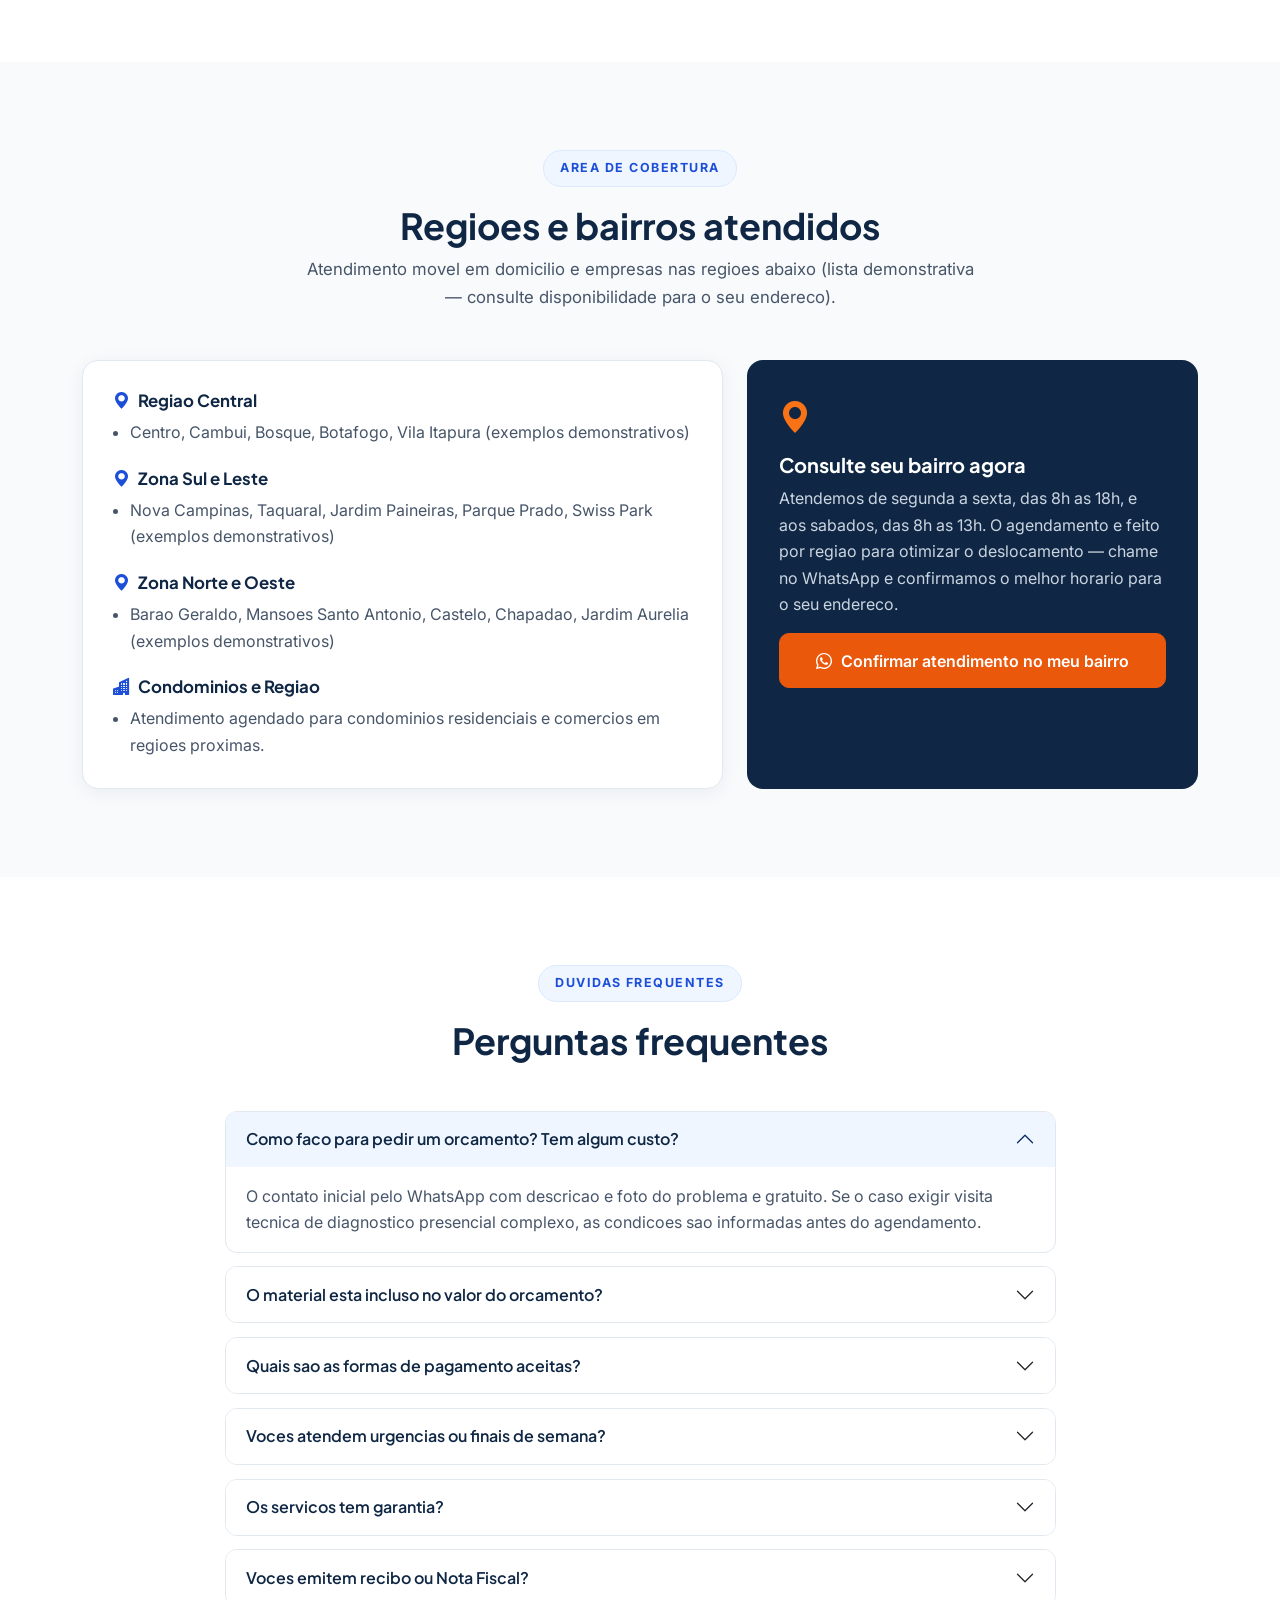
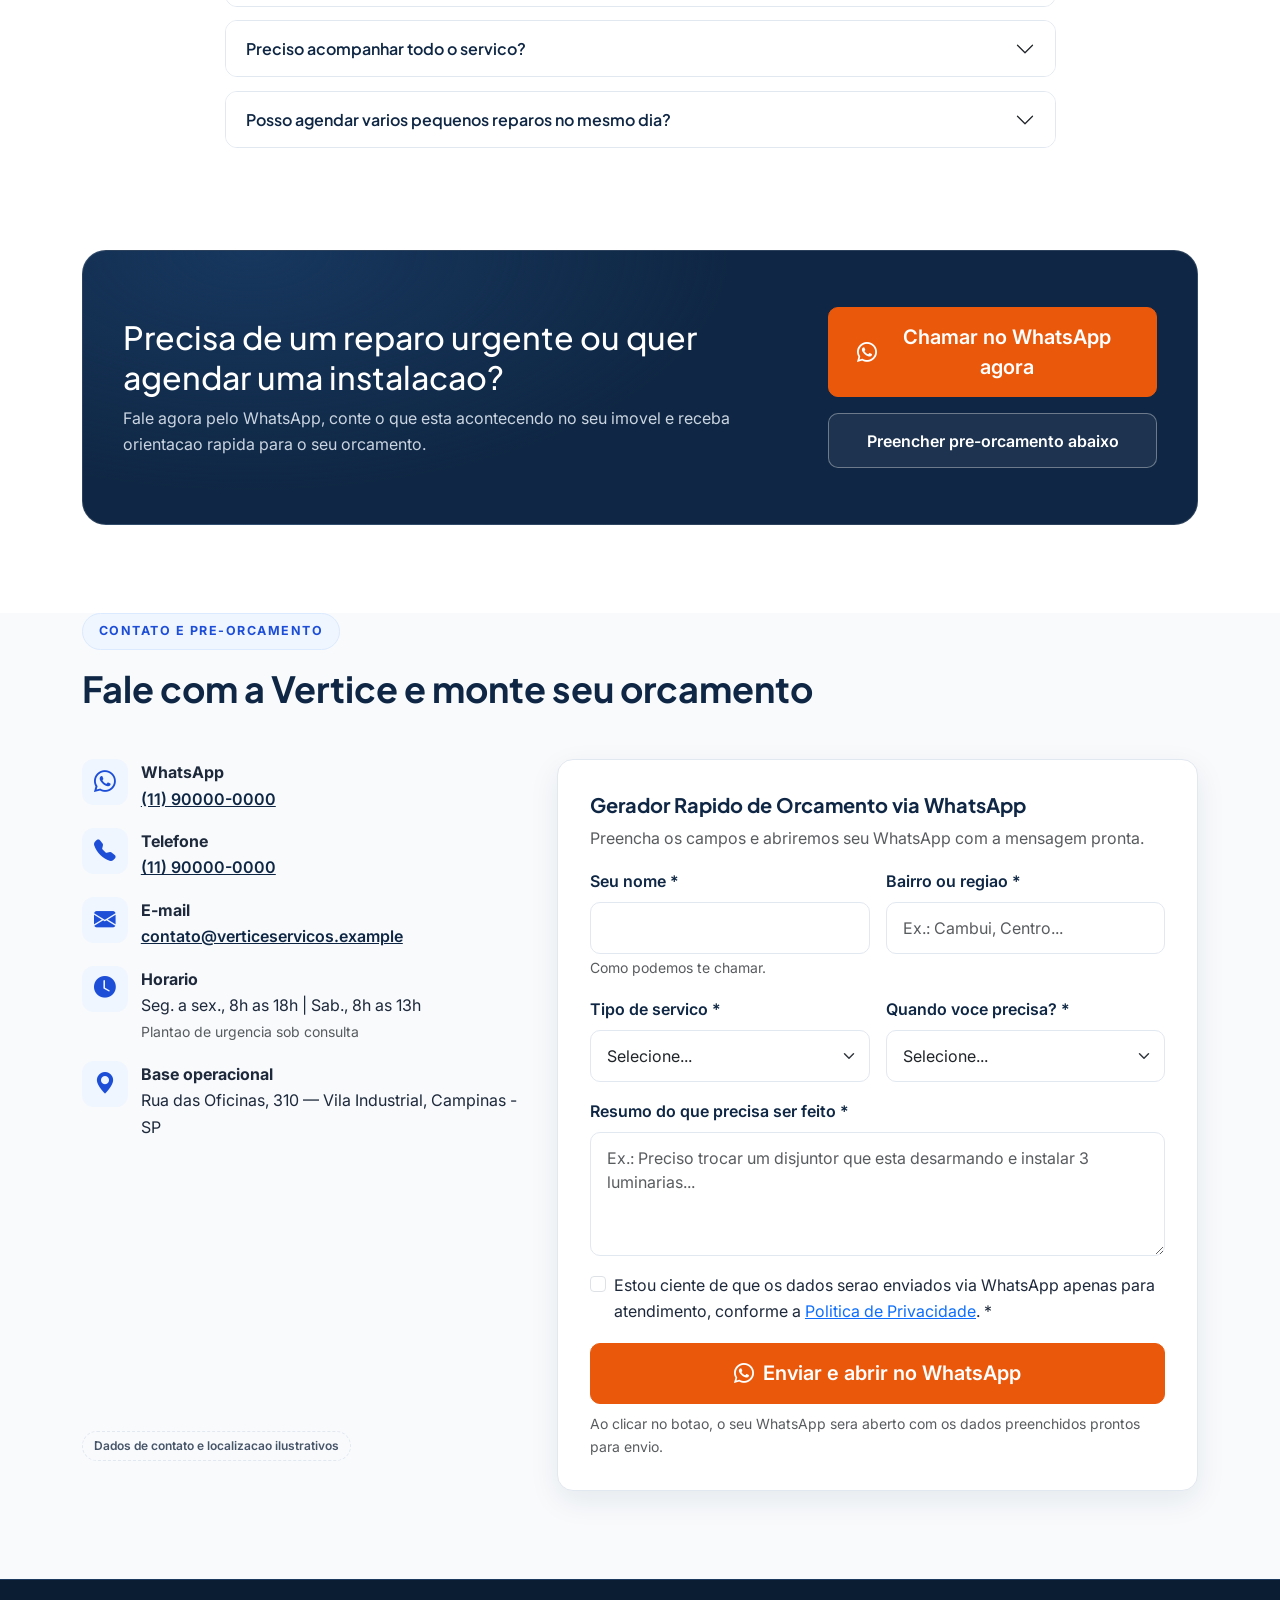
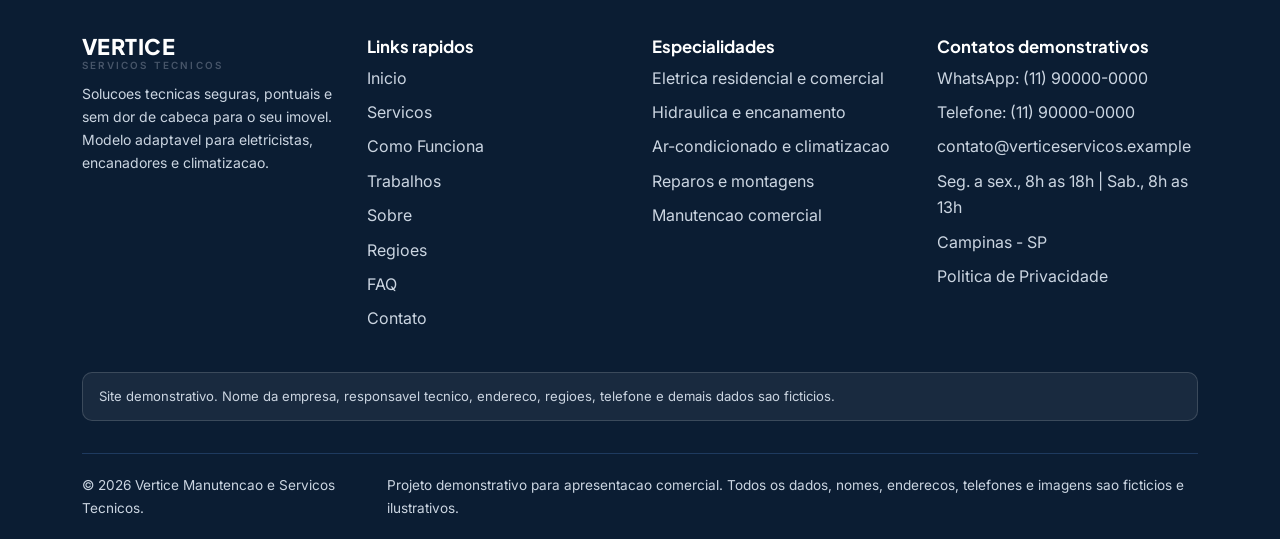
==== commit 0740b61f: "substituindo mensagens de ia para textos informativos e ajuste de layout" ====
--- a/index.html
+++ b/index.html
@@ -171,7 +171,7 @@
         <div class="section-header center text-center mb-4 reveal">
           <span class="eyebrow-badge">Padrao de execucao</span>
           <h2 class="section-title" id="trab-title">Exemplos de servicos e organizacao tecnica</h2>
-          <p class="section-subtitle mx-auto">Galeria demonstrativa. As imagens sao ilustrativas do padrao do segmento e devem ser substituidas por fotos reais do profissional.</p>
+          <p class="section-subtitle mx-auto">Galeria demonstrativa.</p>
         </div>
         <div class="filter-pills justify-content-center mb-4 reveal" role="group" aria-label="Filtrar trabalhos por categoria">
           <button type="button" class="btn" data-filter="all" aria-pressed="true">Todos</button>
@@ -195,18 +195,18 @@
         <div class="row align-items-center g-5">
           <div class="col-lg-6 reveal">
             <img class="about-img" src="images/about/profissional-sobre.jpg" alt="Profissional em atendimento residencial com multimetro e maleta de ferramentas" width="800" height="600" loading="lazy" decoding="async">
-            <p class="mt-2"><span class="demo-badge">Imagem ilustrativa — substitua por foto real</span></p>
+            <p class="mt-2"><span class="demo-badge">Imagem e dados ilustrativos</span></p>
           </div>
           <div class="col-lg-6 reveal">
             <span class="eyebrow-badge">Quem executa o servico</span>
             <h2 class="section-title" id="sobre-title">Compromisso com seguranca tecnica e respeito ao seu imovel</h2>
             <!-- [ADAPTACAO]: troque pelo nome do profissional real ou por "nossa equipe" -->
-            <p>A <strong>Vertice Manutencao e Servicos Tecnicos</strong> e conduzida pelo responsavel tecnico ficticio <strong>Carlos Eduardo Mendes</strong>, tecnico em eletrotecnica e manutencao residencial. Cada atendimento e tratado como um projeto: diagnostico claro, orcamento fechado antes e entrega testada.</p>
+            <p>A <strong>Vertice Manutencao e Servicos Tecnicos</strong> e conduzida pelo responsavel tecnico <strong>Carlos Eduardo Mendes</strong>, tecnico em eletrotecnica e manutencao residencial. Cada atendimento e tratado como um projeto: diagnostico claro, orcamento fechado antes e entrega testada.</p>
             <p>Nada de improvisos ou solucoes provisorias que voltam a dar defeito. Seguimos boas praticas tecnicas e explicamos em linguagem simples o que precisa ser trocado ou reparado — voce aprova cada etapa antes da execucao.</p>
             <p>Respeitamos o ambiente residencial ou comercial: pontualidade no horario combinado, protecao de moveis e pisos, comunicacao direta do inicio ao fim e limpeza apos o reparo.</p>
             <div class="qual-box mt-4">
-              <p class="mb-2"><i class="bi bi-mortarboard-fill text-primary me-2" aria-hidden="true"></i><strong>Formacao:</strong> [A informar pelo profissional — ex.: Tecnico em Eletrotecnica / NR-10 / Refrigeracao]</p>
-              <p class="mb-0"><i class="bi bi-receipt text-primary me-2" aria-hidden="true"></i><strong>Pessoa fisica e juridica:</strong> [Informar disponibilidade de recibo ou Nota Fiscal conforme o prestador real]</p>
+              <p class="mb-2"><i class="bi bi-mortarboard-fill text-primary me-2" aria-hidden="true"></i><strong>Formacao:</strong> Tecnico em Eletrotecnica / NR-10 / Refrigeracao (Dados ficticios)</p>
+              <p class="mb-0"><i class="bi bi-receipt text-primary me-2" aria-hidden="true"></i><strong>Pessoa fisica e juridica:</strong> Recibo e Nota Fiscal conforme enquadramento (Dados ficticios)</p>
             </div>
             <a class="btn btn-cta-orange mt-4" href="https://wa.me/5511900000000" data-whatsapp-msg="Olá! Gostaria de conversar sobre um serviço de manutenção."><i class="bi bi-whatsapp" aria-hidden="true"></i> Falar diretamente pelo WhatsApp</a>
           </div>
@@ -302,15 +302,15 @@
         <div class="row g-4">
           <div class="col-lg-5 reveal">
             <ul class="contact-list">
-              <li><span class="icon-box"><i class="bi bi-whatsapp" aria-hidden="true"></i></span><div><strong>WhatsApp</strong><br><a href="https://wa.me/5511900000000" data-whatsapp-msg="Olá! Preciso de um orçamento de manutenção. Posso explicar o que está acontecendo?">(11) 90000-0000</a><br><small class="text-muted">Numero demonstrativo</small></div></li>
+              <li><span class="icon-box"><i class="bi bi-whatsapp" aria-hidden="true"></i></span><div><strong>WhatsApp</strong><br><a href="https://wa.me/5511900000000" data-whatsapp-msg="Olá! Preciso de um orçamento de manutenção. Posso explicar o que está acontecendo?">(11) 90000-0000</a></div></li>
               <li><span class="icon-box"><i class="bi bi-telephone-fill" aria-hidden="true"></i></span><div><strong>Telefone</strong><br><a href="tel:+5511900000000">(11) 90000-0000</a></div></li>
               <li><span class="icon-box"><i class="bi bi-envelope-fill" aria-hidden="true"></i></span><div><strong>E-mail</strong><br><a href="mailto:contato@verticeservicos.example">contato@verticeservicos.example</a></div></li>
               <li><span class="icon-box"><i class="bi bi-clock-fill" aria-hidden="true"></i></span><div><strong>Horario</strong><br>Seg. a sex., 8h as 18h | Sab., 8h as 13h<br><small class="text-muted">Plantao de urgencia sob consulta</small></div></li>
-              <li><span class="icon-box"><i class="bi bi-geo-alt-fill" aria-hidden="true"></i></span><div><strong>Base operacional</strong><br>Rua das Oficinas, 310 — Vila Industrial, Campinas - SP<br><small class="text-muted">Endereco ficticio · atendimento movel em domicilio</small></div></li>
+              <li><span class="icon-box"><i class="bi bi-geo-alt-fill" aria-hidden="true"></i></span><div><strong>Base operacional</strong><br>Rua das Oficinas, 310 — Vila Industrial, Campinas - SP</div></li>
             </ul>
             <div class="map-wrap mt-3">
               <iframe title="Mapa ilustrativo da regiao central de Campinas, SP" src="https://www.google.com/maps?q=Centro,Campinas,SP&output=embed" loading="lazy" referrerpolicy="no-referrer-when-downgrade"></iframe>
-              <p class="mt-2"><span class="demo-badge">Localizacao ilustrativa</span></p>
+              <p class="mt-2"><span class="demo-badge">Dados de contato e localizacao ilustrativos</span></p>
             </div>
           </div>
           <div class="col-lg-7 reveal">
@@ -354,10 +354,10 @@
         </div>
         <div class="col-md-6 col-lg-3">
           <h3>Contatos demonstrativos</h3>
-          <ul><li><a href="https://wa.me/5511900000000" data-whatsapp-msg="Olá! Vi o site da Vértice Serviços Técnicos e gostaria de solicitar um orçamento.">WhatsApp: (11) 90000-0000</a></li><li><a href="tel:+5511900000000">Telefone: (11) 90000-0000</a></li><li><a href="mailto:contato@verticeservicos.example">contato@verticeservicos.example</a></li><li>Seg. a sex., 8h as 18h | Sab., 8h as 13h</li><li>Campinas - SP (base ficticia)</li><li><a href="privacidade.html">Politica de Privacidade</a></li></ul>
-        </div>
-      </div>
-      <div class="footer-demo-note mt-4">Site demonstrativo. Nome da empresa, responsavel tecnico, endereco, regioes, telefone e demais dados sao ficticios e servem apenas como modelo comercial.</div>
+          <ul><li><a href="https://wa.me/5511900000000" data-whatsapp-msg="Olá! Vi o site da Vértice Serviços Técnicos e gostaria de solicitar um orçamento.">WhatsApp: (11) 90000-0000</a></li><li><a href="tel:+5511900000000">Telefone: (11) 90000-0000</a></li><li><a href="mailto:contato@verticeservicos.example">contato@verticeservicos.example</a></li><li>Seg. a sex., 8h as 18h | Sab., 8h as 13h</li><li>Campinas - SP</li><li><a href="privacidade.html">Politica de Privacidade</a></li></ul>
+        </div>
+      </div>
+      <div class="footer-demo-note mt-4">Site demonstrativo. Nome da empresa, responsavel tecnico, endereco, regioes, telefone e demais dados sao ficticios.</div>
       <div class="footer-bottom d-flex flex-column flex-md-row justify-content-between gap-2">
         <span>© <span data-year>2026</span> Vertice Manutencao e Servicos Tecnicos.</span>
         <span>Projeto demonstrativo para apresentacao comercial. Todos os dados, nomes, enderecos, telefones e imagens sao ficticios e ilustrativos.</span>
--- a/css/style.css
+++ b/css/style.css
@@ -31,6 +31,7 @@
 html {
   scroll-behavior: smooth;
   scroll-padding-top: 88px;
+  overflow-x: hidden;
 }
 body {
   font-family: var(--font-body);
@@ -57,7 +58,7 @@
   font-size: clamp(1.15rem, 2.5vw, 1.25rem);
   font-weight: 700;
 }
-img { max-width: 100%; }
+img, svg, video, iframe { max-width: 100%; height: auto; }
 .skip-link {
   position: absolute;
   left: -9999px;
@@ -241,6 +242,8 @@
 .hero .lead { color: #CBD5E1; font-size: 1.1rem; }
 .hero-badge {
   display: inline-flex; align-items: center; gap: .5rem;
+  flex-wrap: wrap;
+  max-width: 100%;
   background: rgba(255,255,255,.1);
   border: 1px solid rgba(255,255,255,.2);
   border-radius: 999px;
@@ -262,7 +265,7 @@
 }
 .hero-float-card {
   position: absolute;
-  left: 16px; bottom: -24px;
+  right: 16px; bottom: -24px;
   background: #fff; color: var(--navy);
   border-radius: 14px;
   box-shadow: var(--shadow-lift);
@@ -361,6 +364,7 @@
   border-radius: 999px; padding: .25rem .7rem;
 }
 .gallery-card.hide { display: none; }
+#galleryGrid > [class*="col-"].hide { display: none; }
 .about-img {
   border-radius: var(--radius-card);
   aspect-ratio: 4/3; object-fit: cover; width: 100%;
@@ -449,6 +453,10 @@
   html { scroll-behavior: auto; }
   .js-enabled .reveal { opacity: 1; transform: none; }
 }
+
+@media (max-width: 991.98px) {
+  .hero-float-card { position: relative; left: 0; bottom: 0; margin-top: 1rem; max-width: 100%; }
+}
 @media (max-width: 575.98px) {
   .hero { padding: 7.5rem 0 4rem; }
   .hero-float-card { position: relative; left: 0; bottom: 0; margin-top: 1rem; max-width: 100%; }
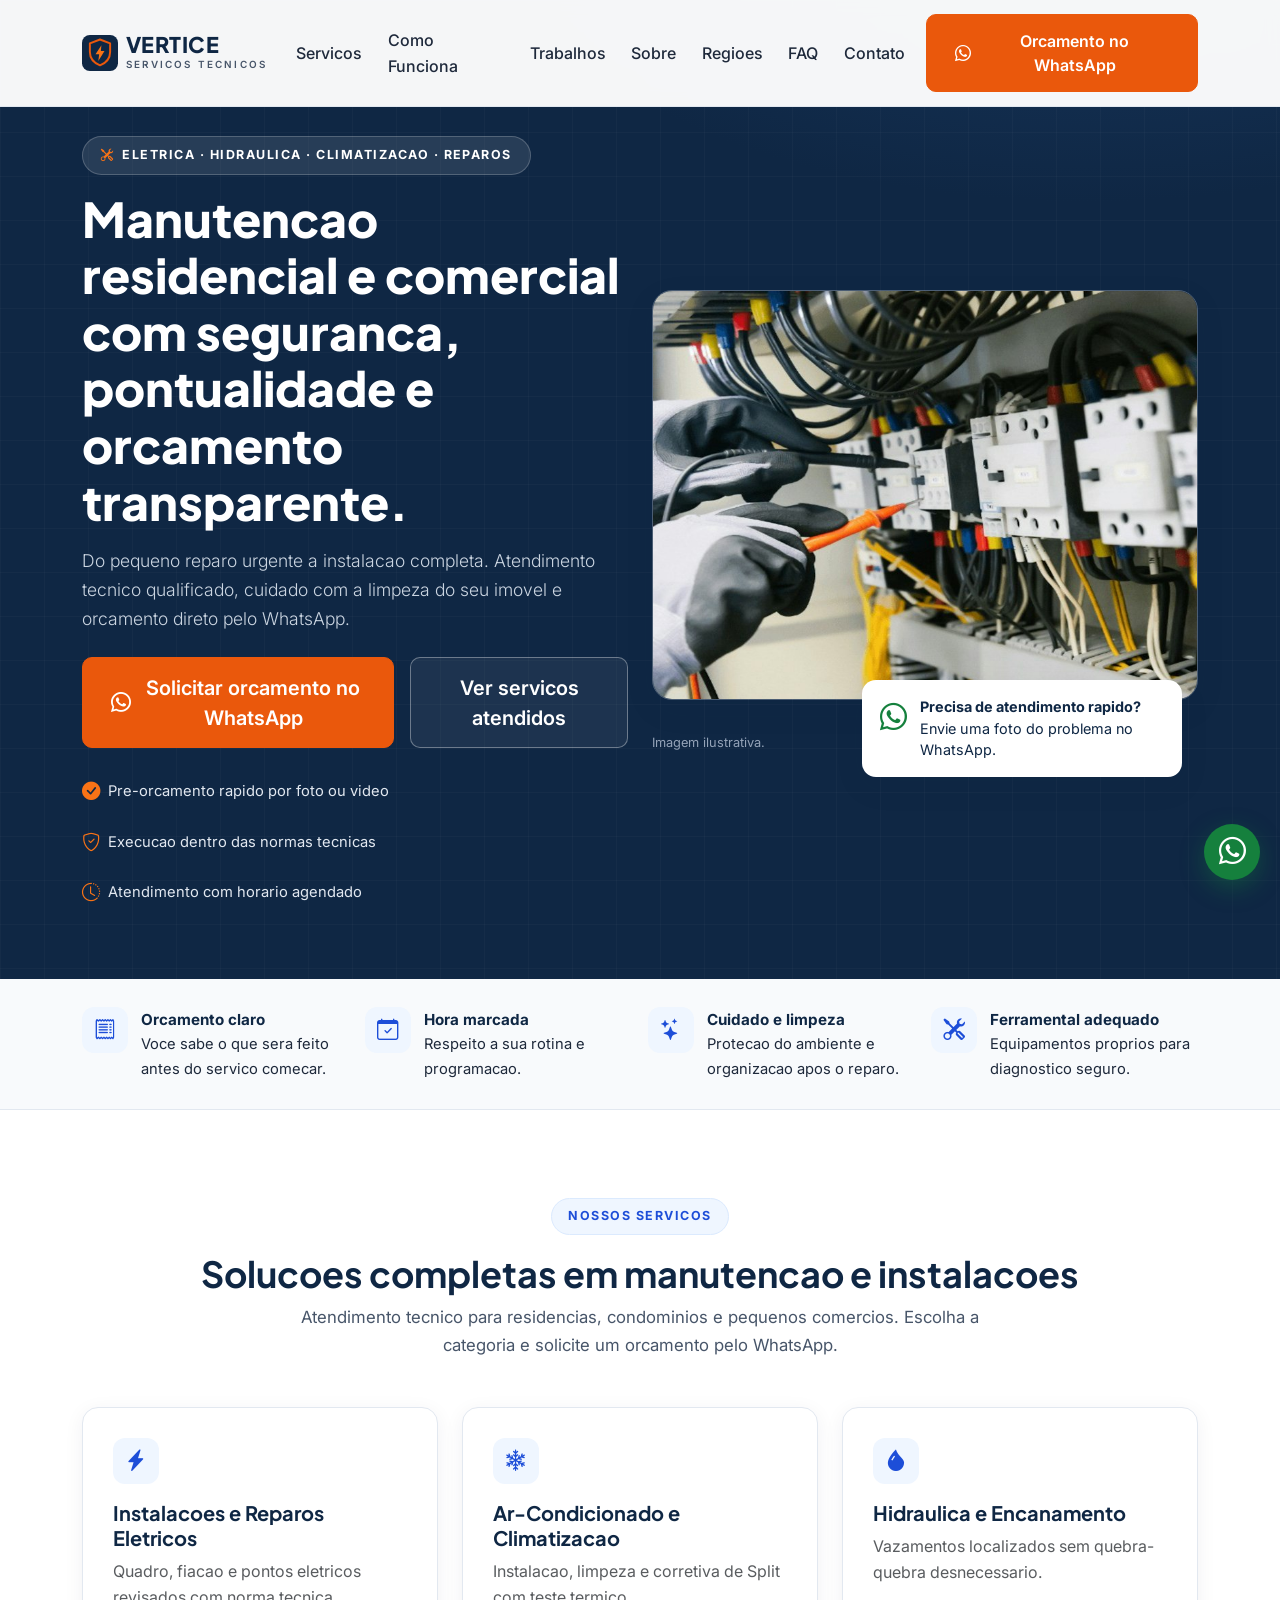
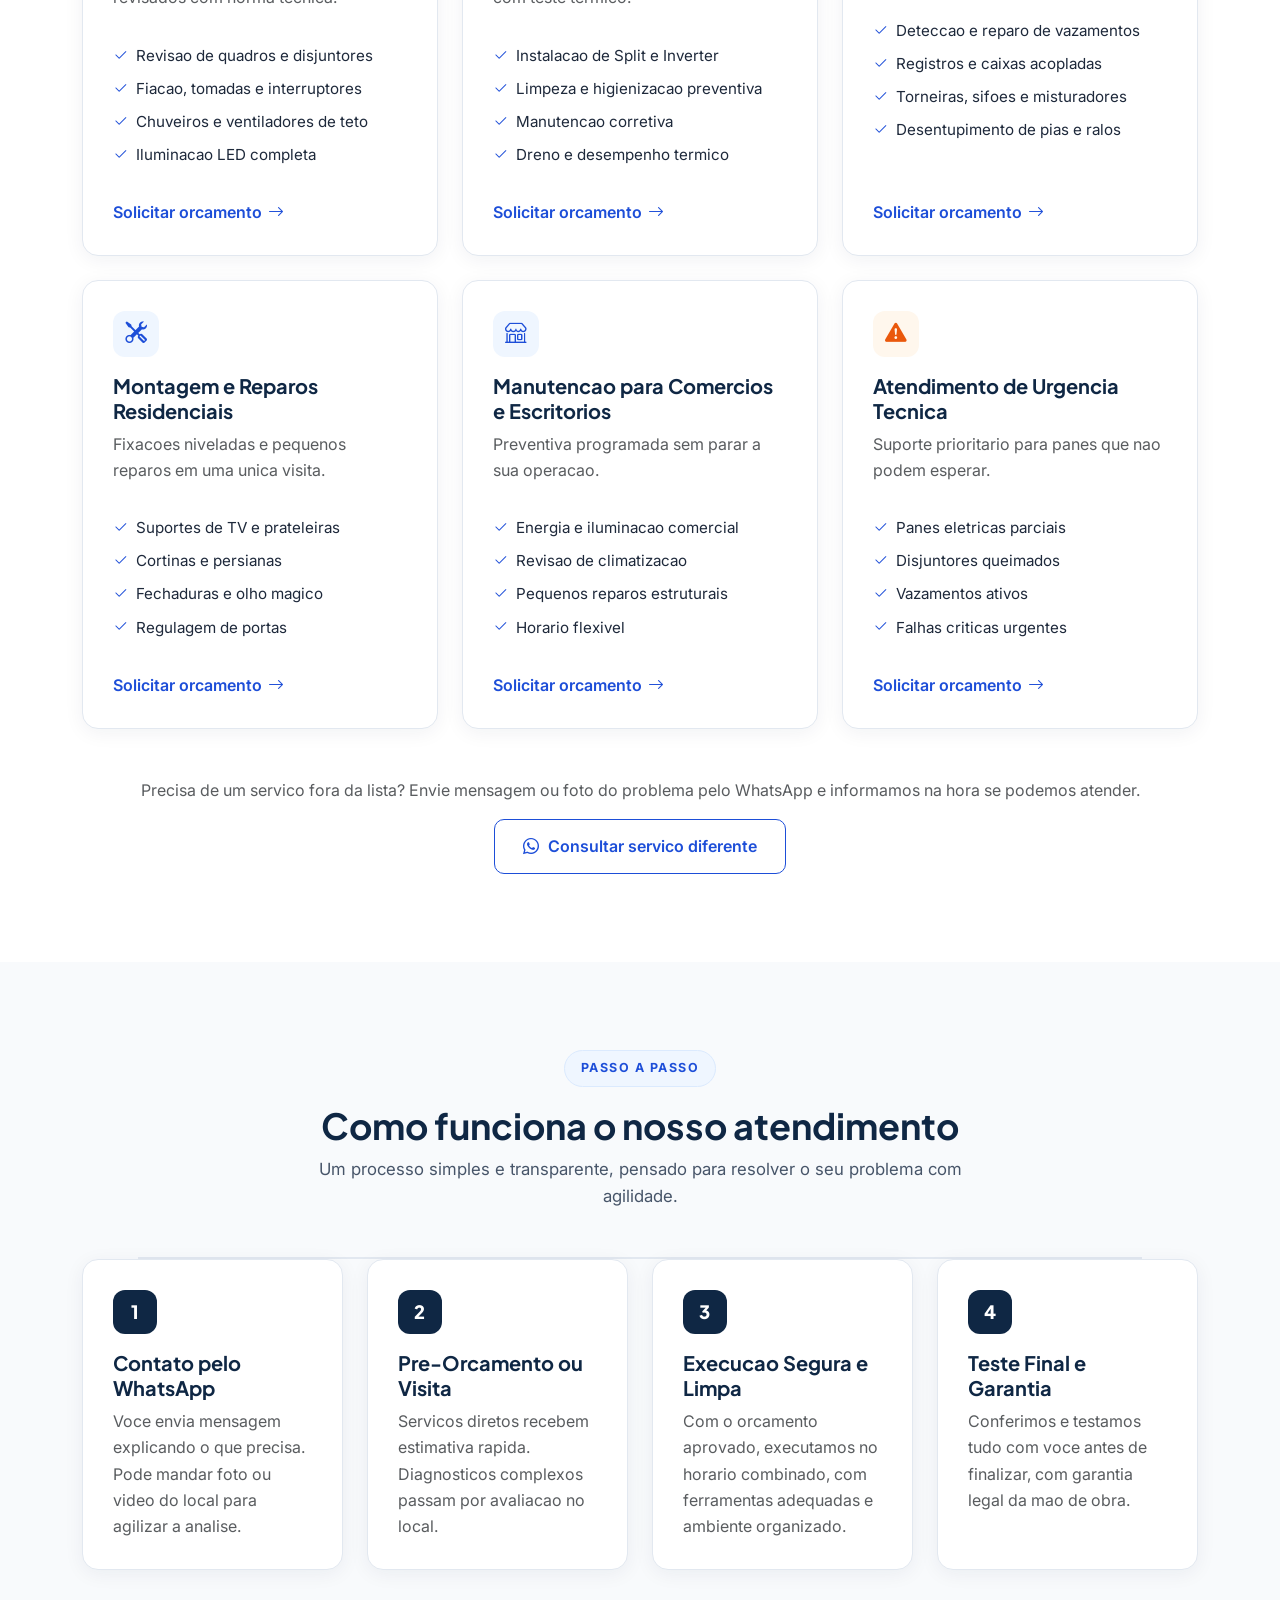
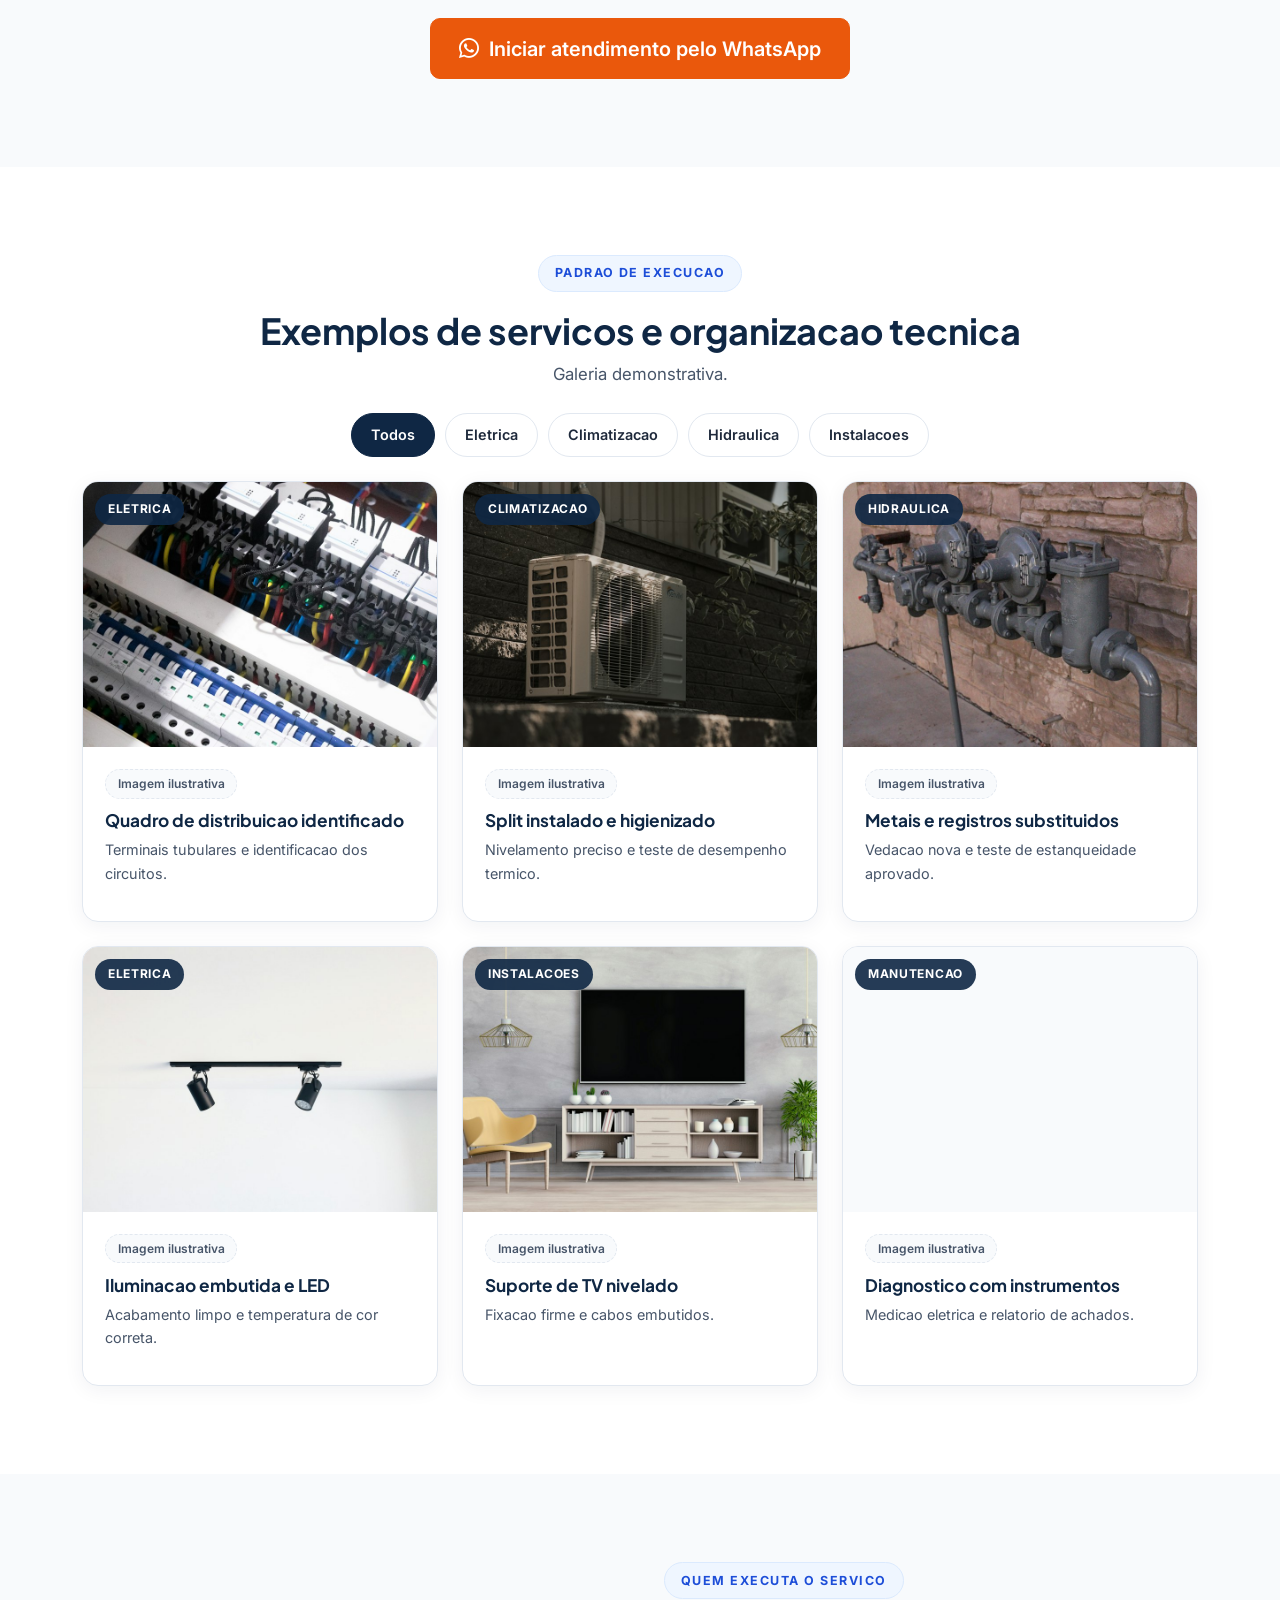
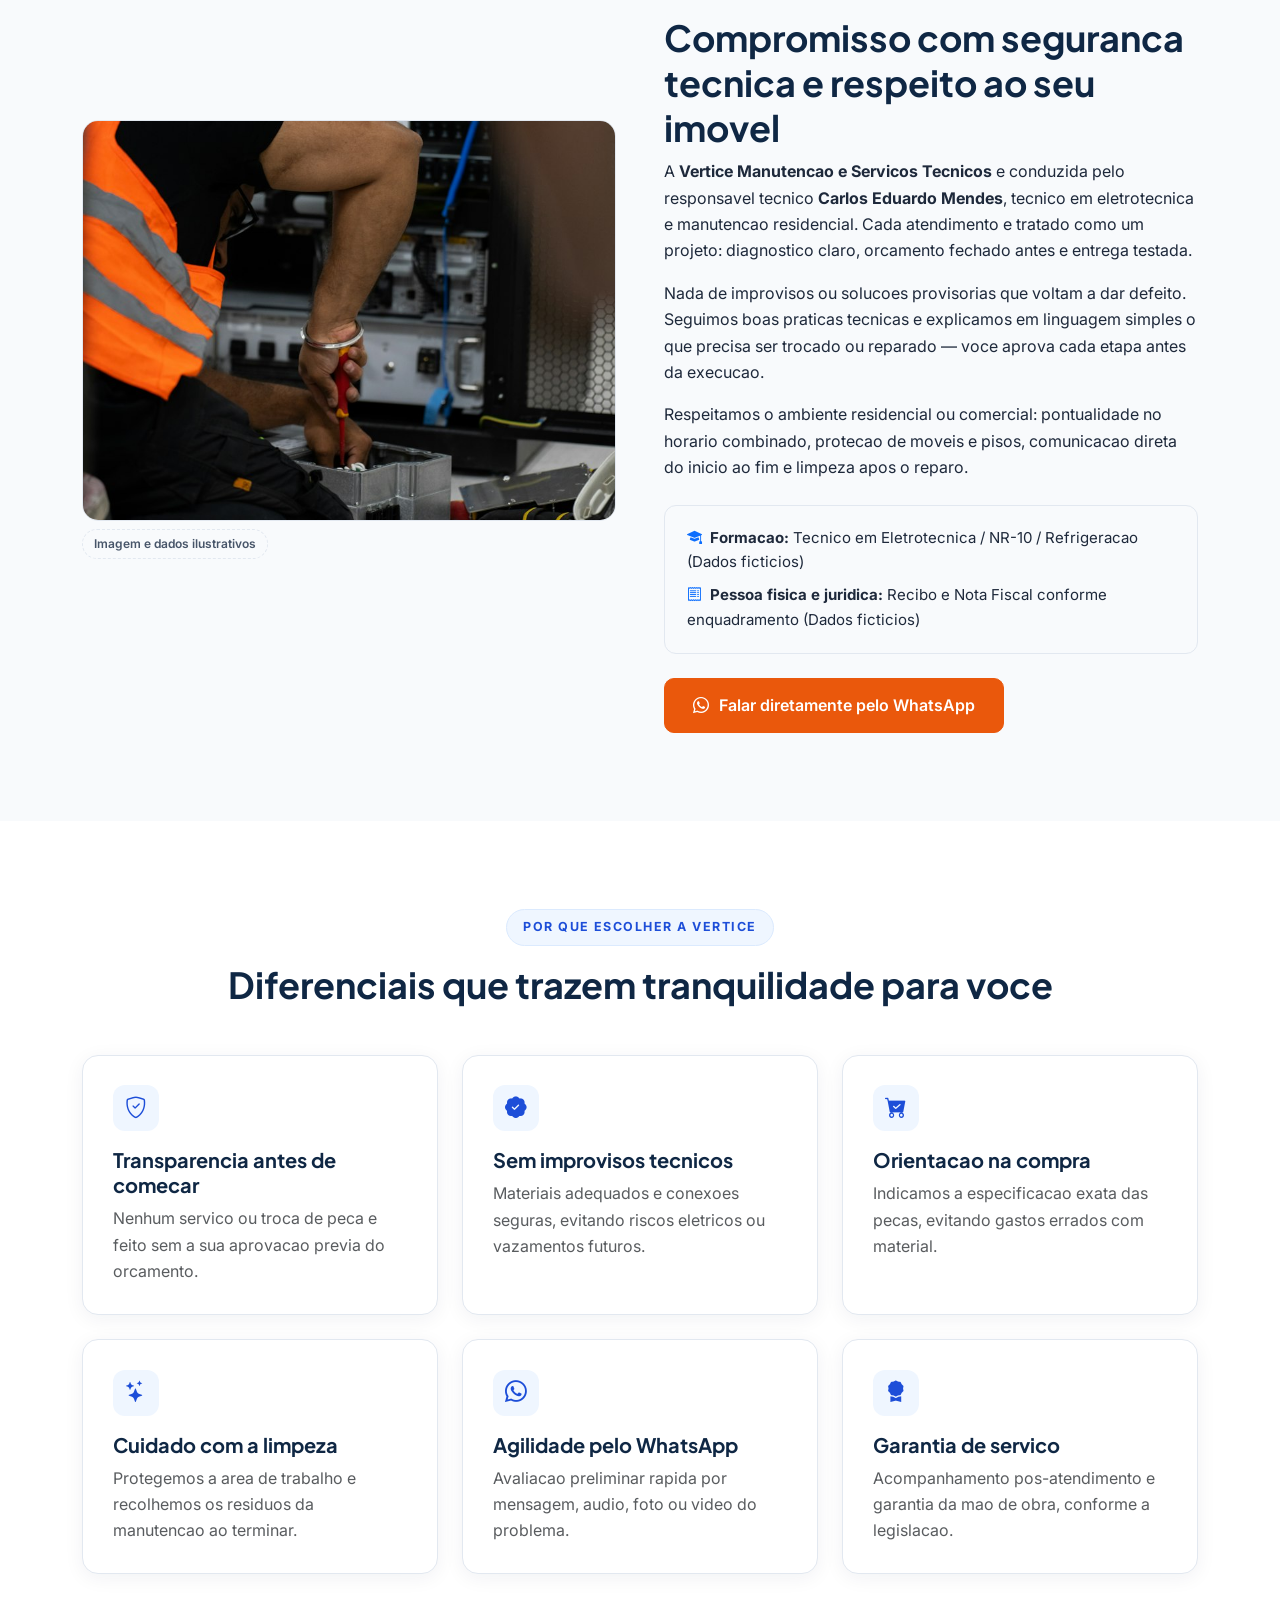
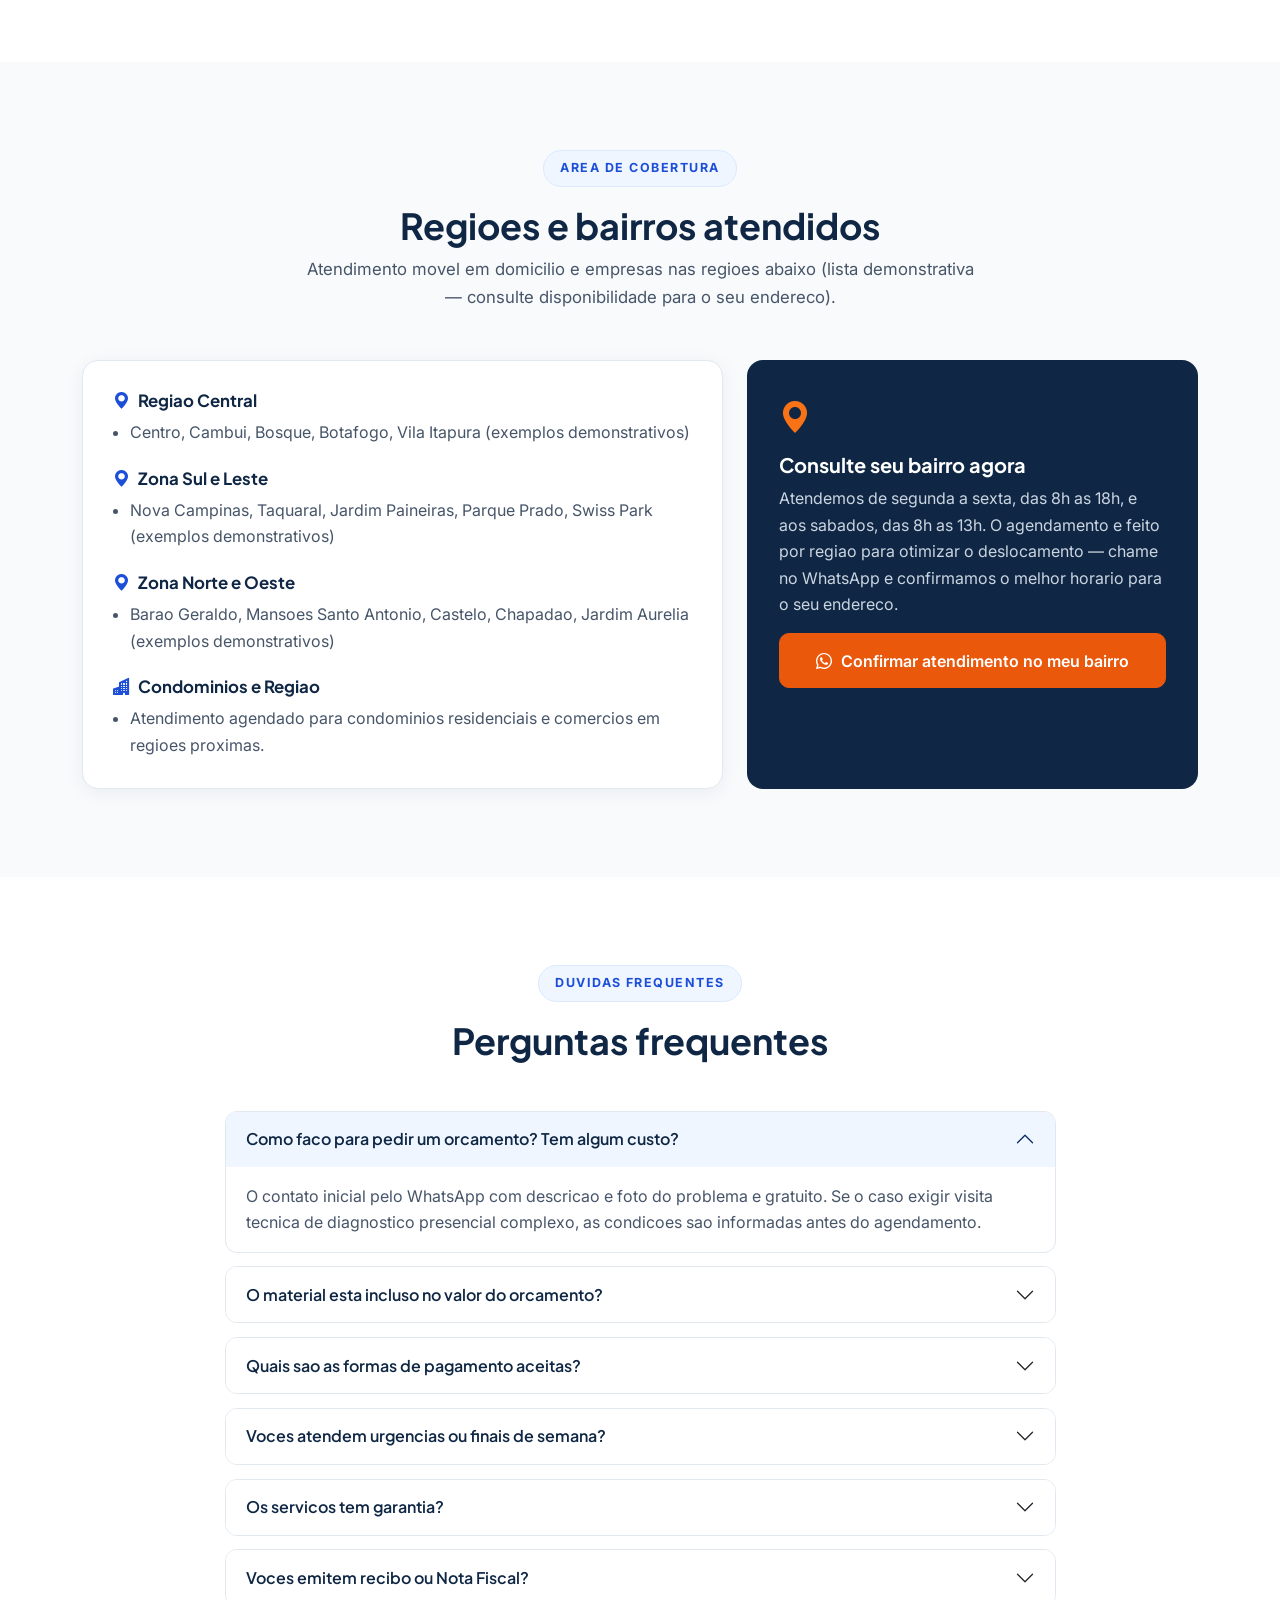
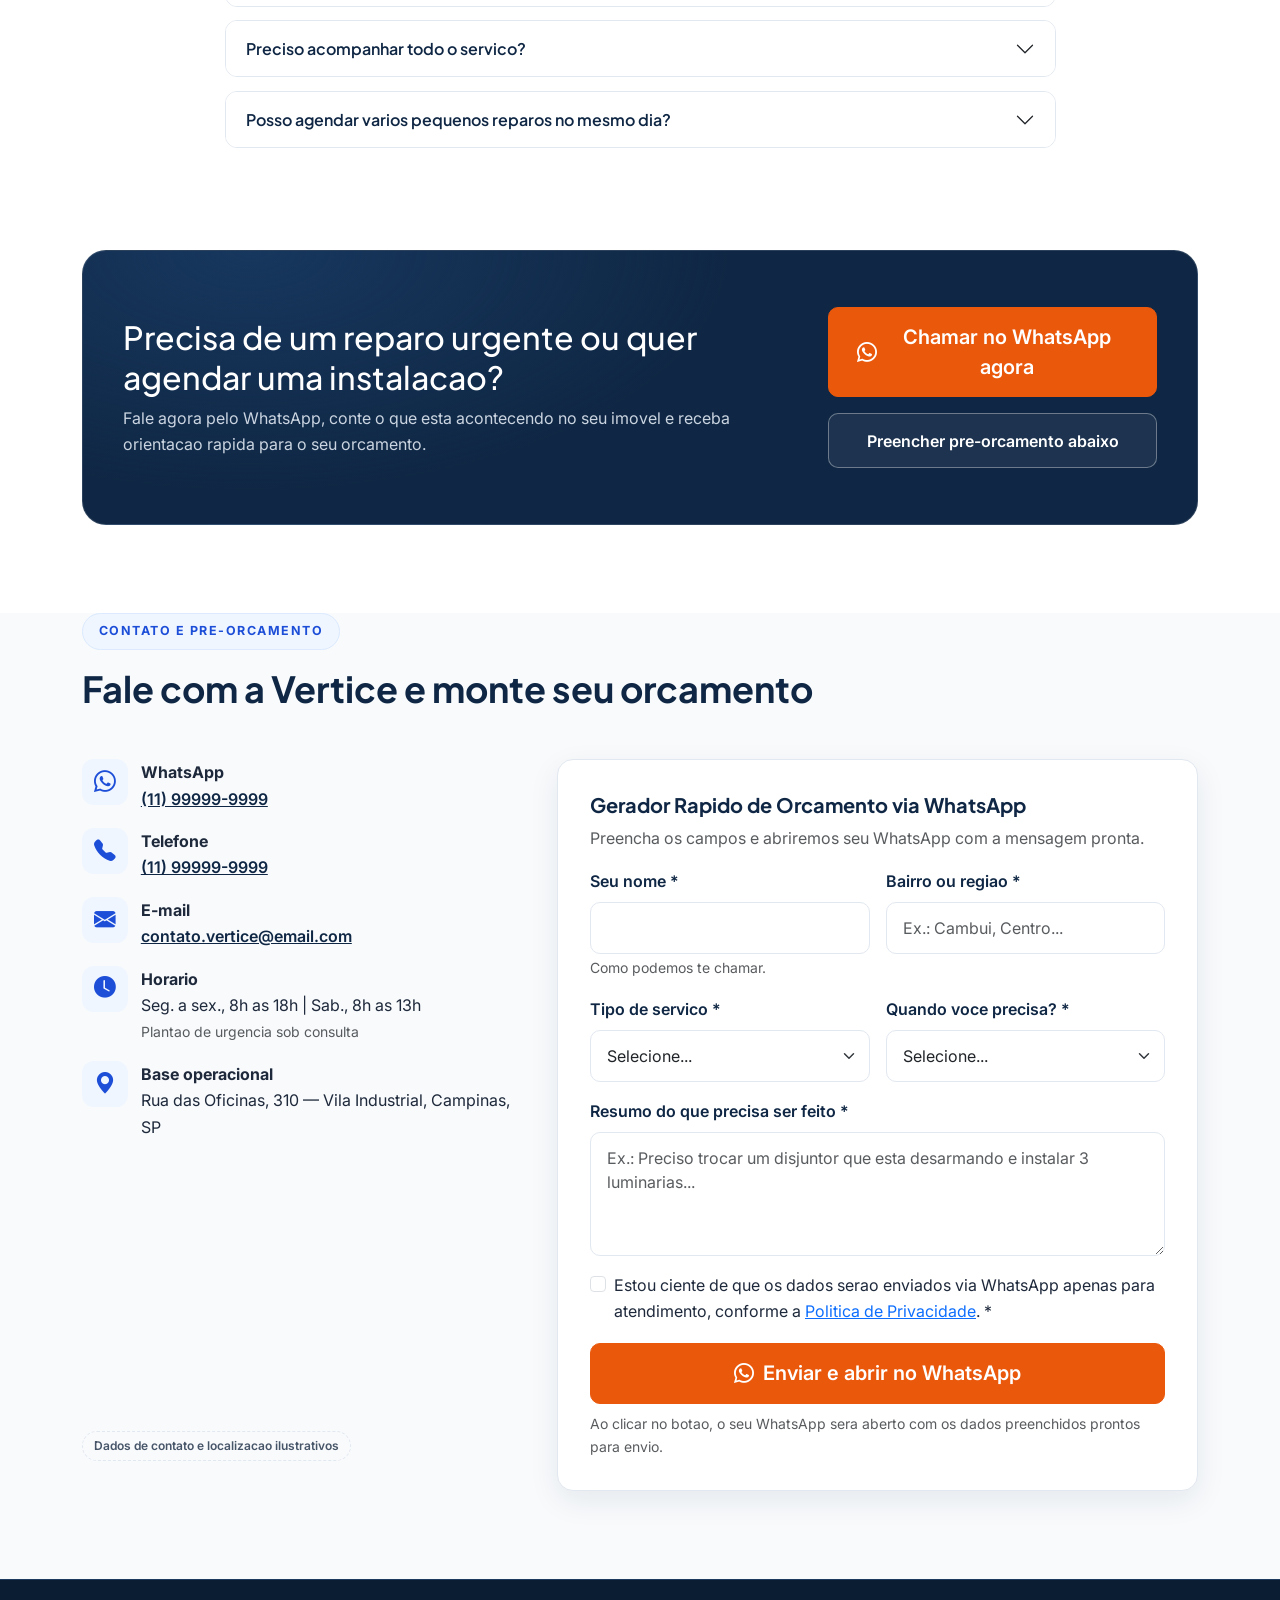
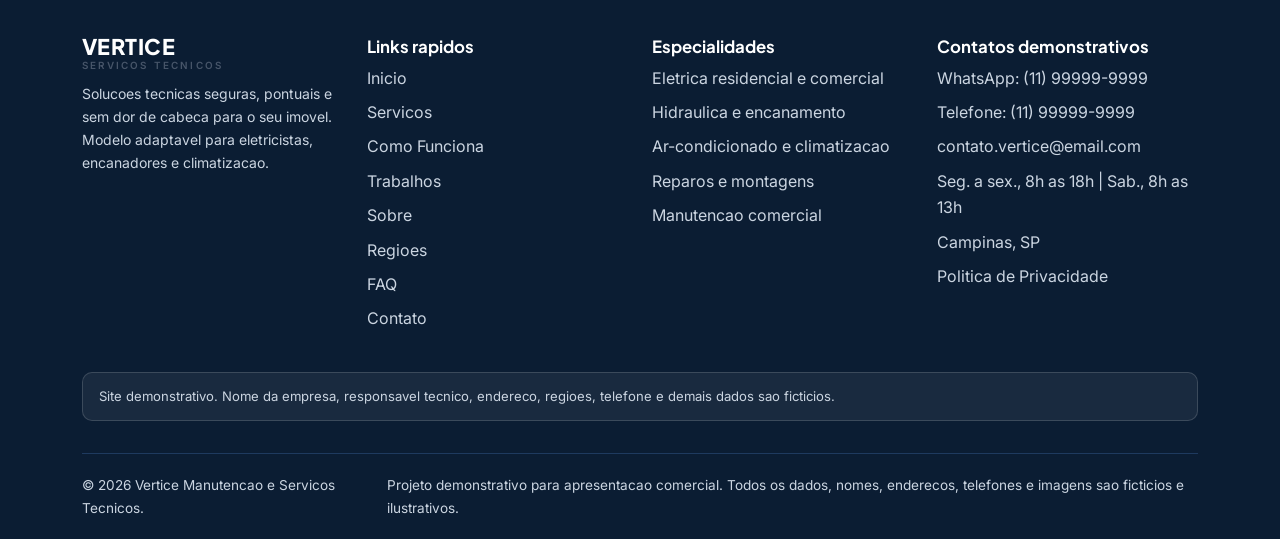
==== commit 00965ece: "padronizacao de dados ficticios" ====
--- a/index.html
+++ b/index.html
@@ -1,4 +1,4 @@
-<!DOCTYPE html>
+﻿<!DOCTYPE html>
 <html lang="pt-BR">
 <head>
   <meta charset="UTF-8">
@@ -21,7 +21,7 @@
   <link href="https://cdn.jsdelivr.net/npm/bootstrap-icons@1.11.3/font/bootstrap-icons.min.css" rel="stylesheet">
   <link href="css/style.css" rel="stylesheet">
   <script type="application/ld+json">
-  {"@context":"https://schema.org","@type":"HomeAndConstructionBusiness","name":"Vertice Manutencao e Servicos Tecnicos","areaServed":"Campinas, SP","telephone":"+55-11-90000-0000","email":"contato@verticeservicos.example"}
+  {"@context":"https://schema.org","@type":"HomeAndConstructionBusiness","name":"Vertice Manutencao e Servicos Tecnicos","areaServed":"Campinas, SP","telephone":"+55-11-99999-9999","email":"contato.vertice@email.com"}
   </script>
 </head>
 <body>
@@ -43,7 +43,7 @@
             <li class="nav-item"><a class="nav-link nav-link-custom" href="#regioes">Regioes</a></li>
             <li class="nav-item"><a class="nav-link nav-link-custom" href="#faq">FAQ</a></li>
             <li class="nav-item"><a class="nav-link nav-link-custom" href="#contato">Contato</a></li>
-            <li class="nav-item ms-lg-2 mt-2 mt-lg-0"><a class="btn btn-cta-orange w-100" href="https://wa.me/5511900000000" data-whatsapp-msg="Olá! Vi o site da Vértice Serviços Técnicos e gostaria de solicitar um orçamento."><i class="bi bi-whatsapp" aria-hidden="true"></i> Orcamento no WhatsApp</a></li>
+            <li class="nav-item ms-lg-2 mt-2 mt-lg-0"><a class="btn btn-cta-orange w-100" href="https://wa.me/5511999999999" data-whatsapp-msg="Olá! Vi o site da Vértice Serviços Técnicos e gostaria de solicitar um orçamento."><i class="bi bi-whatsapp" aria-hidden="true"></i> Orcamento no WhatsApp</a></li>
           </ul>
         </div>
       </div>
@@ -58,7 +58,7 @@
             <h1 id="hero-title">Manutencao residencial e comercial com seguranca, pontualidade e orcamento transparente.</h1>
             <p class="lead mt-3">Do pequeno reparo urgente a instalacao completa. Atendimento tecnico qualificado, cuidado com a limpeza do seu imovel e orcamento direto pelo WhatsApp.</p>
             <div class="d-flex flex-column flex-sm-row gap-3 mt-4">
-              <a class="btn btn-cta-orange btn-lg" href="https://wa.me/5511900000000" data-whatsapp-msg="Olá! Vi o site da Vértice Serviços Técnicos e gostaria de solicitar um orçamento."><i class="bi bi-whatsapp" aria-hidden="true"></i> Solicitar orcamento no WhatsApp</a>
+              <a class="btn btn-cta-orange btn-lg" href="https://wa.me/5511999999999" data-whatsapp-msg="Olá! Vi o site da Vértice Serviços Técnicos e gostaria de solicitar um orçamento."><i class="bi bi-whatsapp" aria-hidden="true"></i> Solicitar orcamento no WhatsApp</a>
               <a class="btn btn-outline-light-custom btn-lg" href="#servicos">Ver servicos atendidos</a>
             </div>
             <div class="hero-trust">
@@ -104,47 +104,47 @@
             <h3>Instalacoes e Reparos Eletricos</h3>
             <p class="text-muted">Quadro, fiacao e pontos eletricos revisados com norma tecnica.</p>
             <ul class="check-list"><li><i class="bi bi-check2" aria-hidden="true"></i> Revisao de quadros e disjuntores</li><li><i class="bi bi-check2" aria-hidden="true"></i> Fiacao, tomadas e interruptores</li><li><i class="bi bi-check2" aria-hidden="true"></i> Chuveiros e ventiladores de teto</li><li><i class="bi bi-check2" aria-hidden="true"></i> Iluminacao LED completa</li></ul>
-            <a class="card-link mt-auto" href="https://wa.me/5511900000000" data-whatsapp-msg="Olá! Gostaria de solicitar um orçamento para serviço de Elétrica.">Solicitar orcamento <i class="bi bi-arrow-right" aria-hidden="true"></i></a>
+            <a class="card-link mt-auto" href="https://wa.me/5511999999999" data-whatsapp-msg="Olá! Gostaria de solicitar um orçamento para serviço de Elétrica.">Solicitar orcamento <i class="bi bi-arrow-right" aria-hidden="true"></i></a>
           </article></div>
           <div class="col-md-6 col-lg-4 reveal"><article class="service-card h-100">
             <span class="icon-box mb-3"><i class="bi bi-snow2" aria-hidden="true"></i></span>
             <h3>Ar-Condicionado e Climatizacao</h3>
             <p class="text-muted">Instalacao, limpeza e corretiva de Split com teste termico.</p>
             <ul class="check-list"><li><i class="bi bi-check2" aria-hidden="true"></i> Instalacao de Split e Inverter</li><li><i class="bi bi-check2" aria-hidden="true"></i> Limpeza e higienizacao preventiva</li><li><i class="bi bi-check2" aria-hidden="true"></i> Manutencao corretiva</li><li><i class="bi bi-check2" aria-hidden="true"></i> Dreno e desempenho termico</li></ul>
-            <a class="card-link mt-auto" href="https://wa.me/5511900000000" data-whatsapp-msg="Olá! Gostaria de solicitar um orçamento para serviço de Ar-Condicionado / Climatização.">Solicitar orcamento <i class="bi bi-arrow-right" aria-hidden="true"></i></a>
+            <a class="card-link mt-auto" href="https://wa.me/5511999999999" data-whatsapp-msg="Olá! Gostaria de solicitar um orçamento para serviço de Ar-Condicionado / Climatização.">Solicitar orcamento <i class="bi bi-arrow-right" aria-hidden="true"></i></a>
           </article></div>
           <div class="col-md-6 col-lg-4 reveal"><article class="service-card h-100">
             <span class="icon-box mb-3"><i class="bi bi-droplet-fill" aria-hidden="true"></i></span>
             <h3>Hidraulica e Encanamento</h3>
             <p class="text-muted">Vazamentos localizados sem quebra-quebra desnecessario.</p>
             <ul class="check-list"><li><i class="bi bi-check2" aria-hidden="true"></i> Deteccao e reparo de vazamentos</li><li><i class="bi bi-check2" aria-hidden="true"></i> Registros e caixas acopladas</li><li><i class="bi bi-check2" aria-hidden="true"></i> Torneiras, sifoes e misturadores</li><li><i class="bi bi-check2" aria-hidden="true"></i> Desentupimento de pias e ralos</li></ul>
-            <a class="card-link mt-auto" href="https://wa.me/5511900000000" data-whatsapp-msg="Olá! Gostaria de solicitar um orçamento para serviço de Hidráulica / Encanamento.">Solicitar orcamento <i class="bi bi-arrow-right" aria-hidden="true"></i></a>
+            <a class="card-link mt-auto" href="https://wa.me/5511999999999" data-whatsapp-msg="Olá! Gostaria de solicitar um orçamento para serviço de Hidráulica / Encanamento.">Solicitar orcamento <i class="bi bi-arrow-right" aria-hidden="true"></i></a>
           </article></div>
           <div class="col-md-6 col-lg-4 reveal"><article class="service-card h-100">
             <span class="icon-box mb-3"><i class="bi bi-tools" aria-hidden="true"></i></span>
             <h3>Montagem e Reparos Residenciais</h3>
             <p class="text-muted">Fixacoes niveladas e pequenos reparos em uma unica visita.</p>
             <ul class="check-list"><li><i class="bi bi-check2" aria-hidden="true"></i> Suportes de TV e prateleiras</li><li><i class="bi bi-check2" aria-hidden="true"></i> Cortinas e persianas</li><li><i class="bi bi-check2" aria-hidden="true"></i> Fechaduras e olho magico</li><li><i class="bi bi-check2" aria-hidden="true"></i> Regulagem de portas</li></ul>
-            <a class="card-link mt-auto" href="https://wa.me/5511900000000" data-whatsapp-msg="Olá! Gostaria de solicitar um orçamento para Instalações e Reparos Residenciais.">Solicitar orcamento <i class="bi bi-arrow-right" aria-hidden="true"></i></a>
+            <a class="card-link mt-auto" href="https://wa.me/5511999999999" data-whatsapp-msg="Olá! Gostaria de solicitar um orçamento para Instalações e Reparos Residenciais.">Solicitar orcamento <i class="bi bi-arrow-right" aria-hidden="true"></i></a>
           </article></div>
           <div class="col-md-6 col-lg-4 reveal"><article class="service-card h-100">
             <span class="icon-box mb-3"><i class="bi bi-shop" aria-hidden="true"></i></span>
             <h3>Manutencao para Comercios e Escritorios</h3>
             <p class="text-muted">Preventiva programada sem parar a sua operacao.</p>
             <ul class="check-list"><li><i class="bi bi-check2" aria-hidden="true"></i> Energia e iluminacao comercial</li><li><i class="bi bi-check2" aria-hidden="true"></i> Revisao de climatizacao</li><li><i class="bi bi-check2" aria-hidden="true"></i> Pequenos reparos estruturais</li><li><i class="bi bi-check2" aria-hidden="true"></i> Horario flexivel</li></ul>
-            <a class="card-link mt-auto" href="https://wa.me/5511900000000" data-whatsapp-msg="Olá! Gostaria de solicitar um orçamento de manutenção para comércio/escritório.">Solicitar orcamento <i class="bi bi-arrow-right" aria-hidden="true"></i></a>
+            <a class="card-link mt-auto" href="https://wa.me/5511999999999" data-whatsapp-msg="Olá! Gostaria de solicitar um orçamento de manutenção para comércio/escritório.">Solicitar orcamento <i class="bi bi-arrow-right" aria-hidden="true"></i></a>
           </article></div>
           <div class="col-md-6 col-lg-4 reveal"><article class="service-card h-100">
             <span class="icon-box accent mb-3"><i class="bi bi-exclamation-triangle-fill" aria-hidden="true"></i></span>
             <h3>Atendimento de Urgencia Tecnica</h3>
             <p class="text-muted">Suporte prioritario para panes que nao podem esperar.</p>
             <ul class="check-list"><li><i class="bi bi-check2" aria-hidden="true"></i> Panes eletricas parciais</li><li><i class="bi bi-check2" aria-hidden="true"></i> Disjuntores queimados</li><li><i class="bi bi-check2" aria-hidden="true"></i> Vazamentos ativos</li><li><i class="bi bi-check2" aria-hidden="true"></i> Falhas criticas urgentes</li></ul>
-            <a class="card-link mt-auto" href="https://wa.me/5511900000000" data-whatsapp-msg="Olá! Preciso de atendimento técnico de urgência. Podem me ajudar?">Solicitar orcamento <i class="bi bi-arrow-right" aria-hidden="true"></i></a>
+            <a class="card-link mt-auto" href="https://wa.me/5511999999999" data-whatsapp-msg="Olá! Preciso de atendimento técnico de urgência. Podem me ajudar?">Solicitar orcamento <i class="bi bi-arrow-right" aria-hidden="true"></i></a>
           </article></div>
         </div>
         <div class="text-center mt-5 reveal">
           <p class="text-muted">Precisa de um servico fora da lista? Envie mensagem ou foto do problema pelo WhatsApp e informamos na hora se podemos atender.</p>
-          <a class="btn btn-outline-navy" href="https://wa.me/5511900000000" data-whatsapp-msg="Olá! Vi o site da Vértice Serviços Técnicos e gostaria de solicitar um orçamento."><i class="bi bi-whatsapp" aria-hidden="true"></i> Consultar servico diferente</a>
+          <a class="btn btn-outline-navy" href="https://wa.me/5511999999999" data-whatsapp-msg="Olá! Vi o site da Vértice Serviços Técnicos e gostaria de solicitar um orçamento."><i class="bi bi-whatsapp" aria-hidden="true"></i> Consultar servico diferente</a>
         </div>
       </div>
     </section>
@@ -162,7 +162,7 @@
           <div class="col-lg-3 reveal"><div class="step-card"><span class="step-number">4</span><h3>Teste Final e Garantia</h3><p class="text-muted mb-0">Conferimos e testamos tudo com voce antes de finalizar, com garantia legal da mao de obra.</p></div></div>
         </div>
         <div class="text-center mt-5 reveal">
-          <a class="btn btn-cta-orange btn-lg" href="https://wa.me/5511900000000" data-whatsapp-msg="Olá! Vi o site da Vértice Serviços Técnicos e gostaria de solicitar um orçamento."><i class="bi bi-whatsapp" aria-hidden="true"></i> Iniciar atendimento pelo WhatsApp</a>
+          <a class="btn btn-cta-orange btn-lg" href="https://wa.me/5511999999999" data-whatsapp-msg="Olá! Vi o site da Vértice Serviços Técnicos e gostaria de solicitar um orçamento."><i class="bi bi-whatsapp" aria-hidden="true"></i> Iniciar atendimento pelo WhatsApp</a>
         </div>
       </div>
     </section>
@@ -208,7 +208,7 @@
               <p class="mb-2"><i class="bi bi-mortarboard-fill text-primary me-2" aria-hidden="true"></i><strong>Formacao:</strong> Tecnico em Eletrotecnica / NR-10 / Refrigeracao (Dados ficticios)</p>
               <p class="mb-0"><i class="bi bi-receipt text-primary me-2" aria-hidden="true"></i><strong>Pessoa fisica e juridica:</strong> Recibo e Nota Fiscal conforme enquadramento (Dados ficticios)</p>
             </div>
-            <a class="btn btn-cta-orange mt-4" href="https://wa.me/5511900000000" data-whatsapp-msg="Olá! Gostaria de conversar sobre um serviço de manutenção."><i class="bi bi-whatsapp" aria-hidden="true"></i> Falar diretamente pelo WhatsApp</a>
+            <a class="btn btn-cta-orange mt-4" href="https://wa.me/5511999999999" data-whatsapp-msg="Olá! Gostaria de conversar sobre um serviço de manutenção."><i class="bi bi-whatsapp" aria-hidden="true"></i> Falar diretamente pelo WhatsApp</a>
           </div>
         </div>
       </div>
@@ -251,7 +251,7 @@
               <i class="bi bi-geo-alt-fill pin" aria-hidden="true"></i>
               <h3 class="mt-2">Consulte seu bairro agora</h3>
               <p>Atendemos de segunda a sexta, das 8h as 18h, e aos sabados, das 8h as 13h. O agendamento e feito por regiao para otimizar o deslocamento — chame no WhatsApp e confirmamos o melhor horario para o seu endereco.</p>
-              <a class="btn btn-cta-orange w-100" href="https://wa.me/5511900000000" data-whatsapp-msg="Olá! Gostaria de saber se vocês atendem no meu bairro e qual a disponibilidade."><i class="bi bi-whatsapp" aria-hidden="true"></i> Confirmar atendimento no meu bairro</a>
+              <a class="btn btn-cta-orange w-100" href="https://wa.me/5511999999999" data-whatsapp-msg="Olá! Gostaria de saber se vocês atendem no meu bairro e qual a disponibilidade."><i class="bi bi-whatsapp" aria-hidden="true"></i> Confirmar atendimento no meu bairro</a>
             </div>
           </div>
         </div>
@@ -286,7 +286,7 @@
               <p class="mb-0">Fale agora pelo WhatsApp, conte o que esta acontecendo no seu imovel e receba orientacao rapida para o seu orcamento.</p>
             </div>
             <div class="col-lg-4 d-flex flex-column gap-3">
-              <a class="btn btn-cta-orange btn-lg w-100" href="https://wa.me/5511900000000" data-whatsapp-msg="Olá! Vi o site da Vértice Serviços Técnicos e gostaria de solicitar um orçamento."><i class="bi bi-whatsapp" aria-hidden="true"></i> Chamar no WhatsApp agora</a>
+              <a class="btn btn-cta-orange btn-lg w-100" href="https://wa.me/5511999999999" data-whatsapp-msg="Olá! Vi o site da Vértice Serviços Técnicos e gostaria de solicitar um orçamento."><i class="bi bi-whatsapp" aria-hidden="true"></i> Chamar no WhatsApp agora</a>
               <a class="btn btn-outline-light-custom w-100" href="#contato">Preencher pre-orcamento abaixo</a>
             </div>
           </div>
@@ -302,11 +302,11 @@
         <div class="row g-4">
           <div class="col-lg-5 reveal">
             <ul class="contact-list">
-              <li><span class="icon-box"><i class="bi bi-whatsapp" aria-hidden="true"></i></span><div><strong>WhatsApp</strong><br><a href="https://wa.me/5511900000000" data-whatsapp-msg="Olá! Preciso de um orçamento de manutenção. Posso explicar o que está acontecendo?">(11) 90000-0000</a></div></li>
-              <li><span class="icon-box"><i class="bi bi-telephone-fill" aria-hidden="true"></i></span><div><strong>Telefone</strong><br><a href="tel:+5511900000000">(11) 90000-0000</a></div></li>
-              <li><span class="icon-box"><i class="bi bi-envelope-fill" aria-hidden="true"></i></span><div><strong>E-mail</strong><br><a href="mailto:contato@verticeservicos.example">contato@verticeservicos.example</a></div></li>
+              <li><span class="icon-box"><i class="bi bi-whatsapp" aria-hidden="true"></i></span><div><strong>WhatsApp</strong><br><a href="https://wa.me/5511999999999" data-whatsapp-msg="Olá! Preciso de um orçamento de manutenção. Posso explicar o que está acontecendo?">(11) 99999-9999</a></div></li>
+              <li><span class="icon-box"><i class="bi bi-telephone-fill" aria-hidden="true"></i></span><div><strong>Telefone</strong><br><a href="tel:+5511999999999">(11) 99999-9999</a></div></li>
+              <li><span class="icon-box"><i class="bi bi-envelope-fill" aria-hidden="true"></i></span><div><strong>E-mail</strong><br><a href="mailto:contato.vertice@email.com">contato.vertice@email.com</a></div></li>
               <li><span class="icon-box"><i class="bi bi-clock-fill" aria-hidden="true"></i></span><div><strong>Horario</strong><br>Seg. a sex., 8h as 18h | Sab., 8h as 13h<br><small class="text-muted">Plantao de urgencia sob consulta</small></div></li>
-              <li><span class="icon-box"><i class="bi bi-geo-alt-fill" aria-hidden="true"></i></span><div><strong>Base operacional</strong><br>Rua das Oficinas, 310 — Vila Industrial, Campinas - SP</div></li>
+              <li><span class="icon-box"><i class="bi bi-geo-alt-fill" aria-hidden="true"></i></span><div><strong>Base operacional</strong><br>Rua das Oficinas, 310 — Vila Industrial, Campinas, SP</div></li>
             </ul>
             <div class="map-wrap mt-3">
               <iframe title="Mapa ilustrativo da regiao central de Campinas, SP" src="https://www.google.com/maps?q=Centro,Campinas,SP&output=embed" loading="lazy" referrerpolicy="no-referrer-when-downgrade"></iframe>
@@ -354,7 +354,7 @@
         </div>
         <div class="col-md-6 col-lg-3">
           <h3>Contatos demonstrativos</h3>
-          <ul><li><a href="https://wa.me/5511900000000" data-whatsapp-msg="Olá! Vi o site da Vértice Serviços Técnicos e gostaria de solicitar um orçamento.">WhatsApp: (11) 90000-0000</a></li><li><a href="tel:+5511900000000">Telefone: (11) 90000-0000</a></li><li><a href="mailto:contato@verticeservicos.example">contato@verticeservicos.example</a></li><li>Seg. a sex., 8h as 18h | Sab., 8h as 13h</li><li>Campinas - SP</li><li><a href="privacidade.html">Politica de Privacidade</a></li></ul>
+          <ul><li><a href="https://wa.me/5511999999999" data-whatsapp-msg="Olá! Vi o site da Vértice Serviços Técnicos e gostaria de solicitar um orçamento.">WhatsApp: (11) 99999-9999</a></li><li><a href="tel:+5511999999999">Telefone: (11) 99999-9999</a></li><li><a href="mailto:contato.vertice@email.com">contato.vertice@email.com</a></li><li>Seg. a sex., 8h as 18h | Sab., 8h as 13h</li><li>Campinas, SP</li><li><a href="privacidade.html">Politica de Privacidade</a></li></ul>
         </div>
       </div>
       <div class="footer-demo-note mt-4">Site demonstrativo. Nome da empresa, responsavel tecnico, endereco, regioes, telefone e demais dados sao ficticios.</div>
@@ -369,11 +369,11 @@
       <div class="modal-content">
         <div class="modal-header"><div><span class="demo-badge" id="galleryModalCat">Categoria</span><h3 class="modal-title mt-2" id="galleryModalTitle">Titulo</h3></div><button type="button" class="btn-close" data-bs-dismiss="modal" aria-label="Fechar"></button></div>
         <div class="modal-body"><img id="galleryModalImg" class="img-fluid rounded" src="images/gallery/trabalho-eletrica-quadro.jpg" alt="Imagem ampliada do servico" width="800" height="600"><p class="mt-3 mb-1" id="galleryModalDesc"></p><p class="text-muted small" id="galleryModalDetail"></p><p><span class="demo-badge">Imagem ilustrativa</span></p></div>
-        <div class="modal-footer"><button type="button" class="btn btn-outline-navy" data-bs-dismiss="modal">Fechar</button><a id="galleryModalCta" class="btn btn-cta-orange" href="https://wa.me/5511900000000"><i class="bi bi-whatsapp" aria-hidden="true"></i> Pedir orcamento semelhante</a></div>
+        <div class="modal-footer"><button type="button" class="btn btn-outline-navy" data-bs-dismiss="modal">Fechar</button><a id="galleryModalCta" class="btn btn-cta-orange" href="https://wa.me/5511999999999"><i class="bi bi-whatsapp" aria-hidden="true"></i> Pedir orcamento semelhante</a></div>
       </div>
     </div>
   </div>
-  <a class="floating-whatsapp" href="https://wa.me/5511900000000" data-whatsapp-msg="Olá! Preciso de um orçamento de manutenção. Posso explicar o que está acontecendo?" aria-label="Solicitar orcamento pelo WhatsApp"><i class="bi bi-whatsapp" aria-hidden="true"></i></a>
+  <a class="floating-whatsapp" href="https://wa.me/5511999999999" data-whatsapp-msg="Olá! Preciso de um orçamento de manutenção. Posso explicar o que está acontecendo?" aria-label="Solicitar orcamento pelo WhatsApp"><i class="bi bi-whatsapp" aria-hidden="true"></i></a>
   <button class="back-to-top" id="backToTop" type="button" aria-label="Voltar ao topo"><i class="bi bi-arrow-up" aria-hidden="true"></i></button>
   <script src="https://cdn.jsdelivr.net/npm/bootstrap@5.3.3/dist/js/bootstrap.bundle.min.js"></script>
   <script src="js/script.js"></script>
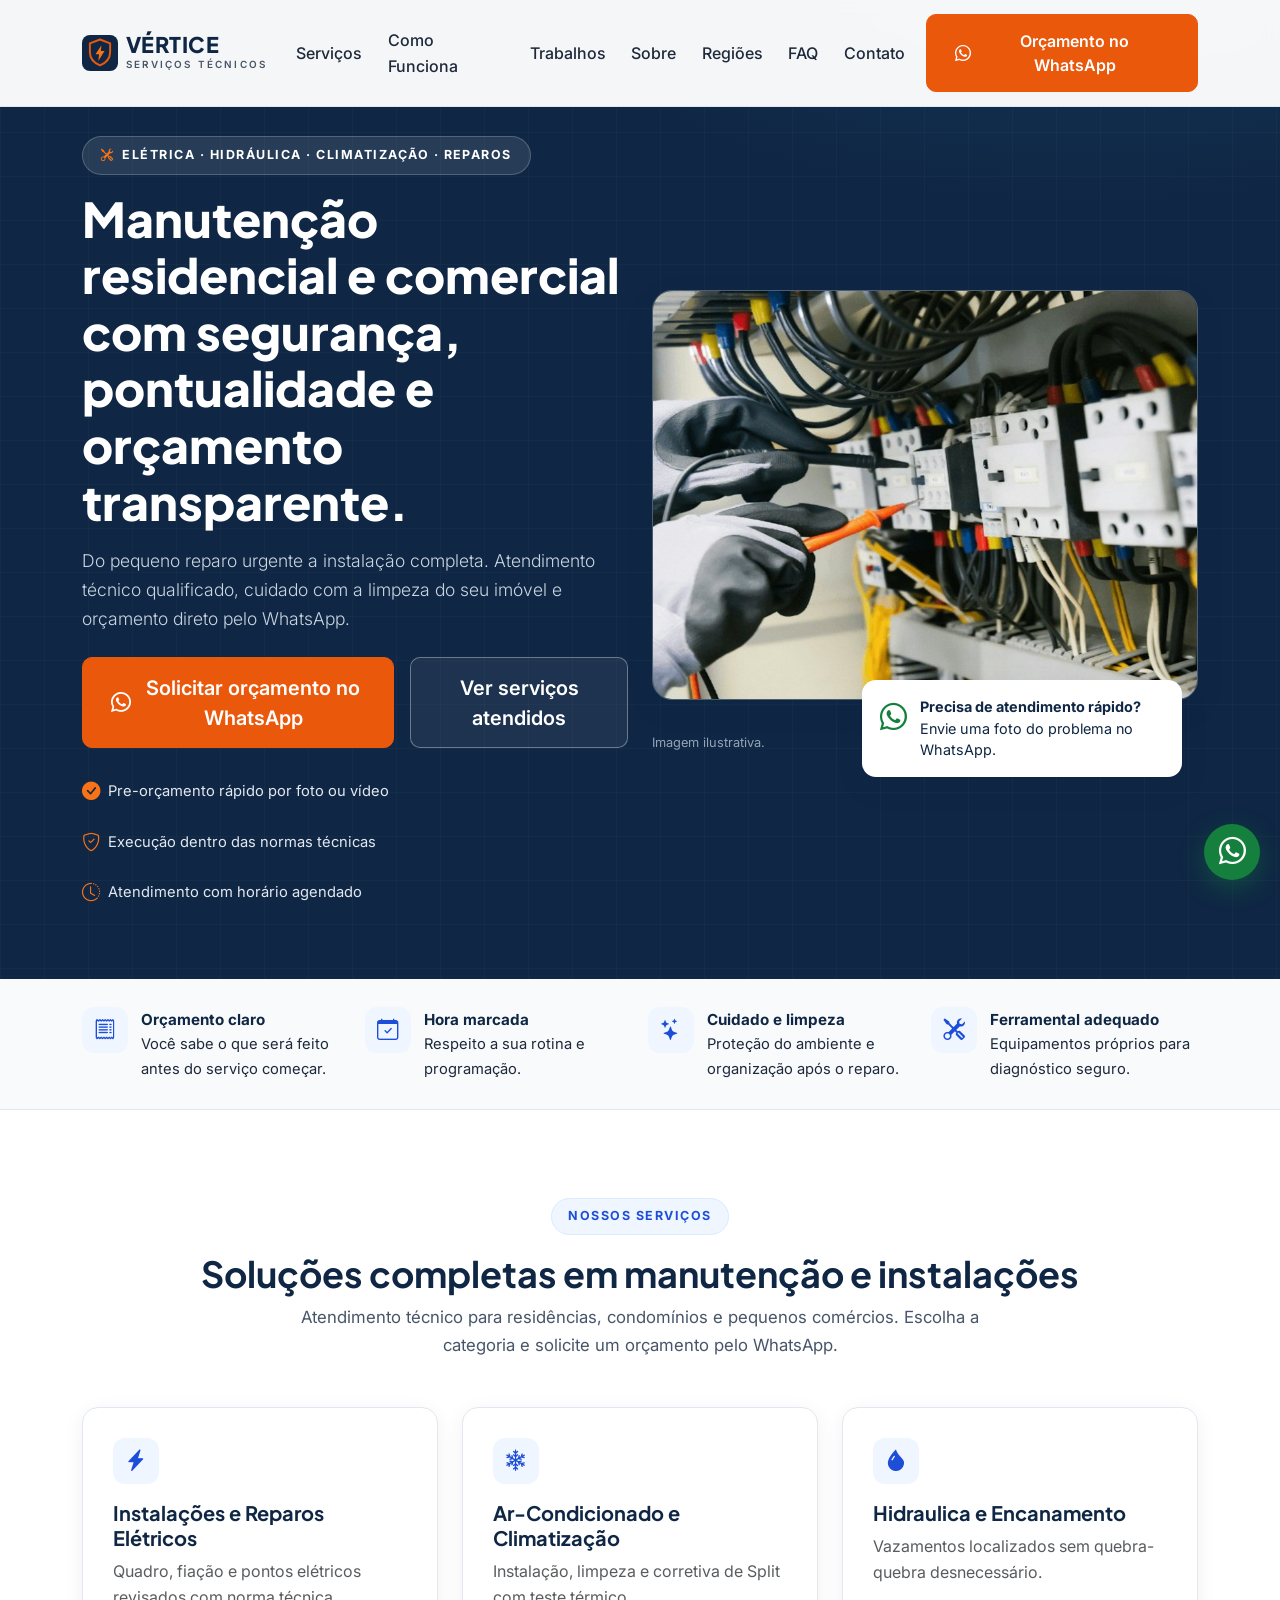
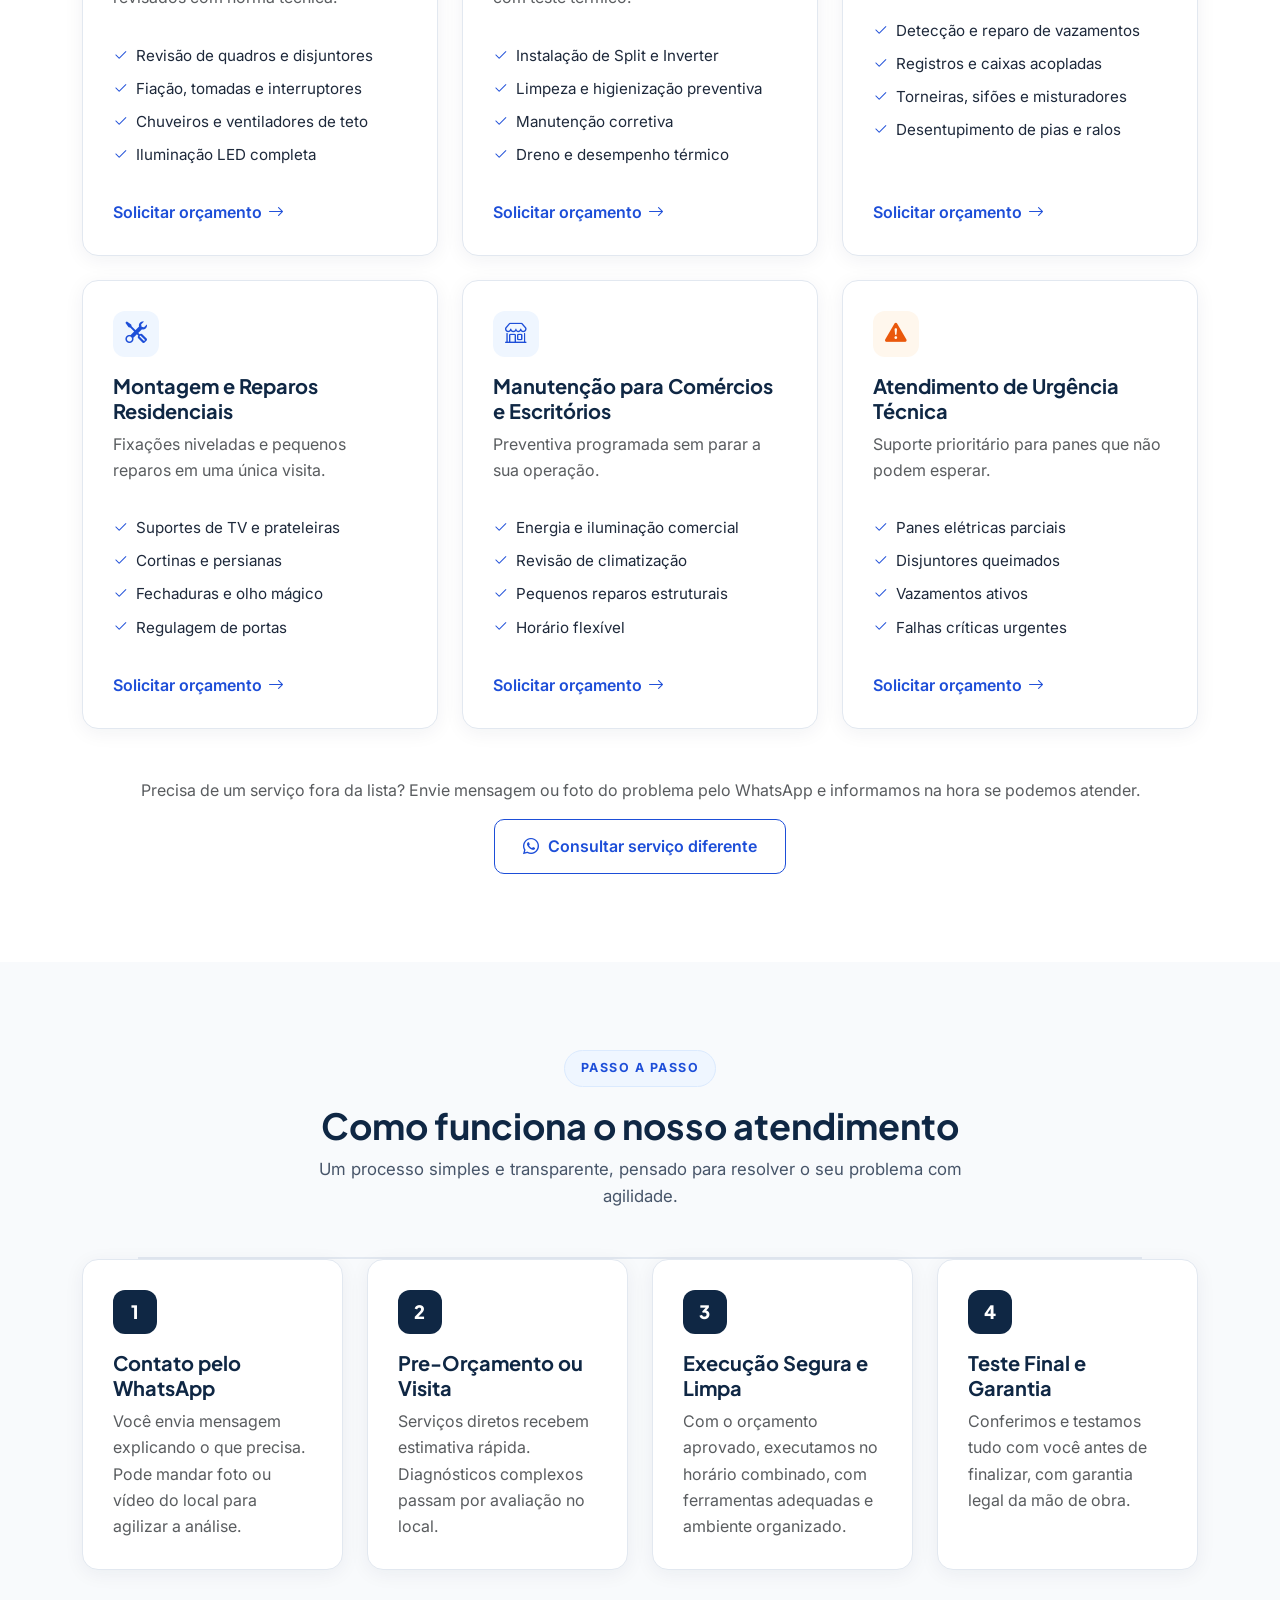
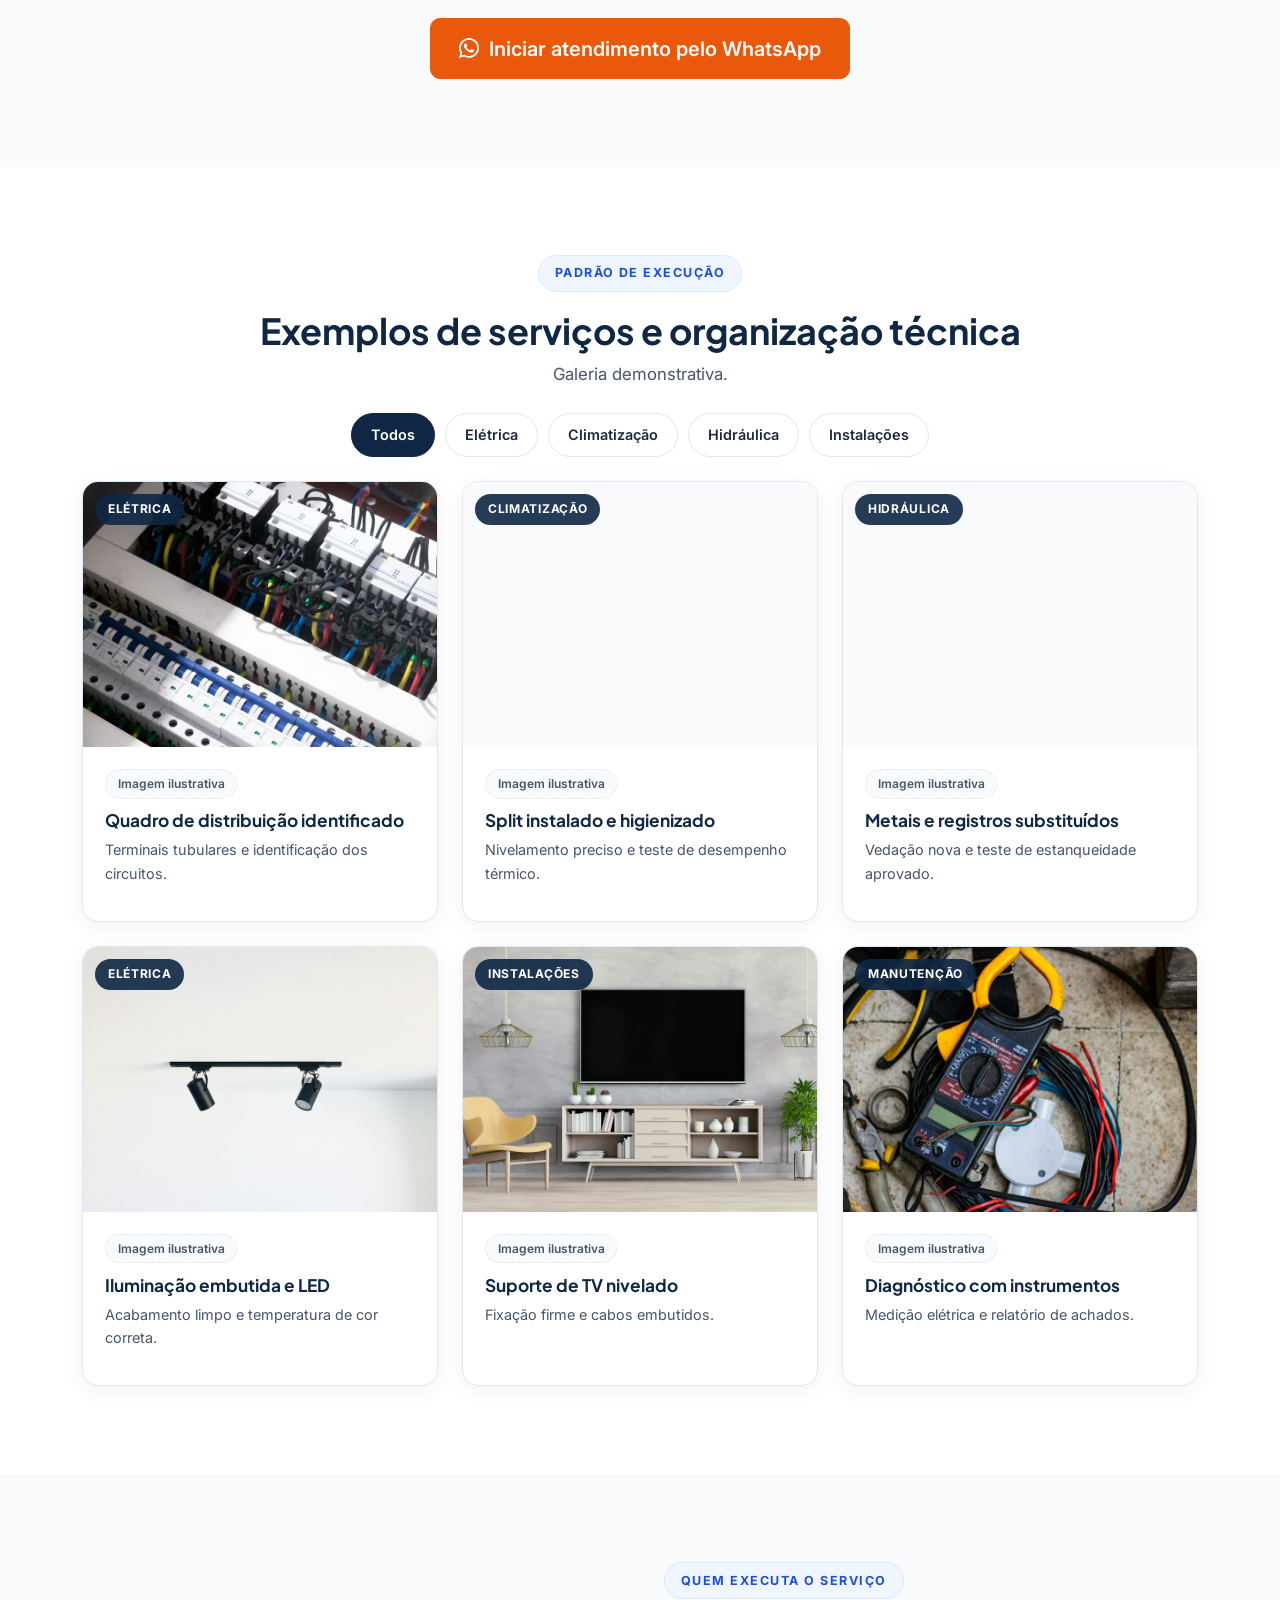
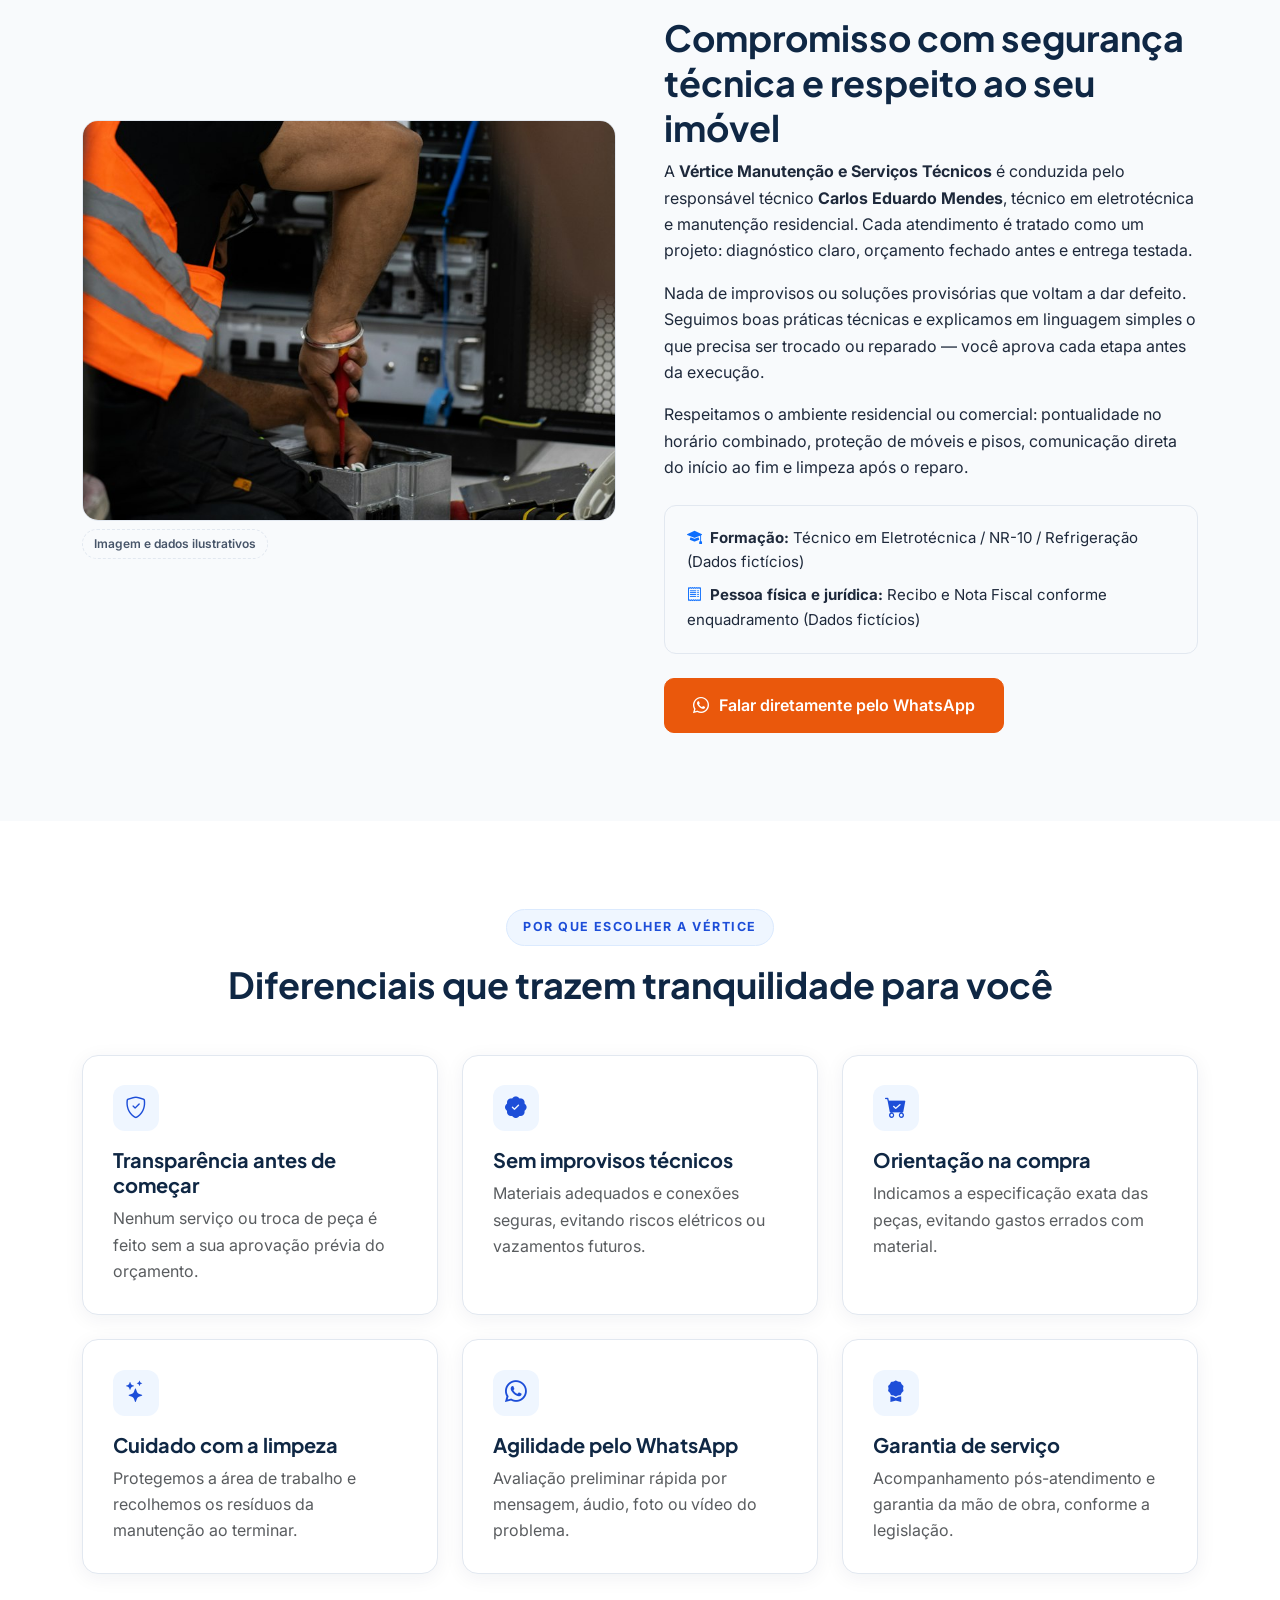
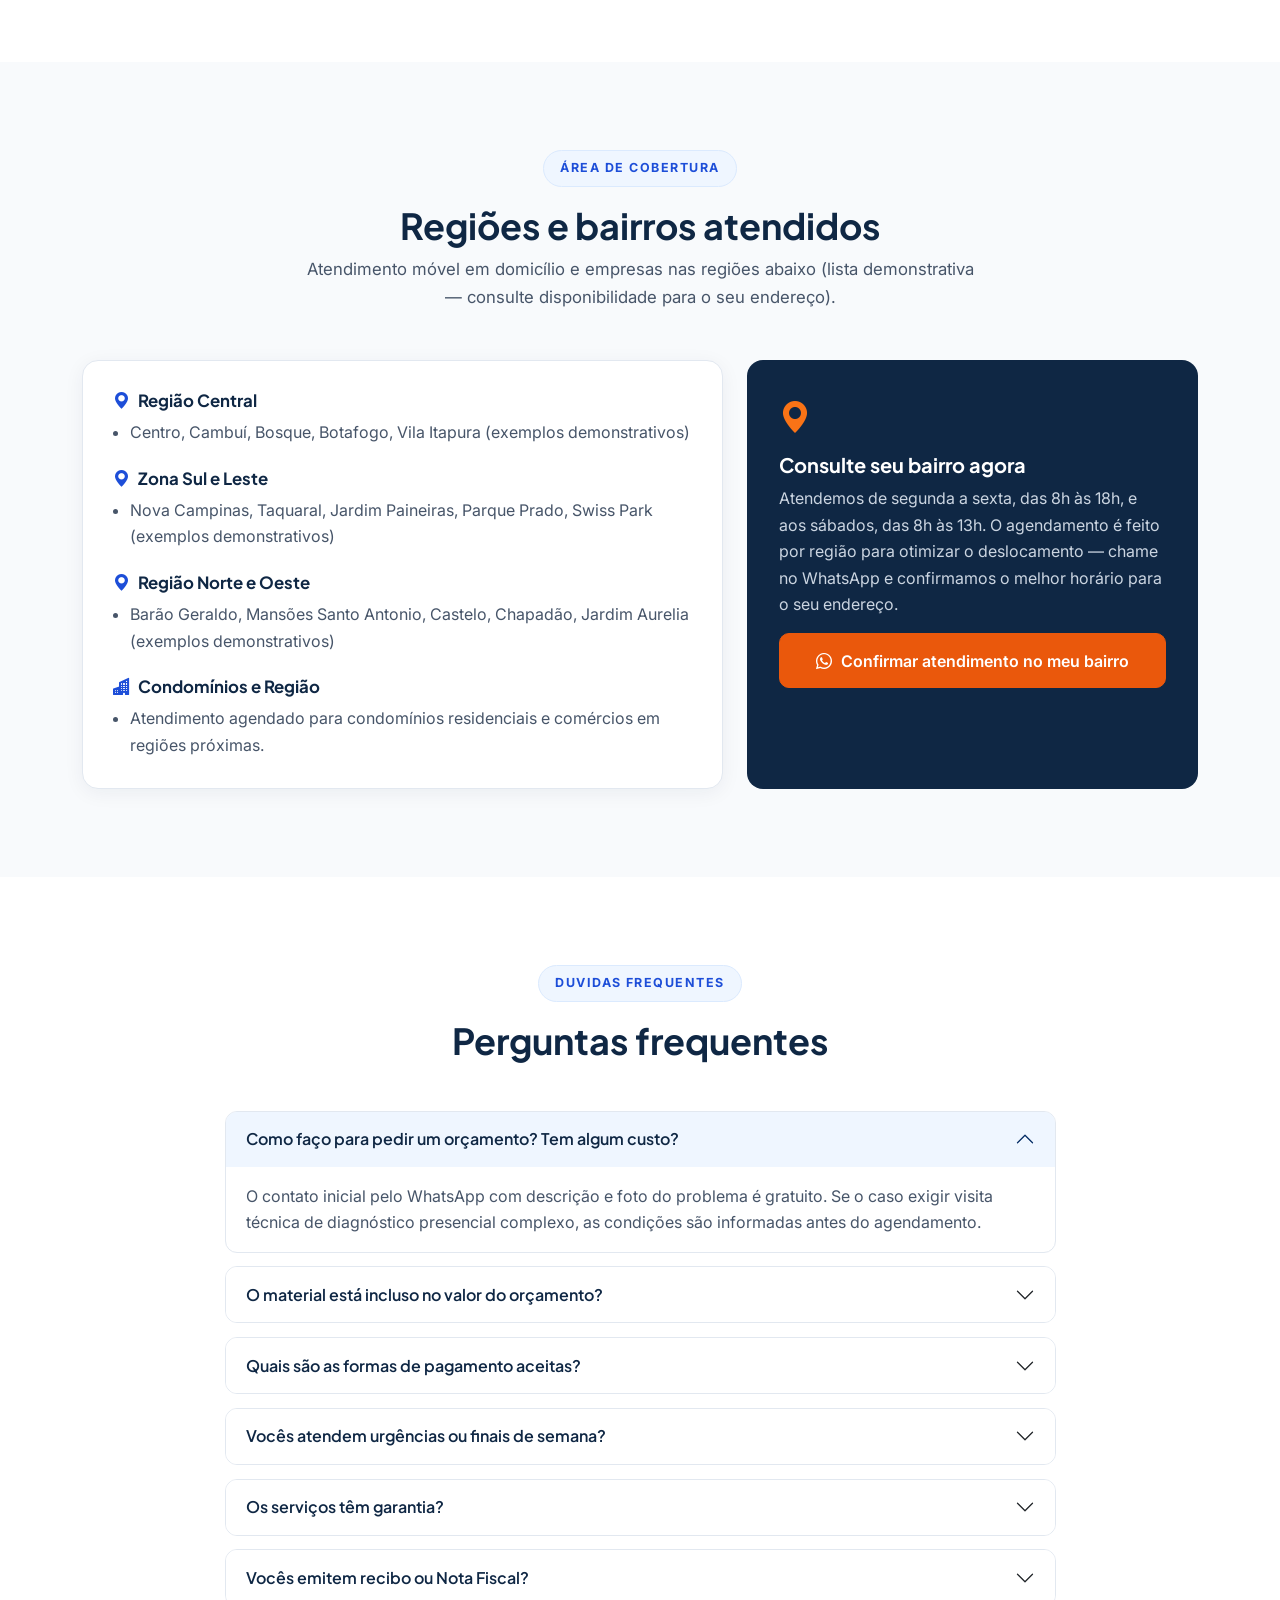
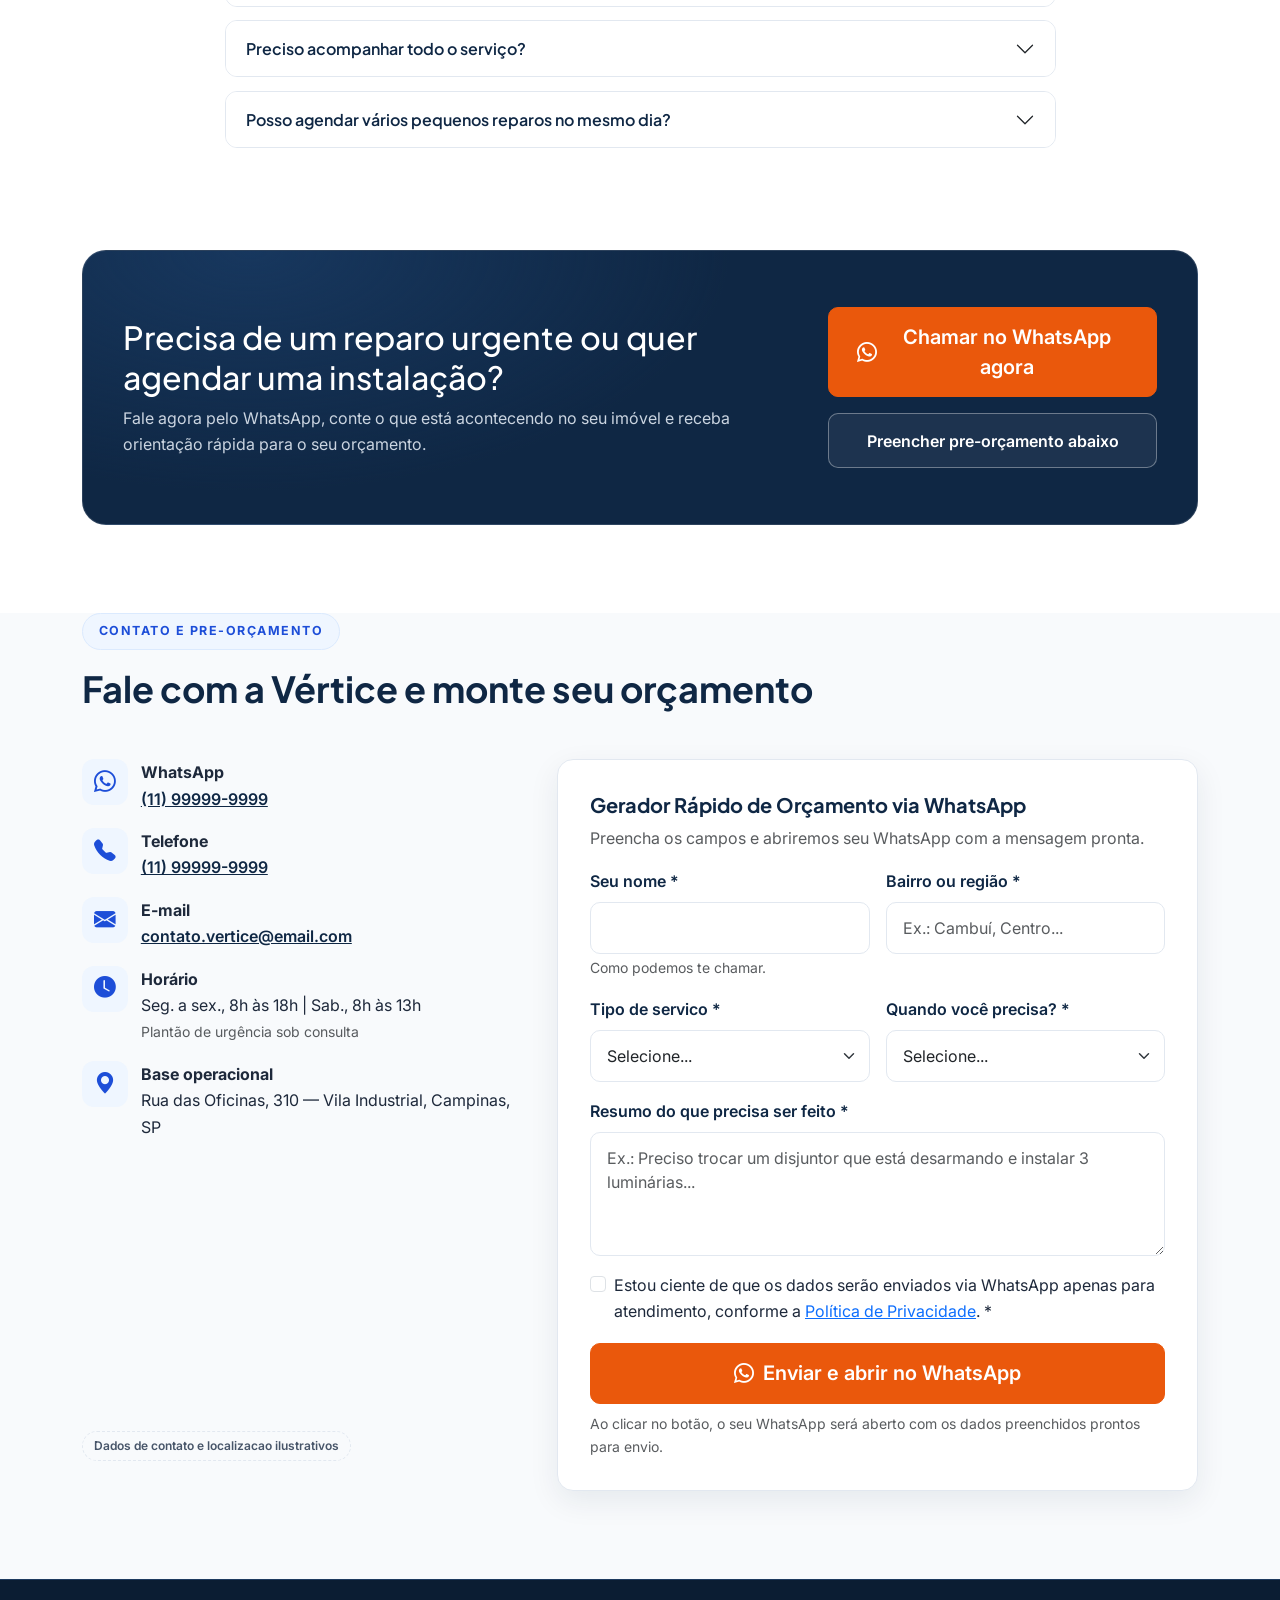
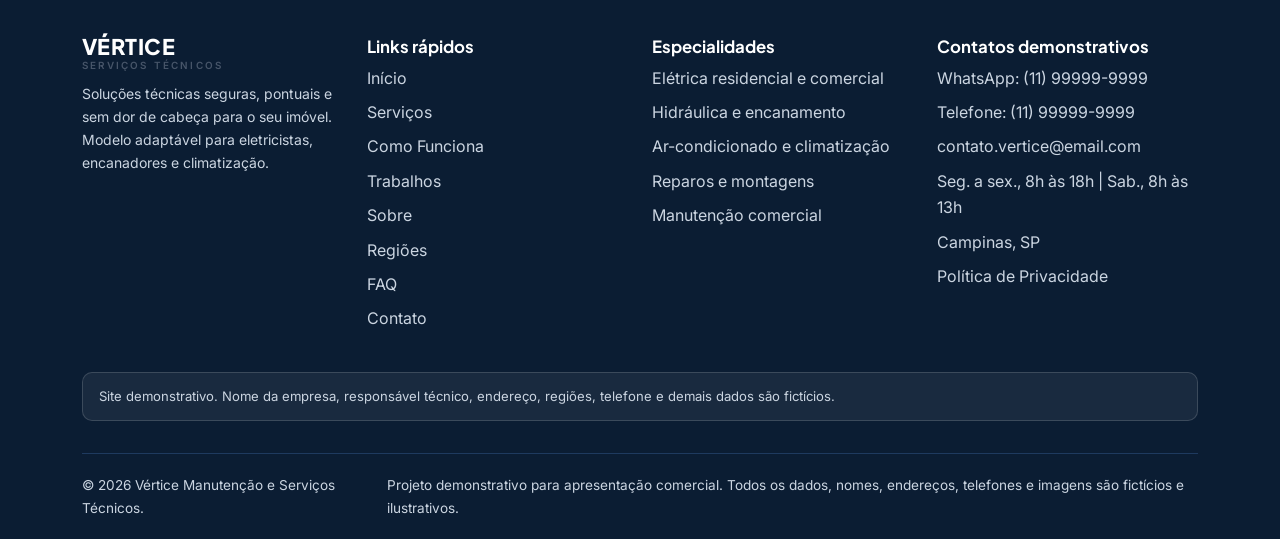
==== commit ed5d96e0: "correcao ortografica geral" ====
--- a/index.html
+++ b/index.html
@@ -3,11 +3,11 @@
 <head>
   <meta charset="UTF-8">
   <meta name="viewport" content="width=device-width, initial-scale=1.0">
-  <title>Vertice Servicos Tecnicos | Eletricista, Encanador e Climatizacao</title>
-  <meta name="description" content="Manutencao eletrica, hidraulica, ar-condicionado e reparos residenciais e comerciais. Orcamento transparente e atendimento rapido pelo WhatsApp.">
+  <title>Vértice Serviços Técnicos | Eletricista, Encanador e Climatização</title>
+  <meta name="description" content="Manutenção elétrica, hidráulica, ar-condicionado e reparos residenciais e comerciais. Orçamento transparente e atendimento rápido pelo WhatsApp.">
   <meta name="theme-color" content="#0F2744">
-  <meta property="og:title" content="Vertice Servicos Tecnicos | Eletrica, Hidraulica e Climatizacao">
-  <meta property="og:description" content="Solucoes tecnicas seguras, pontuais e sem dor de cabeca para o seu imovel.">
+  <meta property="og:title" content="Vértice Serviços Técnicos | Elétrica, Hidráulica e Climatização">
+  <meta property="og:description" content="Soluções técnicas seguras, pontuais e sem dor de cabeça para o seu imóvel.">
   <meta property="og:type" content="website">
   <meta property="og:url" content="https://www.seudominio.com.br/">
   <meta property="og:image" content="https://www.seudominio.com.br/images/hero/hero-manutencao.svg">
@@ -25,25 +25,25 @@
   </script>
 </head>
 <body>
-  <a class="skip-link" href="#conteudo">Pular para o conteudo principal</a>
+  <a class="skip-link" href="#conteudo">Pular para o conteúdo principal</a>
   <header id="siteHeader" class="site-header fixed-top">
-    <nav class="navbar navbar-expand-lg" aria-label="Navegacao principal">
-      <div class="container">
-        <a class="navbar-brand d-flex align-items-center gap-2" href="#inicio" aria-label="Vertice Servicos Tecnicos — inicio">
+    <nav class="navbar navbar-expand-lg" aria-label="Navegação principal">
+      <div class="container">
+        <a class="navbar-brand d-flex align-items-center gap-2" href="#inicio" aria-label="Vértice Serviços Técnicos — início">
           <svg width="38" height="38" viewBox="0 0 64 64" aria-hidden="true"><rect width="64" height="64" rx="14" fill="#0F2744"/><path d="M32 8 L50 15 V30 C50 41 42.5 49.5 32 54 C21.5 49.5 14 41 14 30 V15 Z" fill="none" stroke="#EA580C" stroke-width="3.5" stroke-linejoin="round"/><path d="M34.5 18 L24 34 H30.5 L29 46 L40 28.5 H33.5 Z" fill="#F97316"/></svg>
-          <span><span class="brand-name d-block">VERTICE</span><span class="brand-sub d-block">SERVICOS TECNICOS</span></span>
+          <span><span class="brand-name d-block">VÉRTICE</span><span class="brand-sub d-block">SERVIÇOS TÉCNICOS</span></span>
         </a>
-        <button class="navbar-toggler" type="button" data-bs-toggle="collapse" data-bs-target="#mainNav" aria-controls="mainNav" aria-expanded="false" aria-label="Abrir menu de navegacao"><span class="navbar-toggler-icon"></span></button>
+        <button class="navbar-toggler" type="button" data-bs-toggle="collapse" data-bs-target="#mainNav" aria-controls="mainNav" aria-expanded="false" aria-label="Abrir menu de navegação"><span class="navbar-toggler-icon"></span></button>
         <div class="collapse navbar-collapse" id="mainNav">
           <ul class="navbar-nav ms-auto align-items-lg-center">
-            <li class="nav-item"><a class="nav-link nav-link-custom" href="#servicos">Servicos</a></li>
+            <li class="nav-item"><a class="nav-link nav-link-custom" href="#servicos">Serviços</a></li>
             <li class="nav-item"><a class="nav-link nav-link-custom" href="#como-funciona">Como Funciona</a></li>
             <li class="nav-item"><a class="nav-link nav-link-custom" href="#trabalhos">Trabalhos</a></li>
             <li class="nav-item"><a class="nav-link nav-link-custom" href="#sobre">Sobre</a></li>
-            <li class="nav-item"><a class="nav-link nav-link-custom" href="#regioes">Regioes</a></li>
+            <li class="nav-item"><a class="nav-link nav-link-custom" href="#regioes">Regiões</a></li>
             <li class="nav-item"><a class="nav-link nav-link-custom" href="#faq">FAQ</a></li>
             <li class="nav-item"><a class="nav-link nav-link-custom" href="#contato">Contato</a></li>
-            <li class="nav-item ms-lg-2 mt-2 mt-lg-0"><a class="btn btn-cta-orange w-100" href="https://wa.me/5511999999999" data-whatsapp-msg="Olá! Vi o site da Vértice Serviços Técnicos e gostaria de solicitar um orçamento."><i class="bi bi-whatsapp" aria-hidden="true"></i> Orcamento no WhatsApp</a></li>
+            <li class="nav-item ms-lg-2 mt-2 mt-lg-0"><a class="btn btn-cta-orange w-100" href="https://wa.me/5511999999999" data-whatsapp-msg="Olá! Vi o site da Vértice Serviços Técnicos e gostaria de solicitar um orçamento."><i class="bi bi-whatsapp" aria-hidden="true"></i> Orçamento no WhatsApp</a></li>
           </ul>
         </div>
       </div>
@@ -54,25 +54,25 @@
       <div class="container">
         <div class="row align-items-center g-4">
           <div class="col-lg-6">
-            <span class="hero-badge mb-3"><i class="bi bi-tools" aria-hidden="true"></i> ELETRICA · HIDRAULICA · CLIMATIZACAO · REPAROS</span>
-            <h1 id="hero-title">Manutencao residencial e comercial com seguranca, pontualidade e orcamento transparente.</h1>
-            <p class="lead mt-3">Do pequeno reparo urgente a instalacao completa. Atendimento tecnico qualificado, cuidado com a limpeza do seu imovel e orcamento direto pelo WhatsApp.</p>
+            <span class="hero-badge mb-3"><i class="bi bi-tools" aria-hidden="true"></i> ELÉTRICA · HIDRÁULICA · CLIMATIZAÇÃO · REPAROS</span>
+            <h1 id="hero-title">Manutenção residencial e comercial com segurança, pontualidade e orçamento transparente.</h1>
+            <p class="lead mt-3">Do pequeno reparo urgente a instalação completa. Atendimento técnico qualificado, cuidado com a limpeza do seu imóvel e orçamento direto pelo WhatsApp.</p>
             <div class="d-flex flex-column flex-sm-row gap-3 mt-4">
-              <a class="btn btn-cta-orange btn-lg" href="https://wa.me/5511999999999" data-whatsapp-msg="Olá! Vi o site da Vértice Serviços Técnicos e gostaria de solicitar um orçamento."><i class="bi bi-whatsapp" aria-hidden="true"></i> Solicitar orcamento no WhatsApp</a>
-              <a class="btn btn-outline-light-custom btn-lg" href="#servicos">Ver servicos atendidos</a>
+              <a class="btn btn-cta-orange btn-lg" href="https://wa.me/5511999999999" data-whatsapp-msg="Olá! Vi o site da Vértice Serviços Técnicos e gostaria de solicitar um orçamento."><i class="bi bi-whatsapp" aria-hidden="true"></i> Solicitar orçamento no WhatsApp</a>
+              <a class="btn btn-outline-light-custom btn-lg" href="#servicos">Ver serviços atendidos</a>
             </div>
             <div class="hero-trust">
-              <span><i class="bi bi-check-circle-fill" aria-hidden="true"></i> Pre-orcamento rapido por foto ou video</span>
-              <span><i class="bi bi-shield-check" aria-hidden="true"></i> Execucao dentro das normas tecnicas</span>
-              <span><i class="bi bi-clock-history" aria-hidden="true"></i> Atendimento com horario agendado</span>
+              <span><i class="bi bi-check-circle-fill" aria-hidden="true"></i> Pre-orçamento rápido por foto ou vídeo</span>
+              <span><i class="bi bi-shield-check" aria-hidden="true"></i> Execução dentro das normas técnicas</span>
+              <span><i class="bi bi-clock-history" aria-hidden="true"></i> Atendimento com horário agendado</span>
             </div>
           </div>
           <div class="col-lg-6">
             <div class="hero-media">
-              <img class="main" src="images/hero/hero-manutencao.jpg" alt="Tecnico uniformizado verificando painel eletrico com ferramentas organizadas" width="800" height="600" fetchpriority="high">
+              <img class="main" src="images/hero/hero-manutencao.jpg" alt="Técnico uniformizado verificando painel elétrico com ferramentas organizadas" width="800" height="600" fetchpriority="high">
               <div class="hero-float-card">
                 <i class="bi bi-whatsapp" aria-hidden="true"></i>
-                <p><strong>Precisa de atendimento rapido?</strong> Envie uma foto do problema no WhatsApp.</p>
+                <p><strong>Precisa de atendimento rápido?</strong> Envie uma foto do problema no WhatsApp.</p>
               </div>
               <p class="hero-caption mb-0">Imagem ilustrativa.</p>
             </div>
@@ -83,68 +83,68 @@
     <div class="trust-bar" role="region" aria-label="Compromissos de atendimento">
       <div class="container">
         <div class="row g-3">
-          <div class="col-md-6 col-lg-3 reveal"><div class="trust-item"><span class="icon-box"><i class="bi bi-receipt" aria-hidden="true"></i></span><p><strong>Orcamento claro</strong> Voce sabe o que sera feito antes do servico comecar.</p></div></div>
-          <div class="col-md-6 col-lg-3 reveal"><div class="trust-item"><span class="icon-box"><i class="bi bi-calendar-check" aria-hidden="true"></i></span><p><strong>Hora marcada</strong> Respeito a sua rotina e programacao.</p></div></div>
-          <div class="col-md-6 col-lg-3 reveal"><div class="trust-item"><span class="icon-box"><i class="bi bi-stars" aria-hidden="true"></i></span><p><strong>Cuidado e limpeza</strong> Protecao do ambiente e organizacao apos o reparo.</p></div></div>
-          <div class="col-md-6 col-lg-3 reveal"><div class="trust-item"><span class="icon-box"><i class="bi bi-tools" aria-hidden="true"></i></span><p><strong>Ferramental adequado</strong> Equipamentos proprios para diagnostico seguro.</p></div></div>
+          <div class="col-md-6 col-lg-3 reveal"><div class="trust-item"><span class="icon-box"><i class="bi bi-receipt" aria-hidden="true"></i></span><p><strong>Orçamento claro</strong> Você sabe o que será feito antes do serviço começar.</p></div></div>
+          <div class="col-md-6 col-lg-3 reveal"><div class="trust-item"><span class="icon-box"><i class="bi bi-calendar-check" aria-hidden="true"></i></span><p><strong>Hora marcada</strong> Respeito a sua rotina e programação.</p></div></div>
+          <div class="col-md-6 col-lg-3 reveal"><div class="trust-item"><span class="icon-box"><i class="bi bi-stars" aria-hidden="true"></i></span><p><strong>Cuidado e limpeza</strong> Proteção do ambiente e organização após o reparo.</p></div></div>
+          <div class="col-md-6 col-lg-3 reveal"><div class="trust-item"><span class="icon-box"><i class="bi bi-tools" aria-hidden="true"></i></span><p><strong>Ferramental adequado</strong> Equipamentos próprios para diagnóstico seguro.</p></div></div>
         </div>
       </div>
     </div>
     <section id="servicos" class="section-padding" aria-labelledby="servicos-title">
       <div class="container">
         <div class="section-header center text-center mb-5 reveal">
-          <span class="eyebrow-badge">Nossos servicos</span>
-          <h2 class="section-title" id="servicos-title">Solucoes completas em manutencao e instalacoes</h2>
-          <p class="section-subtitle mx-auto">Atendimento tecnico para residencias, condominios e pequenos comercios. Escolha a categoria e solicite um orcamento pelo WhatsApp.</p>
+          <span class="eyebrow-badge">Nossos serviços</span>
+          <h2 class="section-title" id="servicos-title">Soluções completas em manutenção e instalações</h2>
+          <p class="section-subtitle mx-auto">Atendimento técnico para residências, condomínios e pequenos comércios. Escolha a categoria e solicite um orçamento pelo WhatsApp.</p>
         </div>
         <!-- [ADAPTACAO]: remova ou duplique cards se o cliente for so eletricista/encanador -->
         <div class="row g-4">
           <div class="col-md-6 col-lg-4 reveal"><article class="service-card h-100">
             <span class="icon-box mb-3"><i class="bi bi-lightning-charge-fill" aria-hidden="true"></i></span>
-            <h3>Instalacoes e Reparos Eletricos</h3>
-            <p class="text-muted">Quadro, fiacao e pontos eletricos revisados com norma tecnica.</p>
-            <ul class="check-list"><li><i class="bi bi-check2" aria-hidden="true"></i> Revisao de quadros e disjuntores</li><li><i class="bi bi-check2" aria-hidden="true"></i> Fiacao, tomadas e interruptores</li><li><i class="bi bi-check2" aria-hidden="true"></i> Chuveiros e ventiladores de teto</li><li><i class="bi bi-check2" aria-hidden="true"></i> Iluminacao LED completa</li></ul>
-            <a class="card-link mt-auto" href="https://wa.me/5511999999999" data-whatsapp-msg="Olá! Gostaria de solicitar um orçamento para serviço de Elétrica.">Solicitar orcamento <i class="bi bi-arrow-right" aria-hidden="true"></i></a>
+            <h3>Instalações e Reparos Elétricos</h3>
+            <p class="text-muted">Quadro, fiação e pontos elétricos revisados com norma técnica.</p>
+            <ul class="check-list"><li><i class="bi bi-check2" aria-hidden="true"></i> Revisão de quadros e disjuntores</li><li><i class="bi bi-check2" aria-hidden="true"></i> Fiação, tomadas e interruptores</li><li><i class="bi bi-check2" aria-hidden="true"></i> Chuveiros e ventiladores de teto</li><li><i class="bi bi-check2" aria-hidden="true"></i> Iluminação LED completa</li></ul>
+            <a class="card-link mt-auto" href="https://wa.me/5511999999999" data-whatsapp-msg="Olá! Gostaria de solicitar um orçamento para serviço de Elétrica.">Solicitar orçamento <i class="bi bi-arrow-right" aria-hidden="true"></i></a>
           </article></div>
           <div class="col-md-6 col-lg-4 reveal"><article class="service-card h-100">
             <span class="icon-box mb-3"><i class="bi bi-snow2" aria-hidden="true"></i></span>
-            <h3>Ar-Condicionado e Climatizacao</h3>
-            <p class="text-muted">Instalacao, limpeza e corretiva de Split com teste termico.</p>
-            <ul class="check-list"><li><i class="bi bi-check2" aria-hidden="true"></i> Instalacao de Split e Inverter</li><li><i class="bi bi-check2" aria-hidden="true"></i> Limpeza e higienizacao preventiva</li><li><i class="bi bi-check2" aria-hidden="true"></i> Manutencao corretiva</li><li><i class="bi bi-check2" aria-hidden="true"></i> Dreno e desempenho termico</li></ul>
-            <a class="card-link mt-auto" href="https://wa.me/5511999999999" data-whatsapp-msg="Olá! Gostaria de solicitar um orçamento para serviço de Ar-Condicionado / Climatização.">Solicitar orcamento <i class="bi bi-arrow-right" aria-hidden="true"></i></a>
+            <h3>Ar-Condicionado e Climatização</h3>
+            <p class="text-muted">Instalação, limpeza e corretiva de Split com teste térmico.</p>
+            <ul class="check-list"><li><i class="bi bi-check2" aria-hidden="true"></i> Instalação de Split e Inverter</li><li><i class="bi bi-check2" aria-hidden="true"></i> Limpeza e higienização preventiva</li><li><i class="bi bi-check2" aria-hidden="true"></i> Manutenção corretiva</li><li><i class="bi bi-check2" aria-hidden="true"></i> Dreno e desempenho térmico</li></ul>
+            <a class="card-link mt-auto" href="https://wa.me/5511999999999" data-whatsapp-msg="Olá! Gostaria de solicitar um orçamento para serviço de Ar-Condicionado / Climatização.">Solicitar orçamento <i class="bi bi-arrow-right" aria-hidden="true"></i></a>
           </article></div>
           <div class="col-md-6 col-lg-4 reveal"><article class="service-card h-100">
             <span class="icon-box mb-3"><i class="bi bi-droplet-fill" aria-hidden="true"></i></span>
             <h3>Hidraulica e Encanamento</h3>
-            <p class="text-muted">Vazamentos localizados sem quebra-quebra desnecessario.</p>
-            <ul class="check-list"><li><i class="bi bi-check2" aria-hidden="true"></i> Deteccao e reparo de vazamentos</li><li><i class="bi bi-check2" aria-hidden="true"></i> Registros e caixas acopladas</li><li><i class="bi bi-check2" aria-hidden="true"></i> Torneiras, sifoes e misturadores</li><li><i class="bi bi-check2" aria-hidden="true"></i> Desentupimento de pias e ralos</li></ul>
-            <a class="card-link mt-auto" href="https://wa.me/5511999999999" data-whatsapp-msg="Olá! Gostaria de solicitar um orçamento para serviço de Hidráulica / Encanamento.">Solicitar orcamento <i class="bi bi-arrow-right" aria-hidden="true"></i></a>
+            <p class="text-muted">Vazamentos localizados sem quebra-quebra desnecessário.</p>
+            <ul class="check-list"><li><i class="bi bi-check2" aria-hidden="true"></i> Detecção e reparo de vazamentos</li><li><i class="bi bi-check2" aria-hidden="true"></i> Registros e caixas acopladas</li><li><i class="bi bi-check2" aria-hidden="true"></i> Torneiras, sifões e misturadores</li><li><i class="bi bi-check2" aria-hidden="true"></i> Desentupimento de pias e ralos</li></ul>
+            <a class="card-link mt-auto" href="https://wa.me/5511999999999" data-whatsapp-msg="Olá! Gostaria de solicitar um orçamento para serviço de Hidráulica / Encanamento.">Solicitar orçamento <i class="bi bi-arrow-right" aria-hidden="true"></i></a>
           </article></div>
           <div class="col-md-6 col-lg-4 reveal"><article class="service-card h-100">
             <span class="icon-box mb-3"><i class="bi bi-tools" aria-hidden="true"></i></span>
             <h3>Montagem e Reparos Residenciais</h3>
-            <p class="text-muted">Fixacoes niveladas e pequenos reparos em uma unica visita.</p>
-            <ul class="check-list"><li><i class="bi bi-check2" aria-hidden="true"></i> Suportes de TV e prateleiras</li><li><i class="bi bi-check2" aria-hidden="true"></i> Cortinas e persianas</li><li><i class="bi bi-check2" aria-hidden="true"></i> Fechaduras e olho magico</li><li><i class="bi bi-check2" aria-hidden="true"></i> Regulagem de portas</li></ul>
-            <a class="card-link mt-auto" href="https://wa.me/5511999999999" data-whatsapp-msg="Olá! Gostaria de solicitar um orçamento para Instalações e Reparos Residenciais.">Solicitar orcamento <i class="bi bi-arrow-right" aria-hidden="true"></i></a>
+            <p class="text-muted">Fixações niveladas e pequenos reparos em uma única visita.</p>
+            <ul class="check-list"><li><i class="bi bi-check2" aria-hidden="true"></i> Suportes de TV e prateleiras</li><li><i class="bi bi-check2" aria-hidden="true"></i> Cortinas e persianas</li><li><i class="bi bi-check2" aria-hidden="true"></i> Fechaduras e olho mágico</li><li><i class="bi bi-check2" aria-hidden="true"></i> Regulagem de portas</li></ul>
+            <a class="card-link mt-auto" href="https://wa.me/5511999999999" data-whatsapp-msg="Olá! Gostaria de solicitar um orçamento para Instalações e Reparos Residenciais.">Solicitar orçamento <i class="bi bi-arrow-right" aria-hidden="true"></i></a>
           </article></div>
           <div class="col-md-6 col-lg-4 reveal"><article class="service-card h-100">
             <span class="icon-box mb-3"><i class="bi bi-shop" aria-hidden="true"></i></span>
-            <h3>Manutencao para Comercios e Escritorios</h3>
-            <p class="text-muted">Preventiva programada sem parar a sua operacao.</p>
-            <ul class="check-list"><li><i class="bi bi-check2" aria-hidden="true"></i> Energia e iluminacao comercial</li><li><i class="bi bi-check2" aria-hidden="true"></i> Revisao de climatizacao</li><li><i class="bi bi-check2" aria-hidden="true"></i> Pequenos reparos estruturais</li><li><i class="bi bi-check2" aria-hidden="true"></i> Horario flexivel</li></ul>
-            <a class="card-link mt-auto" href="https://wa.me/5511999999999" data-whatsapp-msg="Olá! Gostaria de solicitar um orçamento de manutenção para comércio/escritório.">Solicitar orcamento <i class="bi bi-arrow-right" aria-hidden="true"></i></a>
+            <h3>Manutenção para Comércios e Escritórios</h3>
+            <p class="text-muted">Preventiva programada sem parar a sua operação.</p>
+            <ul class="check-list"><li><i class="bi bi-check2" aria-hidden="true"></i> Energia e iluminação comercial</li><li><i class="bi bi-check2" aria-hidden="true"></i> Revisão de climatização</li><li><i class="bi bi-check2" aria-hidden="true"></i> Pequenos reparos estruturais</li><li><i class="bi bi-check2" aria-hidden="true"></i> Horário flexível</li></ul>
+            <a class="card-link mt-auto" href="https://wa.me/5511999999999" data-whatsapp-msg="Olá! Gostaria de solicitar um orçamento de manutenção para comércio/escritório.">Solicitar orçamento <i class="bi bi-arrow-right" aria-hidden="true"></i></a>
           </article></div>
           <div class="col-md-6 col-lg-4 reveal"><article class="service-card h-100">
             <span class="icon-box accent mb-3"><i class="bi bi-exclamation-triangle-fill" aria-hidden="true"></i></span>
-            <h3>Atendimento de Urgencia Tecnica</h3>
-            <p class="text-muted">Suporte prioritario para panes que nao podem esperar.</p>
-            <ul class="check-list"><li><i class="bi bi-check2" aria-hidden="true"></i> Panes eletricas parciais</li><li><i class="bi bi-check2" aria-hidden="true"></i> Disjuntores queimados</li><li><i class="bi bi-check2" aria-hidden="true"></i> Vazamentos ativos</li><li><i class="bi bi-check2" aria-hidden="true"></i> Falhas criticas urgentes</li></ul>
-            <a class="card-link mt-auto" href="https://wa.me/5511999999999" data-whatsapp-msg="Olá! Preciso de atendimento técnico de urgência. Podem me ajudar?">Solicitar orcamento <i class="bi bi-arrow-right" aria-hidden="true"></i></a>
+            <h3>Atendimento de Urgência Técnica</h3>
+            <p class="text-muted">Suporte prioritário para panes que não podem esperar.</p>
+            <ul class="check-list"><li><i class="bi bi-check2" aria-hidden="true"></i> Panes elétricas parciais</li><li><i class="bi bi-check2" aria-hidden="true"></i> Disjuntores queimados</li><li><i class="bi bi-check2" aria-hidden="true"></i> Vazamentos ativos</li><li><i class="bi bi-check2" aria-hidden="true"></i> Falhas críticas urgentes</li></ul>
+            <a class="card-link mt-auto" href="https://wa.me/5511999999999" data-whatsapp-msg="Olá! Preciso de atendimento técnico de urgência. Podem me ajudar?">Solicitar orçamento <i class="bi bi-arrow-right" aria-hidden="true"></i></a>
           </article></div>
         </div>
         <div class="text-center mt-5 reveal">
-          <p class="text-muted">Precisa de um servico fora da lista? Envie mensagem ou foto do problema pelo WhatsApp e informamos na hora se podemos atender.</p>
-          <a class="btn btn-outline-navy" href="https://wa.me/5511999999999" data-whatsapp-msg="Olá! Vi o site da Vértice Serviços Técnicos e gostaria de solicitar um orçamento."><i class="bi bi-whatsapp" aria-hidden="true"></i> Consultar servico diferente</a>
+          <p class="text-muted">Precisa de um serviço fora da lista? Envie mensagem ou foto do problema pelo WhatsApp e informamos na hora se podemos atender.</p>
+          <a class="btn btn-outline-navy" href="https://wa.me/5511999999999" data-whatsapp-msg="Olá! Vi o site da Vértice Serviços Técnicos e gostaria de solicitar um orçamento."><i class="bi bi-whatsapp" aria-hidden="true"></i> Consultar serviço diferente</a>
         </div>
       </div>
     </section>
@@ -156,10 +156,10 @@
           <p class="section-subtitle mx-auto">Um processo simples e transparente, pensado para resolver o seu problema com agilidade.</p>
         </div>
         <div class="row g-4 steps-line steps-timeline">
-          <div class="col-lg-3 reveal"><div class="step-card"><span class="step-number">1</span><h3>Contato pelo WhatsApp</h3><p class="text-muted mb-0">Voce envia mensagem explicando o que precisa. Pode mandar foto ou video do local para agilizar a analise.</p></div></div>
-          <div class="col-lg-3 reveal"><div class="step-card"><span class="step-number">2</span><h3>Pre-Orcamento ou Visita</h3><p class="text-muted mb-0">Servicos diretos recebem estimativa rapida. Diagnosticos complexos passam por avaliacao no local.</p></div></div>
-          <div class="col-lg-3 reveal"><div class="step-card"><span class="step-number">3</span><h3>Execucao Segura e Limpa</h3><p class="text-muted mb-0">Com o orcamento aprovado, executamos no horario combinado, com ferramentas adequadas e ambiente organizado.</p></div></div>
-          <div class="col-lg-3 reveal"><div class="step-card"><span class="step-number">4</span><h3>Teste Final e Garantia</h3><p class="text-muted mb-0">Conferimos e testamos tudo com voce antes de finalizar, com garantia legal da mao de obra.</p></div></div>
+          <div class="col-lg-3 reveal"><div class="step-card"><span class="step-number">1</span><h3>Contato pelo WhatsApp</h3><p class="text-muted mb-0">Você envia mensagem explicando o que precisa. Pode mandar foto ou vídeo do local para agilizar a análise.</p></div></div>
+          <div class="col-lg-3 reveal"><div class="step-card"><span class="step-number">2</span><h3>Pre-Orçamento ou Visita</h3><p class="text-muted mb-0">Serviços diretos recebem estimativa rápida. Diagnósticos complexos passam por avaliação no local.</p></div></div>
+          <div class="col-lg-3 reveal"><div class="step-card"><span class="step-number">3</span><h3>Execução Segura e Limpa</h3><p class="text-muted mb-0">Com o orçamento aprovado, executamos no horário combinado, com ferramentas adequadas e ambiente organizado.</p></div></div>
+          <div class="col-lg-3 reveal"><div class="step-card"><span class="step-number">4</span><h3>Teste Final e Garantia</h3><p class="text-muted mb-0">Conferimos e testamos tudo com você antes de finalizar, com garantia legal da mão de obra.</p></div></div>
         </div>
         <div class="text-center mt-5 reveal">
           <a class="btn btn-cta-orange btn-lg" href="https://wa.me/5511999999999" data-whatsapp-msg="Olá! Vi o site da Vértice Serviços Técnicos e gostaria de solicitar um orçamento."><i class="bi bi-whatsapp" aria-hidden="true"></i> Iniciar atendimento pelo WhatsApp</a>
@@ -169,24 +169,24 @@
     <section id="trabalhos" class="section-padding" aria-labelledby="trab-title">
       <div class="container">
         <div class="section-header center text-center mb-4 reveal">
-          <span class="eyebrow-badge">Padrao de execucao</span>
-          <h2 class="section-title" id="trab-title">Exemplos de servicos e organizacao tecnica</h2>
+          <span class="eyebrow-badge">Padrão de execução</span>
+          <h2 class="section-title" id="trab-title">Exemplos de serviços e organização técnica</h2>
           <p class="section-subtitle mx-auto">Galeria demonstrativa.</p>
         </div>
         <div class="filter-pills justify-content-center mb-4 reveal" role="group" aria-label="Filtrar trabalhos por categoria">
           <button type="button" class="btn" data-filter="all" aria-pressed="true">Todos</button>
-          <button type="button" class="btn" data-filter="eletrica" aria-pressed="false">Eletrica</button>
-          <button type="button" class="btn" data-filter="climatizacao" aria-pressed="false">Climatizacao</button>
-          <button type="button" class="btn" data-filter="hidraulica" aria-pressed="false">Hidraulica</button>
-          <button type="button" class="btn" data-filter="instalacoes" aria-pressed="false">Instalacoes</button>
+          <button type="button" class="btn" data-filter="eletrica" aria-pressed="false">Elétrica</button>
+          <button type="button" class="btn" data-filter="climatizacao" aria-pressed="false">Climatização</button>
+          <button type="button" class="btn" data-filter="hidraulica" aria-pressed="false">Hidráulica</button>
+          <button type="button" class="btn" data-filter="instalacoes" aria-pressed="false">Instalações</button>
         </div>
         <div class="row g-4" id="galleryGrid">
-          <div class="col-md-6 col-lg-4 reveal"><article class="gallery-card" tabindex="0" role="button" aria-label="Ampliar: quadro de distribuicao" data-category="eletrica" data-label="Eletrica" data-title="Quadro de distribuicao identificado" data-desc="Montagem e identificacao de quadro residencial." data-detail="Inclui: terminais tubulares, identificacao dos circuitos, torque de barramentos e teste de disjuntores."><div class="img-wrap"><img src="images/gallery/trabalho-eletrica-quadro.jpg" alt="Quadro de distribuicao com disjuntores alinhados e circuitos identificados" width="800" height="600" loading="lazy" decoding="async"><span class="cat-badge">Eletrica</span></div><div class="g-body"><span class="demo-badge">Imagem ilustrativa</span><h3>Quadro de distribuicao identificado</h3><p>Terminais tubulares e identificacao dos circuitos.</p></div></article></div>
-          <div class="col-md-6 col-lg-4 reveal"><article class="gallery-card" tabindex="0" role="button" aria-label="Ampliar: ar-condicionado split" data-category="climatizacao" data-label="Climatizacao" data-title="Split instalado e higienizado" data-desc="Instalacao nivelada e higienizacao de Split." data-detail="Inclui: suporte nivelado, vedacao da passagem, higienizacao de filtros e teste termico."><div class="img-wrap"><img src="images/gallery/trabalho-ar-split.jpg" alt="Aparelho de ar-condicionado Split instalado em sala residencial" width="800" height="600" loading="lazy" decoding="async"><span class="cat-badge">Climatizacao</span></div><div class="g-body"><span class="demo-badge">Imagem ilustrativa</span><h3>Split instalado e higienizado</h3><p>Nivelamento preciso e teste de desempenho termico.</p></div></article></div>
-          <div class="col-md-6 col-lg-4 reveal"><article class="gallery-card" tabindex="0" role="button" aria-label="Ampliar: metais sanitarios" data-category="hidraulica" data-label="Hidraulica" data-title="Metais e registros substituidos" data-desc="Troca de metais, sifao e registros de parede." data-detail="Inclui: vedantes novos, teste de estanqueidade e regulagem de vazao."><div class="img-wrap"><img src="images/gallery/trabalho-hidraulica-metais.jpg" alt="Torneira e conexoes hidraulicas instaladas sem vazamento" width="800" height="600" loading="lazy" decoding="async"><span class="cat-badge">Hidraulica</span></div><div class="g-body"><span class="demo-badge">Imagem ilustrativa</span><h3>Metais e registros substituidos</h3><p>Vedacao nova e teste de estanqueidade aprovado.</p></div></article></div>
-          <div class="col-md-6 col-lg-4 reveal"><article class="gallery-card" tabindex="0" role="button" aria-label="Ampliar: iluminacao LED" data-category="eletrica" data-label="Eletrica" data-title="Iluminacao embutida e LED" data-desc="Spots, pendentes e fitas de LED." data-detail="Inclui: recorte preciso, drivers dimensionados e circuitos por ambiente."><div class="img-wrap"><img src="images/gallery/trabalho-iluminacao-led.jpg" alt="Spots embutidos e perfis de LED instalados em ambiente interno" width="800" height="600" loading="lazy" decoding="async"><span class="cat-badge">Eletrica</span></div><div class="g-body"><span class="demo-badge">Imagem ilustrativa</span><h3>Iluminacao embutida e LED</h3><p>Acabamento limpo e temperatura de cor correta.</p></div></article></div>
-          <div class="col-md-6 col-lg-4 reveal"><article class="gallery-card" tabindex="0" role="button" aria-label="Ampliar: suporte de TV" data-category="instalacoes" data-label="Instalacoes" data-title="Suporte de TV nivelado" data-desc="Fixacao tecnica com passagem de cabos." data-detail="Inclui: nivelamento a laser, buchas conforme a parede e organizacao de cabos."><div class="img-wrap"><img src="images/gallery/trabalho-instalacao-suporte.jpg" alt="Suporte articulado de TV fixado com cabos organizados" width="800" height="600" loading="lazy" decoding="async"><span class="cat-badge">Instalacoes</span></div><div class="g-body"><span class="demo-badge">Imagem ilustrativa</span><h3>Suporte de TV nivelado</h3><p>Fixacao firme e cabos embutidos.</p></div></article></div>
-          <div class="col-md-6 col-lg-4 reveal"><article class="gallery-card" tabindex="0" role="button" aria-label="Ampliar: diagnostico preventivo" data-category="instalacoes" data-label="Manutencao" data-title="Diagnostico com instrumentos" data-desc="Inspecao preventiva com alicate amperimetro." data-detail="Inclui: medicao de corrente, verificacao de aquecimento e checklist preventivo."><div class="img-wrap"><img src="images/gallery/trabalho-manutencao-preventiva.jpg" alt="Inspecao tecnica preventiva com alicate amperimetro" width="800" height="600" loading="lazy" decoding="async"><span class="cat-badge">Manutencao</span></div><div class="g-body"><span class="demo-badge">Imagem ilustrativa</span><h3>Diagnostico com instrumentos</h3><p>Medicao eletrica e relatorio de achados.</p></div></article></div>
+          <div class="col-md-6 col-lg-4 reveal"><article class="gallery-card" tabindex="0" role="button" aria-label="Ampliar: quadro de distribuição" data-category="eletrica" data-label="Eletrica" data-title="Quadro de distribuição identificado" data-desc="Montagem e identificação de quadro residencial." data-detail="Inclui: terminais tubulares, identificação dos circuitos, torque de barramentos e teste de disjuntores."><div class="img-wrap"><img src="images/gallery/trabalho-eletrica-quadro.jpg" alt="Quadro de distribuição com disjuntores alinhados e circuitos identificados" width="800" height="600" loading="lazy" decoding="async"><span class="cat-badge">Elétrica</span></div><div class="g-body"><span class="demo-badge">Imagem ilustrativa</span><h3>Quadro de distribuição identificado</h3><p>Terminais tubulares e identificação dos circuitos.</p></div></article></div>
+          <div class="col-md-6 col-lg-4 reveal"><article class="gallery-card" tabindex="0" role="button" aria-label="Ampliar: ar-condicionado split" data-category="climatizacao" data-label="Climatizacao" data-title="Split instalado e higienizado" data-desc="Instalação nivelada e higienização de Split." data-detail="Inclui: suporte nivelado, vedação da passagem, higienização de filtros e teste térmico."><div class="img-wrap"><img src="images/gallery/trabalho-ar-split.jpg" alt="Aparelho de ar-condicionado Split instalado em sala residencial" width="800" height="600" loading="lazy" decoding="async"><span class="cat-badge">Climatização</span></div><div class="g-body"><span class="demo-badge">Imagem ilustrativa</span><h3>Split instalado e higienizado</h3><p>Nivelamento preciso e teste de desempenho térmico.</p></div></article></div>
+          <div class="col-md-6 col-lg-4 reveal"><article class="gallery-card" tabindex="0" role="button" aria-label="Ampliar: metais sanitários" data-category="hidraulica" data-label="Hidraulica" data-title="Metais e registros substituídos" data-desc="Troca de metais, sifão e registros de parede." data-detail="Inclui: vedantes novos, teste de estanqueidade e regulagem de vazão."><div class="img-wrap"><img src="images/gallery/trabalho-hidraulica-metais.jpg" alt="Torneira e conexões hidráulicas instaladas sem vazamento" width="800" height="600" loading="lazy" decoding="async"><span class="cat-badge">Hidráulica</span></div><div class="g-body"><span class="demo-badge">Imagem ilustrativa</span><h3>Metais e registros substituídos</h3><p>Vedação nova e teste de estanqueidade aprovado.</p></div></article></div>
+          <div class="col-md-6 col-lg-4 reveal"><article class="gallery-card" tabindex="0" role="button" aria-label="Ampliar: iluminação LED" data-category="eletrica" data-label="Eletrica" data-title="Iluminação embutida e LED" data-desc="Spots, pendentes e fitas de LED." data-detail="Inclui: recorte preciso, drivers dimensionados e circuitos por ambiente."><div class="img-wrap"><img src="images/gallery/trabalho-iluminacao-led.jpg" alt="Spots embutidos e perfis de LED instalados em ambiente interno" width="800" height="600" loading="lazy" decoding="async"><span class="cat-badge">Elétrica</span></div><div class="g-body"><span class="demo-badge">Imagem ilustrativa</span><h3>Iluminação embutida e LED</h3><p>Acabamento limpo e temperatura de cor correta.</p></div></article></div>
+          <div class="col-md-6 col-lg-4 reveal"><article class="gallery-card" tabindex="0" role="button" aria-label="Ampliar: suporte de TV" data-category="instalacoes" data-label="Instalacoes" data-title="Suporte de TV nivelado" data-desc="Fixação técnica com passagem de cabos." data-detail="Inclui: nivelamento a laser, buchas conforme a parede e organização de cabos."><div class="img-wrap"><img src="images/gallery/trabalho-instalacao-suporte.jpg" alt="Suporte articulado de TV fixado com cabos organizados" width="800" height="600" loading="lazy" decoding="async"><span class="cat-badge">Instalações</span></div><div class="g-body"><span class="demo-badge">Imagem ilustrativa</span><h3>Suporte de TV nivelado</h3><p>Fixação firme e cabos embutidos.</p></div></article></div>
+          <div class="col-md-6 col-lg-4 reveal"><article class="gallery-card" tabindex="0" role="button" aria-label="Ampliar: diagnóstico preventivo" data-category="instalacoes" data-label="Manutencao" data-title="Diagnóstico com instrumentos" data-desc="Inspeção preventiva com alicate amperímetro." data-detail="Inclui: medição de corrente, verificação de aquecimento e checklist preventivo."><div class="img-wrap"><img src="images/gallery/trabalho-manutencao-preventiva.jpg" alt="Inspeção técnica preventiva com alicate amperímetro" width="800" height="600" loading="lazy" decoding="async"><span class="cat-badge">Manutenção</span></div><div class="g-body"><span class="demo-badge">Imagem ilustrativa</span><h3>Diagnóstico com instrumentos</h3><p>Medição elétrica e relatório de achados.</p></div></article></div>
         </div>
       </div>
     </section>
@@ -198,15 +198,15 @@
             <p class="mt-2"><span class="demo-badge">Imagem e dados ilustrativos</span></p>
           </div>
           <div class="col-lg-6 reveal">
-            <span class="eyebrow-badge">Quem executa o servico</span>
-            <h2 class="section-title" id="sobre-title">Compromisso com seguranca tecnica e respeito ao seu imovel</h2>
-            <!-- [ADAPTACAO]: troque pelo nome do profissional real ou por "nossa equipe" -->
-            <p>A <strong>Vertice Manutencao e Servicos Tecnicos</strong> e conduzida pelo responsavel tecnico <strong>Carlos Eduardo Mendes</strong>, tecnico em eletrotecnica e manutencao residencial. Cada atendimento e tratado como um projeto: diagnostico claro, orcamento fechado antes e entrega testada.</p>
-            <p>Nada de improvisos ou solucoes provisorias que voltam a dar defeito. Seguimos boas praticas tecnicas e explicamos em linguagem simples o que precisa ser trocado ou reparado — voce aprova cada etapa antes da execucao.</p>
-            <p>Respeitamos o ambiente residencial ou comercial: pontualidade no horario combinado, protecao de moveis e pisos, comunicacao direta do inicio ao fim e limpeza apos o reparo.</p>
+            <span class="eyebrow-badge">Quem executa o serviço</span>
+            <h2 class="section-title" id="sobre-title">Compromisso com segurança técnica e respeito ao seu imóvel</h2>
+            <!-- [ADAPTAÇÃO]: troque pelo nome do profissional real ou por "nossa equipe" -->
+            <p>A <strong>Vértice Manutenção e Serviços Técnicos</strong> é conduzida pelo responsável técnico <strong>Carlos Eduardo Mendes</strong>, técnico em eletrotécnica e manutenção residencial. Cada atendimento é tratado como um projeto: diagnóstico claro, orçamento fechado antes e entrega testada.</p>
+            <p>Nada de improvisos ou soluções provisórias que voltam a dar defeito. Seguimos boas práticas técnicas e explicamos em linguagem simples o que precisa ser trocado ou reparado — você aprova cada etapa antes da execução.</p>
+            <p>Respeitamos o ambiente residencial ou comercial: pontualidade no horário combinado, proteção de móveis e pisos, comunicação direta do início ao fim e limpeza após o reparo.</p>
             <div class="qual-box mt-4">
-              <p class="mb-2"><i class="bi bi-mortarboard-fill text-primary me-2" aria-hidden="true"></i><strong>Formacao:</strong> Tecnico em Eletrotecnica / NR-10 / Refrigeracao (Dados ficticios)</p>
-              <p class="mb-0"><i class="bi bi-receipt text-primary me-2" aria-hidden="true"></i><strong>Pessoa fisica e juridica:</strong> Recibo e Nota Fiscal conforme enquadramento (Dados ficticios)</p>
+              <p class="mb-2"><i class="bi bi-mortarboard-fill text-primary me-2" aria-hidden="true"></i><strong>Formação:</strong> Técnico em Eletrotécnica / NR-10 / Refrigeração (Dados fictícios)</p>
+              <p class="mb-0"><i class="bi bi-receipt text-primary me-2" aria-hidden="true"></i><strong>Pessoa física e jurídica:</strong> Recibo e Nota Fiscal conforme enquadramento (Dados fictícios)</p>
             </div>
             <a class="btn btn-cta-orange mt-4" href="https://wa.me/5511999999999" data-whatsapp-msg="Olá! Gostaria de conversar sobre um serviço de manutenção."><i class="bi bi-whatsapp" aria-hidden="true"></i> Falar diretamente pelo WhatsApp</a>
           </div>
@@ -216,41 +216,41 @@
     <section id="diferenciais" class="section-padding" aria-labelledby="dif-title">
       <div class="container">
         <div class="section-header center text-center mb-5 reveal">
-          <span class="eyebrow-badge">Por que escolher a Vertice</span>
-          <h2 class="section-title" id="dif-title">Diferenciais que trazem tranquilidade para voce</h2>
+          <span class="eyebrow-badge">Por que escolher a Vértice</span>
+          <h2 class="section-title" id="dif-title">Diferenciais que trazem tranquilidade para você</h2>
         </div>
         <div class="row g-4">
-          <div class="col-md-6 col-lg-4 reveal"><div class="feature-card"><span class="icon-box mb-3"><i class="bi bi-shield-check" aria-hidden="true"></i></span><h3>Transparencia antes de comecar</h3><p class="text-muted mb-0">Nenhum servico ou troca de peca e feito sem a sua aprovacao previa do orcamento.</p></div></div>
-          <div class="col-md-6 col-lg-4 reveal"><div class="feature-card"><span class="icon-box mb-3"><i class="bi bi-patch-check-fill" aria-hidden="true"></i></span><h3>Sem improvisos tecnicos</h3><p class="text-muted mb-0">Materiais adequados e conexoes seguras, evitando riscos eletricos ou vazamentos futuros.</p></div></div>
-          <div class="col-md-6 col-lg-4 reveal"><div class="feature-card"><span class="icon-box mb-3"><i class="bi bi-cart-check-fill" aria-hidden="true"></i></span><h3>Orientacao na compra</h3><p class="text-muted mb-0">Indicamos a especificacao exata das pecas, evitando gastos errados com material.</p></div></div>
-          <div class="col-md-6 col-lg-4 reveal"><div class="feature-card"><span class="icon-box mb-3"><i class="bi bi-stars" aria-hidden="true"></i></span><h3>Cuidado com a limpeza</h3><p class="text-muted mb-0">Protegemos a area de trabalho e recolhemos os residuos da manutencao ao terminar.</p></div></div>
-          <div class="col-md-6 col-lg-4 reveal"><div class="feature-card"><span class="icon-box mb-3"><i class="bi bi-whatsapp" aria-hidden="true"></i></span><h3>Agilidade pelo WhatsApp</h3><p class="text-muted mb-0">Avaliacao preliminar rapida por mensagem, audio, foto ou video do problema.</p></div></div>
-          <div class="col-md-6 col-lg-4 reveal"><div class="feature-card"><span class="icon-box mb-3"><i class="bi bi-award-fill" aria-hidden="true"></i></span><h3>Garantia de servico</h3><p class="text-muted mb-0">Acompanhamento pos-atendimento e garantia da mao de obra, conforme a legislacao.</p></div></div>
+          <div class="col-md-6 col-lg-4 reveal"><div class="feature-card"><span class="icon-box mb-3"><i class="bi bi-shield-check" aria-hidden="true"></i></span><h3>Transparência antes de começar</h3><p class="text-muted mb-0">Nenhum serviço ou troca de peça é feito sem a sua aprovação prévia do orçamento.</p></div></div>
+          <div class="col-md-6 col-lg-4 reveal"><div class="feature-card"><span class="icon-box mb-3"><i class="bi bi-patch-check-fill" aria-hidden="true"></i></span><h3>Sem improvisos técnicos</h3><p class="text-muted mb-0">Materiais adequados e conexões seguras, evitando riscos elétricos ou vazamentos futuros.</p></div></div>
+          <div class="col-md-6 col-lg-4 reveal"><div class="feature-card"><span class="icon-box mb-3"><i class="bi bi-cart-check-fill" aria-hidden="true"></i></span><h3>Orientação na compra</h3><p class="text-muted mb-0">Indicamos a especificação exata das peças, evitando gastos errados com material.</p></div></div>
+          <div class="col-md-6 col-lg-4 reveal"><div class="feature-card"><span class="icon-box mb-3"><i class="bi bi-stars" aria-hidden="true"></i></span><h3>Cuidado com a limpeza</h3><p class="text-muted mb-0">Protegemos a área de trabalho e recolhemos os resíduos da manutenção ao terminar.</p></div></div>
+          <div class="col-md-6 col-lg-4 reveal"><div class="feature-card"><span class="icon-box mb-3"><i class="bi bi-whatsapp" aria-hidden="true"></i></span><h3>Agilidade pelo WhatsApp</h3><p class="text-muted mb-0">Avaliação preliminar rápida por mensagem, áudio, foto ou vídeo do problema.</p></div></div>
+          <div class="col-md-6 col-lg-4 reveal"><div class="feature-card"><span class="icon-box mb-3"><i class="bi bi-award-fill" aria-hidden="true"></i></span><h3>Garantia de serviço</h3><p class="text-muted mb-0">Acompanhamento pós-atendimento e garantia da mão de obra, conforme a legislação.</p></div></div>
         </div>
       </div>
     </section>
     <section id="regioes" class="section-padding section-surface" aria-labelledby="reg-title">
       <div class="container">
         <div class="section-header center text-center mb-5 reveal">
-          <span class="eyebrow-badge">Area de cobertura</span>
-          <h2 class="section-title" id="reg-title">Regioes e bairros atendidos</h2>
-          <p class="section-subtitle mx-auto">Atendimento movel em domicilio e empresas nas regioes abaixo (lista demonstrativa — consulte disponibilidade para o seu endereco).</p>
+          <span class="eyebrow-badge">Área de cobertura</span>
+          <h2 class="section-title" id="reg-title">Regiões e bairros atendidos</h2>
+          <p class="section-subtitle mx-auto">Atendimento móvel em domicílio e empresas nas regiões abaixo (lista demonstrativa — consulte disponibilidade para o seu endereço).</p>
         </div>
         <div class="row g-4">
           <div class="col-lg-7 reveal">
-            <!-- [ADAPTACAO]: altere aqui os bairros atendidos -->
+            <!-- [ADAPTAÇÃO]: altere aqui os bairros atendidos -->
             <div class="region-card">
-              <div class="region-zone"><h3><i class="bi bi-geo-alt-fill" aria-hidden="true"></i> Regiao Central</h3><ul><li>Centro, Cambui, Bosque, Botafogo, Vila Itapura (exemplos demonstrativos)</li></ul></div>
+              <div class="region-zone"><h3><i class="bi bi-geo-alt-fill" aria-hidden="true"></i> Região Central</h3><ul><li>Centro, Cambuí, Bosque, Botafogo, Vila Itapura (exemplos demonstrativos)</li></ul></div>
               <div class="region-zone"><h3><i class="bi bi-geo-alt-fill" aria-hidden="true"></i> Zona Sul e Leste</h3><ul><li>Nova Campinas, Taquaral, Jardim Paineiras, Parque Prado, Swiss Park (exemplos demonstrativos)</li></ul></div>
-              <div class="region-zone"><h3><i class="bi bi-geo-alt-fill" aria-hidden="true"></i> Zona Norte e Oeste</h3><ul><li>Barao Geraldo, Mansoes Santo Antonio, Castelo, Chapadao, Jardim Aurelia (exemplos demonstrativos)</li></ul></div>
-              <div class="region-zone"><h3><i class="bi bi-buildings-fill" aria-hidden="true"></i> Condominios e Regiao</h3><ul class="mb-0"><li>Atendimento agendado para condominios residenciais e comercios em regioes proximas.</li></ul></div>
+              <div class="region-zone"><h3><i class="bi bi-geo-alt-fill" aria-hidden="true"></i> Região Norte e Oeste</h3><ul><li>Barão Geraldo, Mansões Santo Antonio, Castelo, Chapadão, Jardim Aurelia (exemplos demonstrativos)</li></ul></div>
+              <div class="region-zone"><h3><i class="bi bi-buildings-fill" aria-hidden="true"></i> Condomínios e Região</h3><ul class="mb-0"><li>Atendimento agendado para condomínios residenciais e comércios em regiões próximas.</li></ul></div>
             </div>
           </div>
           <div class="col-lg-5 reveal">
             <div class="consult-card">
               <i class="bi bi-geo-alt-fill pin" aria-hidden="true"></i>
               <h3 class="mt-2">Consulte seu bairro agora</h3>
-              <p>Atendemos de segunda a sexta, das 8h as 18h, e aos sabados, das 8h as 13h. O agendamento e feito por regiao para otimizar o deslocamento — chame no WhatsApp e confirmamos o melhor horario para o seu endereco.</p>
+              <p>Atendemos de segunda a sexta, das 8h às 18h, e aos sábados, das 8h às 13h. O agendamento é feito por região para otimizar o deslocamento — chame no WhatsApp e confirmamos o melhor horário para o seu endereço.</p>
               <a class="btn btn-cta-orange w-100" href="https://wa.me/5511999999999" data-whatsapp-msg="Olá! Gostaria de saber se vocês atendem no meu bairro e qual a disponibilidade."><i class="bi bi-whatsapp" aria-hidden="true"></i> Confirmar atendimento no meu bairro</a>
             </div>
           </div>
@@ -265,14 +265,14 @@
         </div>
         <div class="row justify-content-center"><div class="col-lg-9">
           <div class="accordion reveal" id="faqAccordion">
-            <div class="accordion-item"><h3 class="accordion-header"><button class="accordion-button" type="button" data-bs-toggle="collapse" data-bs-target="#fq1" aria-expanded="true" aria-controls="fq1">Como faco para pedir um orcamento? Tem algum custo?</button></h3><div id="fq1" class="accordion-collapse collapse show" data-bs-parent="#faqAccordion"><div class="accordion-body">O contato inicial pelo WhatsApp com descricao e foto do problema e gratuito. Se o caso exigir visita tecnica de diagnostico presencial complexo, as condicoes sao informadas antes do agendamento.</div></div></div>
-            <div class="accordion-item"><h3 class="accordion-header"><button class="accordion-button collapsed" type="button" data-bs-toggle="collapse" data-bs-target="#fq2" aria-expanded="false" aria-controls="fq2">O material esta incluso no valor do orcamento?</button></h3><div id="fq2" class="accordion-collapse collapse" data-bs-parent="#faqAccordion"><div class="accordion-body">A mao de obra e orcada separadamente. Voce pode adquirir os materiais pela lista tecnica que fornecemos ou combinar o fornecimento mediante nota, conforme a politica ajustada no atendimento.</div></div></div>
-            <div class="accordion-item"><h3 class="accordion-header"><button class="accordion-button collapsed" type="button" data-bs-toggle="collapse" data-bs-target="#fq3" aria-expanded="false" aria-controls="fq3">Quais sao as formas de pagamento aceitas?</button></h3><div id="fq3" class="accordion-collapse collapse" data-bs-parent="#faqAccordion"><div class="accordion-body">Trabalhamos com PIX, transferencia, dinheiro e cartoes de debito e credito. Confirme a disponibilidade da maquininha no momento do agendamento.</div></div></div>
-            <div class="accordion-item"><h3 class="accordion-header"><button class="accordion-button collapsed" type="button" data-bs-toggle="collapse" data-bs-target="#fq4" aria-expanded="false" aria-controls="fq4">Voces atendem urgencias ou finais de semana?</button></h3><div id="fq4" class="accordion-collapse collapse" data-bs-parent="#faqAccordion"><div class="accordion-body">O atendimento regular ocorre de segunda a sexta, das 8h as 18h, e aos sabados, das 8h as 13h. Chamados de urgencia fora desse horario dependem de disponibilidade — chame no WhatsApp.</div></div></div>
-            <div class="accordion-item"><h3 class="accordion-header"><button class="accordion-button collapsed" type="button" data-bs-toggle="collapse" data-bs-target="#fq5" aria-expanded="false" aria-controls="fq5">Os servicos tem garantia?</button></h3><div id="fq5" class="accordion-collapse collapse" data-bs-parent="#faqAccordion"><div class="accordion-body">Sim. Todos os servicos possuem garantia legal sobre a mao de obra executada, com o prazo informado no orcamento e no recibo de entrega.</div></div></div>
-            <div class="accordion-item"><h3 class="accordion-header"><button class="accordion-button collapsed" type="button" data-bs-toggle="collapse" data-bs-target="#fq6" aria-expanded="false" aria-controls="fq6">Voces emitem recibo ou Nota Fiscal?</button></h3><div id="fq6" class="accordion-collapse collapse" data-bs-parent="#faqAccordion"><div class="accordion-body">Sim, emitimos recibo de todos os servicos e Nota Fiscal conforme o enquadramento do prestador — ideal para condominios e empresas que precisam prestar contas.</div></div></div>
-            <div class="accordion-item"><h3 class="accordion-header"><button class="accordion-button collapsed" type="button" data-bs-toggle="collapse" data-bs-target="#fq7" aria-expanded="false" aria-controls="fq7">Preciso acompanhar todo o servico?</button></h3><div id="fq7" class="accordion-collapse collapse" data-bs-parent="#faqAccordion"><div class="accordion-body">E importante que alguem receba o profissional para aprovar o servico no inicio e confira os testes na entrega. Durante a execucao voce pode seguir sua rotina normalmente.</div></div></div>
-            <div class="accordion-item"><h3 class="accordion-header"><button class="accordion-button collapsed" type="button" data-bs-toggle="collapse" data-bs-target="#fq8" aria-expanded="false" aria-controls="fq8">Posso agendar varios pequenos reparos no mesmo dia?</button></h3><div id="fq8" class="accordion-collapse collapse" data-bs-parent="#faqAccordion"><div class="accordion-body">Sim. Monte uma lista de pequenos servicos eletricos, hidraulicos ou de instalacao e otimizamos tudo em uma unica visita tecnica, com condicao especial no deslocamento.</div></div></div>
+            <div class="accordion-item"><h3 class="accordion-header"><button class="accordion-button" type="button" data-bs-toggle="collapse" data-bs-target="#fq1" aria-expanded="true" aria-controls="fq1">Como faço para pedir um orçamento? Tem algum custo?</button></h3><div id="fq1" class="accordion-collapse collapse show" data-bs-parent="#faqAccordion"><div class="accordion-body">O contato inicial pelo WhatsApp com descrição e foto do problema é gratuito. Se o caso exigir visita técnica de diagnóstico presencial complexo, as condições são informadas antes do agendamento.</div></div></div>
+            <div class="accordion-item"><h3 class="accordion-header"><button class="accordion-button collapsed" type="button" data-bs-toggle="collapse" data-bs-target="#fq2" aria-expanded="false" aria-controls="fq2">O material está incluso no valor do orçamento?</button></h3><div id="fq2" class="accordion-collapse collapse" data-bs-parent="#faqAccordion"><div class="accordion-body">A mão de obra é orçada separadamente. Você pode adquirir os materiais pela lista técnica que fornecemos ou combinar o fornecimento mediante nota, conforme a política ajustada no atendimento.</div></div></div>
+            <div class="accordion-item"><h3 class="accordion-header"><button class="accordion-button collapsed" type="button" data-bs-toggle="collapse" data-bs-target="#fq3" aria-expanded="false" aria-controls="fq3">Quais são as formas de pagamento aceitas?</button></h3><div id="fq3" class="accordion-collapse collapse" data-bs-parent="#faqAccordion"><div class="accordion-body">Trabalhamos com PIX, transferência, dinheiro e cartões de débito e crédito. Confirme a disponibilidade da maquininha no momento do agendamento.</div></div></div>
+            <div class="accordion-item"><h3 class="accordion-header"><button class="accordion-button collapsed" type="button" data-bs-toggle="collapse" data-bs-target="#fq4" aria-expanded="false" aria-controls="fq4">Vocês atendem urgências ou finais de semana?</button></h3><div id="fq4" class="accordion-collapse collapse" data-bs-parent="#faqAccordion"><div class="accordion-body">O atendimento regular ocorre de segunda a sexta, das 8h às 18h, e aos sábados, das 8h às 13h. Chamados de urgência fora desse horário dependem de disponibilidade — chame no WhatsApp.</div></div></div>
+            <div class="accordion-item"><h3 class="accordion-header"><button class="accordion-button collapsed" type="button" data-bs-toggle="collapse" data-bs-target="#fq5" aria-expanded="false" aria-controls="fq5">Os serviços têm garantia?</button></h3><div id="fq5" class="accordion-collapse collapse" data-bs-parent="#faqAccordion"><div class="accordion-body">Sim. Todos os serviços possuem garantia legal sobre a mão de obra executada, com o prazo informado no orçamento e no recibo de entrega.</div></div></div>
+            <div class="accordion-item"><h3 class="accordion-header"><button class="accordion-button collapsed" type="button" data-bs-toggle="collapse" data-bs-target="#fq6" aria-expanded="false" aria-controls="fq6">Vocês emitem recibo ou Nota Fiscal?</button></h3><div id="fq6" class="accordion-collapse collapse" data-bs-parent="#faqAccordion"><div class="accordion-body">Sim, emitimos recibo de todos os serviços e Nota Fiscal conforme o enquadramento do prestador — ideal para condomínios e empresas que precisam prestar contas.</div></div></div>
+            <div class="accordion-item"><h3 class="accordion-header"><button class="accordion-button collapsed" type="button" data-bs-toggle="collapse" data-bs-target="#fq7" aria-expanded="false" aria-controls="fq7">Preciso acompanhar todo o serviço?</button></h3><div id="fq7" class="accordion-collapse collapse" data-bs-parent="#faqAccordion"><div class="accordion-body">É importante que alguém receba o profissional para aprovar o serviço no início e confira os testes na entrega. Durante a execução você pode seguir sua rotina normalmente.</div></div></div>
+            <div class="accordion-item"><h3 class="accordion-header"><button class="accordion-button collapsed" type="button" data-bs-toggle="collapse" data-bs-target="#fq8" aria-expanded="false" aria-controls="fq8">Posso agendar vários pequenos reparos no mesmo dia?</button></h3><div id="fq8" class="accordion-collapse collapse" data-bs-parent="#faqAccordion"><div class="accordion-body">Sim. Monte uma lista de pequenos serviços elétricos, hidráulicos ou de instalação e otimizamos tudo em uma única visita técnica, com condição especial no deslocamento.</div></div></div>
           </div>
         </div></div>
       </div>
@@ -282,12 +282,12 @@
         <div class="cta-final reveal">
           <div class="row align-items-center g-4">
             <div class="col-lg-8">
-              <h2 id="cta-title">Precisa de um reparo urgente ou quer agendar uma instalacao?</h2>
-              <p class="mb-0">Fale agora pelo WhatsApp, conte o que esta acontecendo no seu imovel e receba orientacao rapida para o seu orcamento.</p>
+              <h2 id="cta-title">Precisa de um reparo urgente ou quer agendar uma instalação?</h2>
+              <p class="mb-0">Fale agora pelo WhatsApp, conte o que está acontecendo no seu imóvel e receba orientação rápida para o seu orçamento.</p>
             </div>
             <div class="col-lg-4 d-flex flex-column gap-3">
               <a class="btn btn-cta-orange btn-lg w-100" href="https://wa.me/5511999999999" data-whatsapp-msg="Olá! Vi o site da Vértice Serviços Técnicos e gostaria de solicitar um orçamento."><i class="bi bi-whatsapp" aria-hidden="true"></i> Chamar no WhatsApp agora</a>
-              <a class="btn btn-outline-light-custom w-100" href="#contato">Preencher pre-orcamento abaixo</a>
+              <a class="btn btn-outline-light-custom w-100" href="#contato">Preencher pre-orçamento abaixo</a>
             </div>
           </div>
         </div>
@@ -296,8 +296,8 @@
     <section id="contato" class="section-padding section-surface pt-0" aria-labelledby="cont-title">
       <div class="container">
         <div class="section-header mb-5 reveal">
-          <span class="eyebrow-badge">Contato e pre-orcamento</span>
-          <h2 class="section-title" id="cont-title">Fale com a Vertice e monte seu orcamento</h2>
+          <span class="eyebrow-badge">Contato e pre-orçamento</span>
+          <h2 class="section-title" id="cont-title">Fale com a Vértice e monte seu orçamento</h2>
         </div>
         <div class="row g-4">
           <div class="col-lg-5 reveal">
@@ -305,7 +305,7 @@
               <li><span class="icon-box"><i class="bi bi-whatsapp" aria-hidden="true"></i></span><div><strong>WhatsApp</strong><br><a href="https://wa.me/5511999999999" data-whatsapp-msg="Olá! Preciso de um orçamento de manutenção. Posso explicar o que está acontecendo?">(11) 99999-9999</a></div></li>
               <li><span class="icon-box"><i class="bi bi-telephone-fill" aria-hidden="true"></i></span><div><strong>Telefone</strong><br><a href="tel:+5511999999999">(11) 99999-9999</a></div></li>
               <li><span class="icon-box"><i class="bi bi-envelope-fill" aria-hidden="true"></i></span><div><strong>E-mail</strong><br><a href="mailto:contato.vertice@email.com">contato.vertice@email.com</a></div></li>
-              <li><span class="icon-box"><i class="bi bi-clock-fill" aria-hidden="true"></i></span><div><strong>Horario</strong><br>Seg. a sex., 8h as 18h | Sab., 8h as 13h<br><small class="text-muted">Plantao de urgencia sob consulta</small></div></li>
+              <li><span class="icon-box"><i class="bi bi-clock-fill" aria-hidden="true"></i></span><div><strong>Horário</strong><br>Seg. a sex., 8h às 18h | Sab., 8h às 13h<br><small class="text-muted">Plantão de urgência sob consulta</small></div></li>
               <li><span class="icon-box"><i class="bi bi-geo-alt-fill" aria-hidden="true"></i></span><div><strong>Base operacional</strong><br>Rua das Oficinas, 310 — Vila Industrial, Campinas, SP</div></li>
             </ul>
             <div class="map-wrap mt-3">
@@ -315,19 +315,19 @@
           </div>
           <div class="col-lg-7 reveal">
             <div class="form-card">
-              <h3>Gerador Rapido de Orcamento via WhatsApp</h3>
+              <h3>Gerador Rápido de Orçamento via WhatsApp</h3>
               <p class="text-muted">Preencha os campos e abriremos seu WhatsApp com a mensagem pronta.</p>
               <div id="quoteFeedback" class="d-none" role="alert" aria-live="polite"></div>
               <form id="quoteForm" novalidate>
                 <div class="row g-3">
                   <div class="col-md-6"><label class="form-label" for="qName">Seu nome *</label><input class="form-control" id="qName" type="text" required autocomplete="name" aria-describedby="qNameHelp"><small id="qNameHelp" class="text-muted">Como podemos te chamar.</small></div>
-                  <div class="col-md-6"><label class="form-label" for="qHood">Bairro ou regiao *</label><input class="form-control" id="qHood" type="text" required placeholder="Ex.: Cambui, Centro..." autocomplete="address-level2"></div>
-                  <div class="col-md-6"><label class="form-label" for="qService">Tipo de servico *</label><select class="form-select" id="qService" required><option value="">Selecione...</option><option>Eletrica</option><option>Hidraulica / Encanamento</option><option>Ar-Condicionado / Climatizacao</option><option>Instalacoes e Reparos Gerais</option><option>Manutencao para Comercio/Condominio</option><option>Outro servico</option></select></div>
-                  <div class="col-md-6"><label class="form-label" for="qUrgency">Quando voce precisa? *</label><select class="form-select" id="qUrgency" required><option value="">Selecione...</option><option>Urgente (o quanto antes)</option><option>Nos proximos dias</option><option>Apenas cotacao / planejamento</option></select></div>
-                  <div class="col-12"><label class="form-label" for="qDesc">Resumo do que precisa ser feito *</label><textarea class="form-control" id="qDesc" rows="4" required placeholder="Ex.: Preciso trocar um disjuntor que esta desarmando e instalar 3 luminarias..."></textarea></div>
-                  <div class="col-12"><div class="form-check"><input class="form-check-input" type="checkbox" id="qPrivacy" required><label class="form-check-label" for="qPrivacy">Estou ciente de que os dados serao enviados via WhatsApp apenas para atendimento, conforme a <a href="privacidade.html">Politica de Privacidade</a>. *</label></div></div>
+                  <div class="col-md-6"><label class="form-label" for="qHood">Bairro ou região *</label><input class="form-control" id="qHood" type="text" required placeholder="Ex.: Cambuí, Centro..." autocomplete="address-level2"></div>
+                  <div class="col-md-6"><label class="form-label" for="qService">Tipo de servico *</label><select class="form-select" id="qService" required><option value="">Selecione...</option><option>Elétrica</option><option>Hidráulica / Encanamento</option><option>Ar-Condicionado / Climatização</option><option>Instalações e Reparos Gerais</option><option>Manutenção para Comércio/Condomínio</option><option>Outro serviço</option></select></div>
+                  <div class="col-md-6"><label class="form-label" for="qUrgency">Quando você precisa? *</label><select class="form-select" id="qUrgency" required><option value="">Selecione...</option><option>Urgente (o quanto antes)</option><option>Nos próximos dias</option><option>Apenas cotação / planejamento</option></select></div>
+                  <div class="col-12"><label class="form-label" for="qDesc">Resumo do que precisa ser feito *</label><textarea class="form-control" id="qDesc" rows="4" required placeholder="Ex.: Preciso trocar um disjuntor que está desarmando e instalar 3 luminárias..."></textarea></div>
+                  <div class="col-12"><div class="form-check"><input class="form-check-input" type="checkbox" id="qPrivacy" required><label class="form-check-label" for="qPrivacy">Estou ciente de que os dados serão enviados via WhatsApp apenas para atendimento, conforme a <a href="privacidade.html">Política de Privacidade</a>. *</label></div></div>
                   <div class="col-12"><button type="submit" class="btn btn-cta-orange btn-lg w-100"><i class="bi bi-whatsapp" aria-hidden="true"></i> Enviar e abrir no WhatsApp</button>
-                  <p class="text-muted small mt-2 mb-0">Ao clicar no botao, o seu WhatsApp sera aberto com os dados preenchidos prontos para envio.</p></div>
+                  <p class="text-muted small mt-2 mb-0">Ao clicar no botão, o seu WhatsApp será aberto com os dados preenchidos prontos para envio.</p></div>
                 </div>
               </form>
             </div>
@@ -340,40 +340,40 @@
     <div class="container">
       <div class="row g-4">
         <div class="col-md-6 col-lg-3">
-          <p class="brand-name text-white mb-0">VERTICE</p>
-          <p class="brand-sub mb-2">SERVICOS TECNICOS</p>
-          <p class="small">Solucoes tecnicas seguras, pontuais e sem dor de cabeca para o seu imovel. Modelo adaptavel para eletricistas, encanadores e climatizacao.</p>
+          <p class="brand-name text-white mb-0">VÉRTICE</p>
+          <p class="brand-sub mb-2">SERVIÇOS TÉCNICOS</p>
+          <p class="small">Soluções técnicas seguras, pontuais e sem dor de cabeça para o seu imóvel. Modelo adaptável para eletricistas, encanadores e climatização.</p>
         </div>
         <div class="col-md-6 col-lg-3">
-          <h3>Links rapidos</h3>
-          <ul><li><a href="#inicio">Inicio</a></li><li><a href="#servicos">Servicos</a></li><li><a href="#como-funciona">Como Funciona</a></li><li><a href="#trabalhos">Trabalhos</a></li><li><a href="#sobre">Sobre</a></li><li><a href="#regioes">Regioes</a></li><li><a href="#faq">FAQ</a></li><li><a href="#contato">Contato</a></li></ul>
+          <h3>Links rápidos</h3>
+          <ul><li><a href="#inicio">Início</a></li><li><a href="#servicos">Serviços</a></li><li><a href="#como-funciona">Como Funciona</a></li><li><a href="#trabalhos">Trabalhos</a></li><li><a href="#sobre">Sobre</a></li><li><a href="#regioes">Regiões</a></li><li><a href="#faq">FAQ</a></li><li><a href="#contato">Contato</a></li></ul>
         </div>
         <div class="col-md-6 col-lg-3">
           <h3>Especialidades</h3>
-          <ul><li>Eletrica residencial e comercial</li><li>Hidraulica e encanamento</li><li>Ar-condicionado e climatizacao</li><li>Reparos e montagens</li><li>Manutencao comercial</li></ul>
+          <ul><li>Elétrica residencial e comercial</li><li>Hidráulica e encanamento</li><li>Ar-condicionado e climatização</li><li>Reparos e montagens</li><li>Manutenção comercial</li></ul>
         </div>
         <div class="col-md-6 col-lg-3">
           <h3>Contatos demonstrativos</h3>
-          <ul><li><a href="https://wa.me/5511999999999" data-whatsapp-msg="Olá! Vi o site da Vértice Serviços Técnicos e gostaria de solicitar um orçamento.">WhatsApp: (11) 99999-9999</a></li><li><a href="tel:+5511999999999">Telefone: (11) 99999-9999</a></li><li><a href="mailto:contato.vertice@email.com">contato.vertice@email.com</a></li><li>Seg. a sex., 8h as 18h | Sab., 8h as 13h</li><li>Campinas, SP</li><li><a href="privacidade.html">Politica de Privacidade</a></li></ul>
-        </div>
-      </div>
-      <div class="footer-demo-note mt-4">Site demonstrativo. Nome da empresa, responsavel tecnico, endereco, regioes, telefone e demais dados sao ficticios.</div>
+          <ul><li><a href="https://wa.me/5511999999999" data-whatsapp-msg="Olá! Vi o site da Vértice Serviços Técnicos e gostaria de solicitar um orçamento.">WhatsApp: (11) 99999-9999</a></li><li><a href="tel:+5511999999999">Telefone: (11) 99999-9999</a></li><li><a href="mailto:contato.vertice@email.com">contato.vertice@email.com</a></li><li>Seg. a sex., 8h às 18h | Sab., 8h às 13h</li><li>Campinas, SP</li><li><a href="privacidade.html">Política de Privacidade</a></li></ul>
+        </div>
+      </div>
+      <div class="footer-demo-note mt-4">Site demonstrativo. Nome da empresa, responsável técnico, endereço, regiões, telefone e demais dados são fictícios.</div>
       <div class="footer-bottom d-flex flex-column flex-md-row justify-content-between gap-2">
-        <span>© <span data-year>2026</span> Vertice Manutencao e Servicos Tecnicos.</span>
-        <span>Projeto demonstrativo para apresentacao comercial. Todos os dados, nomes, enderecos, telefones e imagens sao ficticios e ilustrativos.</span>
+        <span>© <span data-year>2026</span> Vértice Manutenção e Serviços Técnicos.</span>
+        <span>Projeto demonstrativo para apresentação comercial. Todos os dados, nomes, endereços, telefones e imagens são fictícios e ilustrativos.</span>
       </div>
     </div>
   </footer>
   <div class="modal fade" id="galleryModal" tabindex="-1" aria-labelledby="galleryModalTitle" aria-hidden="true">
     <div class="modal-dialog modal-lg modal-dialog-centered">
       <div class="modal-content">
-        <div class="modal-header"><div><span class="demo-badge" id="galleryModalCat">Categoria</span><h3 class="modal-title mt-2" id="galleryModalTitle">Titulo</h3></div><button type="button" class="btn-close" data-bs-dismiss="modal" aria-label="Fechar"></button></div>
-        <div class="modal-body"><img id="galleryModalImg" class="img-fluid rounded" src="images/gallery/trabalho-eletrica-quadro.jpg" alt="Imagem ampliada do servico" width="800" height="600"><p class="mt-3 mb-1" id="galleryModalDesc"></p><p class="text-muted small" id="galleryModalDetail"></p><p><span class="demo-badge">Imagem ilustrativa</span></p></div>
-        <div class="modal-footer"><button type="button" class="btn btn-outline-navy" data-bs-dismiss="modal">Fechar</button><a id="galleryModalCta" class="btn btn-cta-orange" href="https://wa.me/5511999999999"><i class="bi bi-whatsapp" aria-hidden="true"></i> Pedir orcamento semelhante</a></div>
+        <div class="modal-header"><div><span class="demo-badge" id="galleryModalCat">Categoria</span><h3 class="modal-title mt-2" id="galleryModalTitle">Título</h3></div><button type="button" class="btn-close" data-bs-dismiss="modal" aria-label="Fechar"></button></div>
+        <div class="modal-body"><img id="galleryModalImg" class="img-fluid rounded" src="images/gallery/trabalho-eletrica-quadro.jpg" alt="Imagem ampliada do serviço" width="800" height="600"><p class="mt-3 mb-1" id="galleryModalDesc"></p><p class="text-muted small" id="galleryModalDetail"></p><p><span class="demo-badge">Imagem ilustrativa</span></p></div>
+        <div class="modal-footer"><button type="button" class="btn btn-outline-navy" data-bs-dismiss="modal">Fechar</button><a id="galleryModalCta" class="btn btn-cta-orange" href="https://wa.me/5511999999999"><i class="bi bi-whatsapp" aria-hidden="true"></i> Pedir orçamento semelhante</a></div>
       </div>
     </div>
   </div>
-  <a class="floating-whatsapp" href="https://wa.me/5511999999999" data-whatsapp-msg="Olá! Preciso de um orçamento de manutenção. Posso explicar o que está acontecendo?" aria-label="Solicitar orcamento pelo WhatsApp"><i class="bi bi-whatsapp" aria-hidden="true"></i></a>
+  <a class="floating-whatsapp" href="https://wa.me/5511999999999" data-whatsapp-msg="Olá! Preciso de um orçamento de manutenção. Posso explicar o que está acontecendo?" aria-label="Solicitar orçamento pelo WhatsApp"><i class="bi bi-whatsapp" aria-hidden="true"></i></a>
   <button class="back-to-top" id="backToTop" type="button" aria-label="Voltar ao topo"><i class="bi bi-arrow-up" aria-hidden="true"></i></button>
   <script src="https://cdn.jsdelivr.net/npm/bootstrap@5.3.3/dist/js/bootstrap.bundle.min.js"></script>
   <script src="js/script.js"></script>
